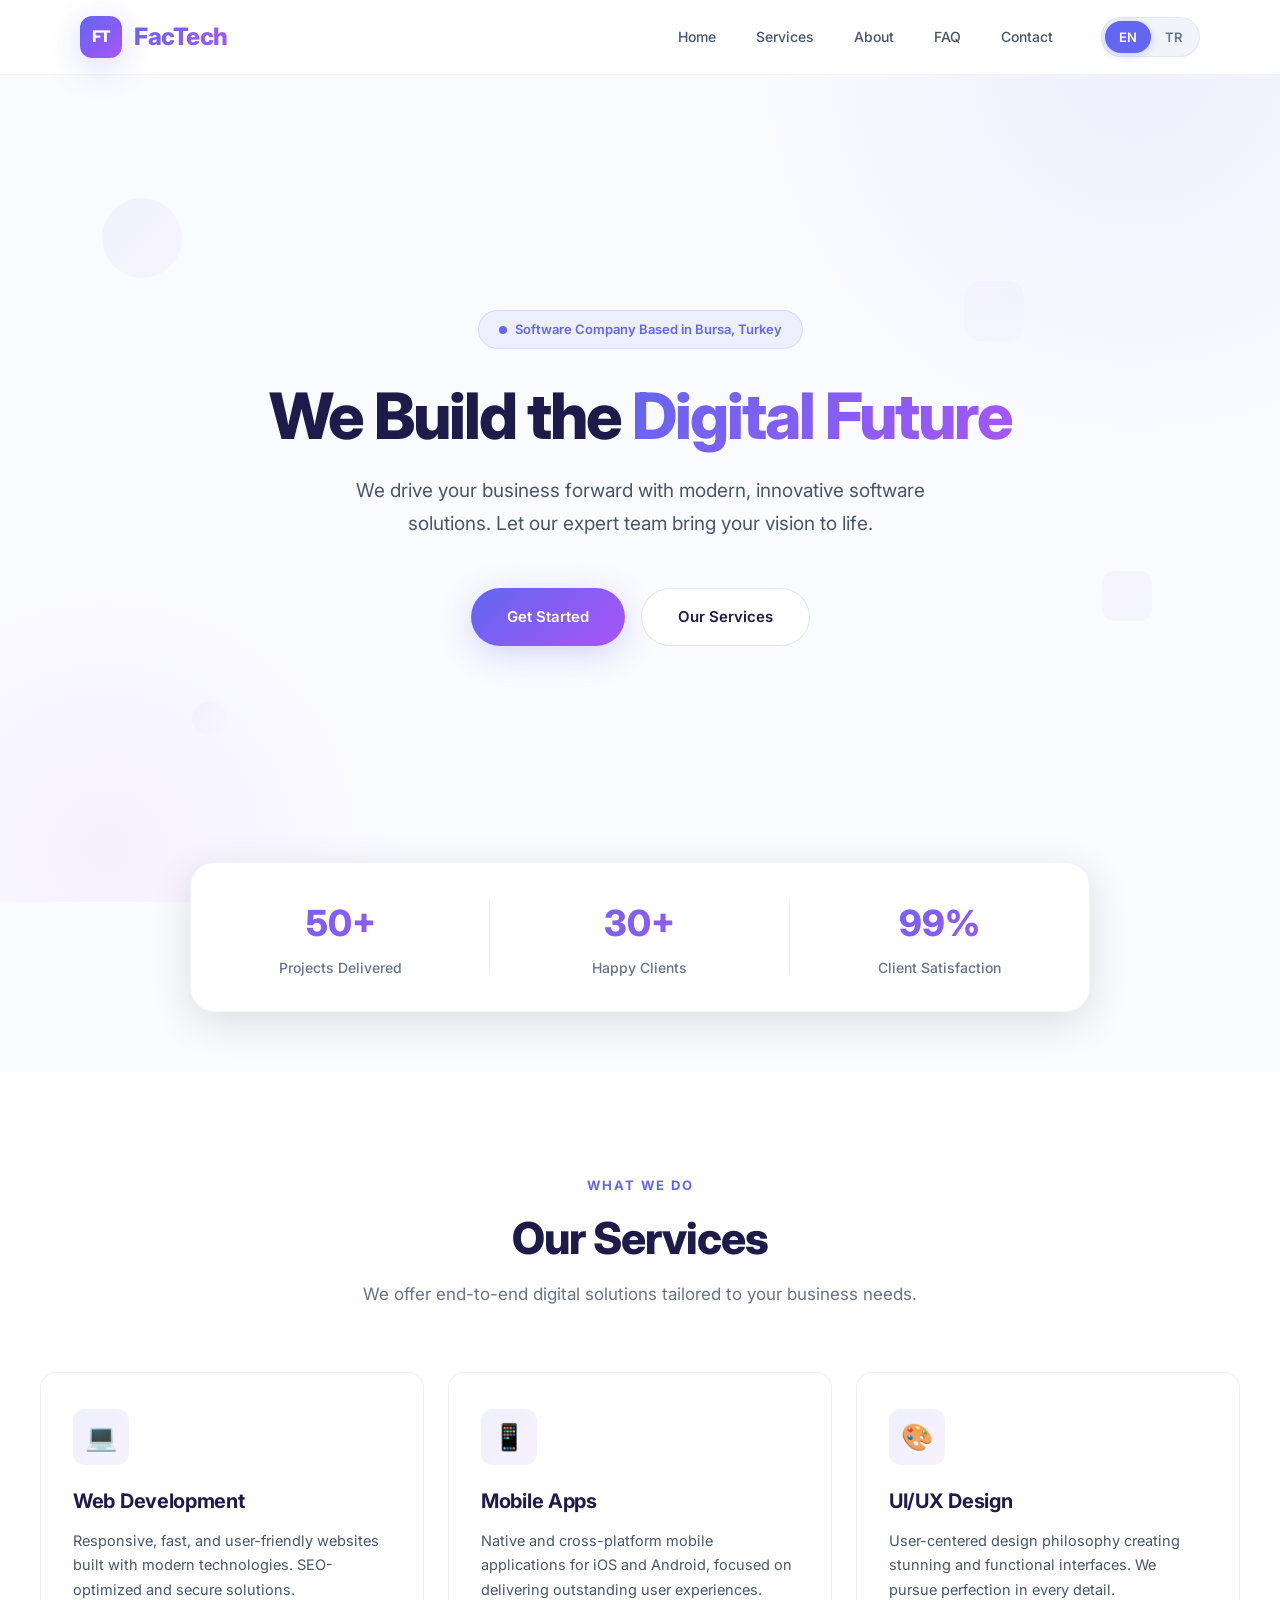
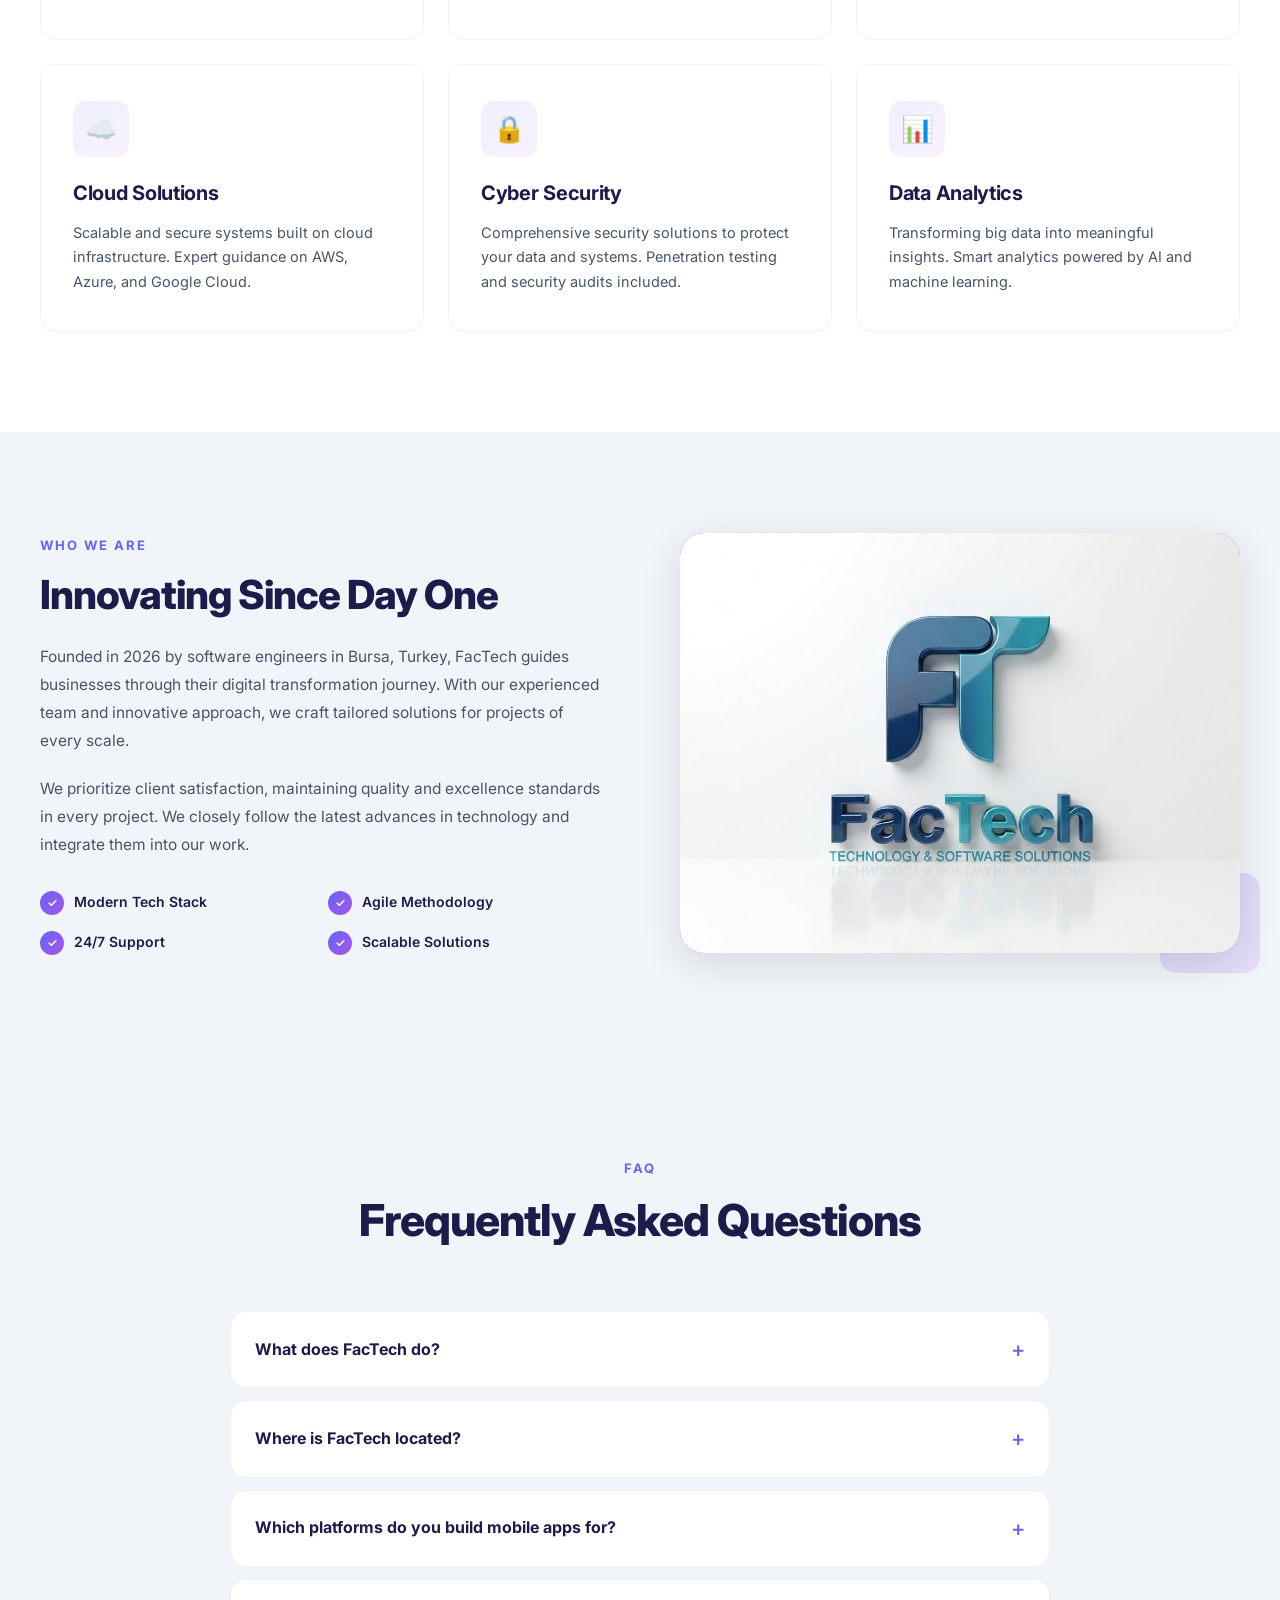
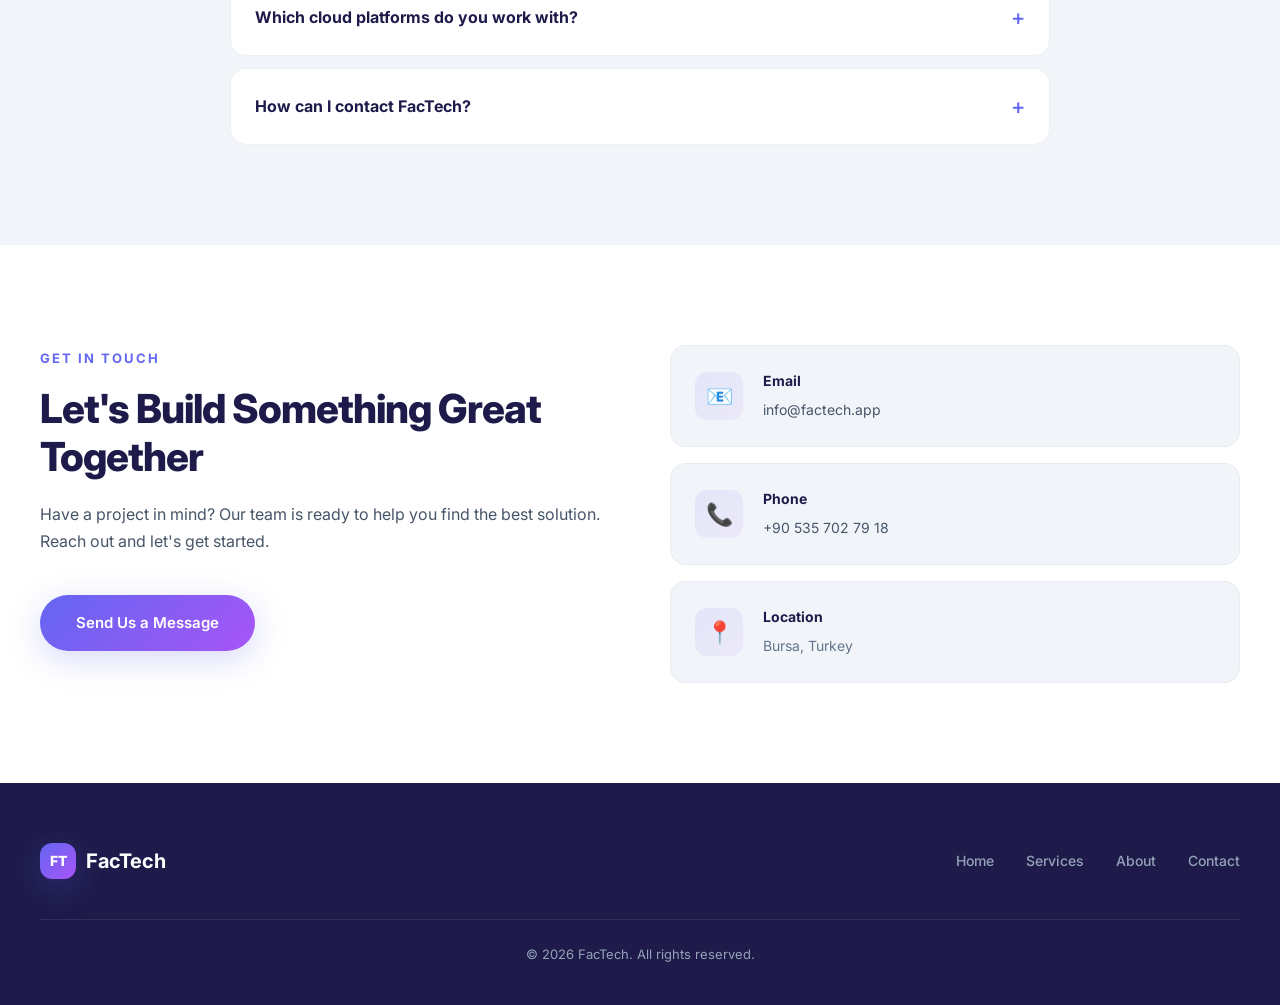
==== en/index.html @ 8c535154 "feat: SEO and AI visibility overhaul - Split into static TR (/) and EN (/en/) pages with hreflang in" ====
<!DOCTYPE html>
<html lang="en">
<head>
    <meta charset="UTF-8">
    <meta name="viewport" content="width=device-width, initial-scale=1.0">
    <title>FacTech | Software Company in Bursa, Turkey – Web, Mobile & Cloud</title>
    <meta name="description" content="FacTech is a software company based in Bursa, Turkey, offering web development, iOS and Android apps, UI/UX design, cloud solutions (AWS, Azure, Google Cloud), cyber security and data analytics.">
    <meta name="robots" content="index, follow, max-image-preview:large, max-snippet:-1">
    <meta name="author" content="FacTech">
    <meta name="theme-color" content="#6366f1">
    <meta name="format-detection" content="telephone=no">

    <link rel="canonical" href="https://factech.app/en/">
    <link rel="alternate" hreflang="tr" href="https://factech.app/">
    <link rel="alternate" hreflang="en" href="https://factech.app/en/">
    <link rel="alternate" hreflang="x-default" href="https://factech.app/">

    <!-- Open Graph / Social -->
    <meta property="og:type" content="website">
    <meta property="og:site_name" content="FacTech">
    <meta property="og:locale" content="en_US">
    <meta property="og:locale:alternate" content="tr_TR">
    <meta property="og:url" content="https://factech.app/en/">
    <meta property="og:title" content="FacTech | Software Company in Bursa, Turkey">
    <meta property="og:description" content="Web, mobile, UI/UX design, cloud, cyber security and data analytics solutions from a software team based in Bursa, Turkey.">
    <meta property="og:image" content="https://factech.app/og-image.png">
    <meta property="og:image:width" content="1200">
    <meta property="og:image:height" content="630">
    <meta property="og:image:alt" content="FacTech – software company in Bursa: web, mobile and cloud solutions">
    <meta name="twitter:card" content="summary_large_image">
    <meta name="twitter:title" content="FacTech | Software Company in Bursa, Turkey">
    <meta name="twitter:description" content="Web, mobile, UI/UX design, cloud, cyber security and data analytics solutions.">
    <meta name="twitter:image" content="https://factech.app/og-image.png">

    <!-- Icons -->
    <link rel="icon" href="/favicon.svg" type="image/svg+xml">
    <link rel="icon" href="/favicon.ico" sizes="48x48">
    <link rel="apple-touch-icon" href="/apple-touch-icon.png">
    <link rel="manifest" href="/site.webmanifest">

    <!-- Fonts & styles -->
    <link rel="preconnect" href="https://fonts.googleapis.com">
    <link rel="preconnect" href="https://fonts.gstatic.com" crossorigin>
    <link href="https://fonts.googleapis.com/css2?family=Inter:wght@400;500;600;700;800&display=swap" rel="stylesheet">
    <link rel="stylesheet" href="/assets/css/styles.css">
    <script>document.documentElement.classList.add('js');</script>

    <!-- Structured data (Google rich results + AI assistants) -->
    <script type="application/ld+json">
    {
      "@context": "https://schema.org",
      "@graph": [
        {
          "@type": ["Organization", "ProfessionalService"],
          "@id": "https://factech.app/#organization",
          "name": "FacTech",
          "url": "https://factech.app/",
          "logo": "https://factech.app/logo.jpeg",
          "image": "https://factech.app/logo.jpeg",
          "description": "FacTech is a software company based in Bursa, Turkey, offering web development, mobile apps, UI/UX design, cloud solutions, cyber security and data analytics.",
          "foundingDate": "2026",
          "email": "info@factech.app",
          "telephone": "+90-535-702-79-18",
          "address": {
            "@type": "PostalAddress",
            "addressLocality": "Bursa",
            "addressCountry": "TR"
          },
          "knowsLanguage": ["tr", "en"],
          "contactPoint": {
            "@type": "ContactPoint",
            "contactType": "customer service",
            "email": "info@factech.app",
            "telephone": "+90-535-702-79-18",
            "availableLanguage": ["Turkish", "English"]
          },
          "hasOfferCatalog": {
            "@type": "OfferCatalog",
            "name": "Software Services",
            "itemListElement": [
              { "@type": "Offer", "itemOffered": { "@type": "Service", "name": "Web Development", "description": "Responsive, fast, SEO-optimized and secure websites built with modern technologies." } },
              { "@type": "Offer", "itemOffered": { "@type": "Service", "name": "Mobile App Development", "description": "Native and cross-platform mobile applications for iOS and Android." } },
              { "@type": "Offer", "itemOffered": { "@type": "Service", "name": "UI/UX Design", "description": "User-centered, functional interface design." } },
              { "@type": "Offer", "itemOffered": { "@type": "Service", "name": "Cloud Solutions", "description": "Scalable and secure systems on AWS, Azure and Google Cloud." } },
              { "@type": "Offer", "itemOffered": { "@type": "Service", "name": "Cyber Security", "description": "Security solutions including penetration testing and security audits." } },
              { "@type": "Offer", "itemOffered": { "@type": "Service", "name": "Data Analytics", "description": "Analytics powered by AI and machine learning." } }
            ]
          }
        },
        {
          "@type": "WebPage",
          "@id": "https://factech.app/en/#webpage",
          "url": "https://factech.app/en/",
          "name": "FacTech | Software Company in Bursa, Turkey – Web, Mobile & Cloud",
          "inLanguage": "en",
          "isPartOf": { "@id": "https://factech.app/#website" },
          "about": { "@id": "https://factech.app/#organization" }
        },
        {
          "@type": "FAQPage",
          "@id": "https://factech.app/en/#faq",
          "inLanguage": "en",
          "mainEntity": [
            { "@type": "Question", "name": "What does FacTech do?", "acceptedAnswer": { "@type": "Answer", "text": "FacTech is a software company based in Bursa, Turkey. It offers web development, iOS and Android mobile app development, UI/UX design, cloud solutions, cyber security and data analytics." } },
            { "@type": "Question", "name": "Where is FacTech located?", "acceptedAnswer": { "@type": "Answer", "text": "FacTech was founded in 2026 by software engineers in Bursa, Turkey, and operates from Bursa." } },
            { "@type": "Question", "name": "Which platforms do you build mobile apps for?", "acceptedAnswer": { "@type": "Answer", "text": "We build both native and cross-platform mobile applications for iOS and Android." } },
            { "@type": "Question", "name": "Which cloud platforms do you work with?", "acceptedAnswer": { "@type": "Answer", "text": "We build scalable, secure systems and provide guidance on AWS, Microsoft Azure and Google Cloud." } },
            { "@type": "Question", "name": "How can I contact FacTech?", "acceptedAnswer": { "@type": "Answer", "text": "Email info@factech.app or call +90 535 702 79 18." } }
          ]
        }
      ]
    }
    </script>

    <script defer src="/_vercel/insights/script.js"></script>
</head>
<body>
    <a href="#main" class="skip-link">Skip to content</a>
    <div class="mobile-overlay" id="mobileOverlay"></div>

    <header id="mainHeader">
        <nav aria-label="Main menu">
            <a href="#home" class="logo" aria-label="FacTech home">
                <div class="logo-icon" aria-hidden="true">FT</div>
                <span class="logo-text">FacTech</span>
            </a>
            <button class="hamburger" id="hamburger" aria-label="Toggle menu" aria-expanded="false" aria-controls="navRight">
                <span></span>
                <span></span>
                <span></span>
            </button>
            <div class="nav-right" id="navRight">
                <ul>
                    <li><a href="#home">Home</a></li>
                    <li><a href="#services">Services</a></li>
                    <li><a href="#about">About</a></li>
                    <li><a href="#faq">FAQ</a></li>
                    <li><a href="#contact">Contact</a></li>
                </ul>
                <div class="lang-toggle" aria-label="Language">
                    <a class="lang-btn active" href="/en/" hreflang="en" data-lang="en" aria-current="page">EN</a>
                    <a class="lang-btn" href="/" hreflang="tr" lang="tr" data-lang="tr">TR</a>
                </div>
            </div>
        </nav>
    </header>

    <main id="main">
        <section class="hero" id="home">
            <div class="floating-shapes" aria-hidden="true">
                <div class="floating-shape"></div>
                <div class="floating-shape"></div>
                <div class="floating-shape"></div>
                <div class="floating-shape"></div>
            </div>
            <div class="hero-content">
                <div class="hero-badge">Software Company Based in Bursa, Turkey</div>
                <h1>We Build the <span class="gradient-text">Digital Future</span></h1>
                <p>We drive your business forward with modern, innovative software solutions. Let our expert team bring your vision to life.</p>
                <div class="hero-buttons">
                    <a href="#contact" class="btn-primary">Get Started</a>
                    <a href="#services" class="btn-secondary">Our Services</a>
                </div>
            </div>
        </section>

        <div class="stats-bar">
            <div class="stats-container">
                <div class="stat-item">
                    <div class="stat-number">50+</div>
                    <div class="stat-label">Projects Delivered</div>
                </div>
                <div class="stat-item">
                    <div class="stat-number">30+</div>
                    <div class="stat-label">Happy Clients</div>
                </div>
                <div class="stat-item">
                    <div class="stat-number">99%</div>
                    <div class="stat-label">Client Satisfaction</div>
                </div>
            </div>
        </div>

        <section class="services" id="services">
            <div class="container">
                <div class="section-header">
                    <div class="section-label">What We Do</div>
                    <h2 class="section-title">Our Services</h2>
                    <p class="section-subtitle">We offer end-to-end digital solutions tailored to your business needs.</p>
                </div>
                <div class="services-grid">
                    <article class="service-card">
                        <div class="service-icon" aria-hidden="true">&#x1F4BB;</div>
                        <h3>Web Development</h3>
                        <p>Responsive, fast, and user-friendly websites built with modern technologies. SEO-optimized and secure solutions.</p>
                    </article>
                    <article class="service-card">
                        <div class="service-icon" aria-hidden="true">&#x1F4F1;</div>
                        <h3>Mobile Apps</h3>
                        <p>Native and cross-platform mobile applications for iOS and Android, focused on delivering outstanding user experiences.</p>
                    </article>
                    <article class="service-card">
                        <div class="service-icon" aria-hidden="true">&#x1F3A8;</div>
                        <h3>UI/UX Design</h3>
                        <p>User-centered design philosophy creating stunning and functional interfaces. We pursue perfection in every detail.</p>
                    </article>
                    <article class="service-card">
                        <div class="service-icon" aria-hidden="true">&#x2601;&#xFE0F;</div>
                        <h3>Cloud Solutions</h3>
                        <p>Scalable and secure systems built on cloud infrastructure. Expert guidance on AWS, Azure, and Google Cloud.</p>
                    </article>
                    <article class="service-card">
                        <div class="service-icon" aria-hidden="true">&#x1F512;</div>
                        <h3>Cyber Security</h3>
                        <p>Comprehensive security solutions to protect your data and systems. Penetration testing and security audits included.</p>
                    </article>
                    <article class="service-card">
                        <div class="service-icon" aria-hidden="true">&#x1F4CA;</div>
                        <h3>Data Analytics</h3>
                        <p>Transforming big data into meaningful insights. Smart analytics powered by AI and machine learning.</p>
                    </article>
                </div>
            </div>
        </section>

        <section class="about" id="about">
            <div class="container">
                <div class="about-content">
                    <div class="about-text">
                        <div class="section-label">Who We Are</div>
                        <h2>Innovating Since Day One</h2>
                        <p>Founded in 2026 by software engineers in Bursa, Turkey, FacTech guides businesses through their digital transformation journey. With our experienced team and innovative approach, we craft tailored solutions for projects of every scale.</p>
                        <p>We prioritize client satisfaction, maintaining quality and excellence standards in every project. We closely follow the latest advances in technology and integrate them into our work.</p>
                        <ul class="about-features">
                            <li class="about-feature"><span class="check" aria-hidden="true">&#x2713;</span><span>Modern Tech Stack</span></li>
                            <li class="about-feature"><span class="check" aria-hidden="true">&#x2713;</span><span>Agile Methodology</span></li>
                            <li class="about-feature"><span class="check" aria-hidden="true">&#x2713;</span><span>24/7 Support</span></li>
                            <li class="about-feature"><span class="check" aria-hidden="true">&#x2713;</span><span>Scalable Solutions</span></li>
                        </ul>
                    </div>
                    <div class="about-image-wrapper">
                        <div class="about-image">
                            <img src="/logo.jpeg" alt="FacTech logo" width="1024" height="1024" loading="lazy" decoding="async">
                        </div>
                        <div class="about-image-decoration" aria-hidden="true"></div>
                    </div>
                </div>
            </div>
        </section>

        <section class="faq" id="faq">
            <div class="container">
                <div class="section-header">
                    <div class="section-label">FAQ</div>
                    <h2 class="section-title">Frequently Asked Questions</h2>
                </div>
                <div class="faq-list">
                    <details class="faq-item">
                        <summary>What does FacTech do?</summary>
                        <p>FacTech is a software company based in Bursa, Turkey. It offers web development, iOS and Android mobile app development, UI/UX design, cloud solutions, cyber security and data analytics.</p>
                    </details>
                    <details class="faq-item">
                        <summary>Where is FacTech located?</summary>
                        <p>FacTech was founded in 2026 by software engineers in Bursa, Turkey, and operates from Bursa.</p>
                    </details>
                    <details class="faq-item">
                        <summary>Which platforms do you build mobile apps for?</summary>
                        <p>We build both native and cross-platform mobile applications for iOS and Android.</p>
                    </details>
                    <details class="faq-item">
                        <summary>Which cloud platforms do you work with?</summary>
                        <p>We build scalable, secure systems and provide guidance on AWS, Microsoft Azure and Google Cloud.</p>
                    </details>
                    <details class="faq-item">
                        <summary>How can I contact FacTech?</summary>
                        <p>Email <a href="mailto:info@factech.app">info@factech.app</a> or call <a href="tel:+905357027918">+90 535 702 79 18</a>.</p>
                    </details>
                </div>
            </div>
        </section>

        <section class="contact" id="contact">
            <div class="container">
                <div class="contact-grid">
                    <div class="contact-left">
                        <div class="section-label">Get In Touch</div>
                        <h2>Let's Build Something Great Together</h2>
                        <p>Have a project in mind? Our team is ready to help you find the best solution. Reach out and let's get started.</p>
                        <a href="mailto:info@factech.app" class="btn-primary">Send Us a Message</a>
                    </div>
                    <address class="contact-cards">
                        <div class="contact-card">
                            <div class="contact-card-icon" aria-hidden="true">&#x1F4E7;</div>
                            <div class="contact-card-info">
                                <h3 class="contact-card-title">Email</h3>
                                <a href="mailto:info@factech.app">info@factech.app</a>
                            </div>
                        </div>
                        <div class="contact-card">
                            <div class="contact-card-icon" aria-hidden="true">&#x1F4DE;</div>
                            <div class="contact-card-info">
                                <h3 class="contact-card-title">Phone</h3>
                                <a href="tel:+905357027918">+90 535 702 79 18</a>
                            </div>
                        </div>
                        <div class="contact-card">
                            <div class="contact-card-icon" aria-hidden="true">&#x1F4CD;</div>
                            <div class="contact-card-info">
                                <h3 class="contact-card-title">Location</h3>
                                <span>Bursa, Turkey</span>
                            </div>
                        </div>
                    </address>
                </div>
            </div>
        </section>
    </main>

    <footer>
        <div class="footer-content">
            <div class="footer-logo">
                <div class="logo-icon" aria-hidden="true">FT</div>
                <span class="footer-logo-text">FacTech</span>
            </div>
            <ul class="footer-links">
                <li><a href="#home">Home</a></li>
                <li><a href="#services">Services</a></li>
                <li><a href="#about">About</a></li>
                <li><a href="#contact">Contact</a></li>
            </ul>
        </div>
        <div class="footer-bottom">
            <p>&copy; 2026 FacTech. All rights reserved.</p>
        </div>
    </footer>

    <script src="/assets/js/main.js" defer></script>
</body>
</html>
---- assets/css/styles.css ----
:root {
    --primary: #6366f1;
    --primary-dark: #4f46e5;
    --primary-light: #818cf8;
    --accent: #a855f7;
    --text-dark: #1e1b4b;
    --text-body: #475569;
    --text-muted: #64748b; /* WCAG AA: 4.7:1 on white */
    --bg-light: #fafbff;
    --bg-white: #ffffff;
    --bg-section: #f1f5f9;
    --card-bg: #ffffff;
    --shadow-sm: 0 1px 3px rgba(0,0,0,0.06);
    --shadow-md: 0 4px 20px rgba(0,0,0,0.08);
    --shadow-lg: 0 10px 40px rgba(0,0,0,0.12);
    --shadow-glow: 0 8px 32px rgba(99,102,241,0.25);
    --radius-sm: 12px;
    --radius-md: 16px;
    --radius-lg: 24px;
    --radius-full: 9999px;
}

* {
    margin: 0;
    padding: 0;
    box-sizing: border-box;
}

html {
    scroll-behavior: smooth;
}

body {
    font-family: 'Inter', -apple-system, BlinkMacSystemFont, sans-serif;
    overflow-x: hidden;
    background: var(--bg-light);
    color: var(--text-body);
    line-height: 1.6;
}

/* ===== HEADER ===== */
header {
    background: rgba(255, 255, 255, 0.85);
    backdrop-filter: blur(20px);
    -webkit-backdrop-filter: blur(20px);
    padding: 0;
    position: fixed;
    width: 100%;
    top: 0;
    z-index: 1000;
    border-bottom: 1px solid rgba(99,102,241,0.08);
    transition: box-shadow 0.3s ease;
}

header.scrolled {
    box-shadow: var(--shadow-md);
}

nav {
    max-width: 1200px;
    margin: 0 auto;
    display: flex;
    justify-content: space-between;
    align-items: center;
    padding: 16px 40px;
}

.logo {
    display: flex;
    align-items: center;
    gap: 12px;
    text-decoration: none;
}

.logo-icon {
    width: 42px;
    height: 42px;
    background: linear-gradient(135deg, var(--primary) 0%, var(--accent) 100%);
    border-radius: var(--radius-sm);
    display: flex;
    align-items: center;
    justify-content: center;
    font-weight: 800;
    color: white;
    font-size: 16px;
    letter-spacing: -0.5px;
    box-shadow: var(--shadow-glow);
    transition: transform 0.3s ease;
}

.logo:hover .logo-icon {
    transform: rotate(-5deg) scale(1.05);
}

.logo-text {
    font-size: 24px;
    font-weight: 800;
    background: linear-gradient(135deg, var(--primary) 0%, var(--accent) 100%);
    -webkit-background-clip: text;
    -webkit-text-fill-color: transparent;
    background-clip: text;
    letter-spacing: -0.5px;
}

.nav-right {
    display: flex;
    align-items: center;
    gap: 32px;
}

nav ul {
    display: flex;
    list-style: none;
    gap: 8px;
}

nav ul li a {
    text-decoration: none;
    color: var(--text-body);
    font-weight: 500;
    font-size: 14px;
    padding: 8px 16px;
    border-radius: var(--radius-full);
    transition: all 0.3s ease;
}

nav ul li a:hover {
    color: var(--primary);
    background: rgba(99,102,241,0.08);
}

/* Language Toggle */
.lang-toggle {
    display: flex;
    align-items: center;
    background: var(--bg-section);
    border-radius: var(--radius-full);
    padding: 3px;
    gap: 0;
    border: 1px solid rgba(99,102,241,0.1);
}

.lang-btn {
    text-decoration: none;
    display: inline-block;
    padding: 6px 14px;
    border: none;
    background: transparent;
    cursor: pointer;
    font-size: 13px;
    font-weight: 600;
    color: var(--text-muted);
    border-radius: var(--radius-full);
    transition: all 0.3s ease;
    font-family: 'Inter', sans-serif;
}

.lang-btn.active {
    background: var(--primary);
    color: white;
    box-shadow: 0 2px 8px rgba(99,102,241,0.3);
}

/* Hamburger */
.hamburger {
    display: none;
    flex-direction: column;
    gap: 5px;
    cursor: pointer;
    padding: 8px;
    border: none;
    background: none;
    z-index: 1001;
}

.hamburger span {
    width: 24px;
    height: 2.5px;
    background: var(--text-dark);
    border-radius: 2px;
    transition: all 0.3s ease;
}

.hamburger.open span:nth-child(1) {
    transform: rotate(45deg) translate(5px, 5px);
}

.hamburger.open span:nth-child(2) {
    opacity: 0;
}

.hamburger.open span:nth-child(3) {
    transform: rotate(-45deg) translate(5px, -5px);
}

/* ===== HERO ===== */
.hero {
    margin-top: 74px;
    padding: 80px 40px 100px;
    min-height: 92vh;
    display: flex;
    align-items: center;
    justify-content: center;
    position: relative;
    overflow: hidden;
}

.hero::before {
    content: '';
    position: absolute;
    top: -50%;
    right: -20%;
    width: 800px;
    height: 800px;
    background: radial-gradient(circle, rgba(99,102,241,0.08) 0%, transparent 70%);
    border-radius: 50%;
    pointer-events: none;
}

.hero::after {
    content: '';
    position: absolute;
    bottom: -30%;
    left: -15%;
    width: 600px;
    height: 600px;
    background: radial-gradient(circle, rgba(168,85,247,0.06) 0%, transparent 70%);
    border-radius: 50%;
    pointer-events: none;
}

.hero-content {
    max-width: 820px;
    text-align: center;
    position: relative;
    z-index: 1;
}

.hero-badge {
    display: inline-flex;
    align-items: center;
    gap: 8px;
    padding: 8px 20px;
    background: rgba(99,102,241,0.08);
    border: 1px solid rgba(99,102,241,0.15);
    border-radius: var(--radius-full);
    font-size: 13px;
    font-weight: 600;
    color: var(--primary);
    margin-bottom: 32px;
    opacity: 0;
    animation: fadeInUp 0.8s ease 0.2s forwards;
}

.hero-badge::before {
    content: '';
    width: 8px;
    height: 8px;
    background: var(--primary);
    border-radius: 50%;
    animation: pulse-dot 2s ease-in-out infinite;
}

@keyframes pulse-dot {
    0%, 100% { opacity: 1; transform: scale(1); }
    50% { opacity: 0.5; transform: scale(1.3); }
}

.hero h1 {
    font-size: 64px;
    font-weight: 800;
    color: var(--text-dark);
    margin-bottom: 24px;
    line-height: 1.1;
    letter-spacing: -2px;
    opacity: 0;
    animation: fadeInUp 0.8s ease 0.4s forwards;
}

.hero h1 .gradient-text {
    background: linear-gradient(135deg, var(--primary) 0%, var(--accent) 100%);
    -webkit-background-clip: text;
    -webkit-text-fill-color: transparent;
    background-clip: text;
}

.hero p {
    font-size: 19px;
    color: var(--text-body);
    margin-bottom: 48px;
    line-height: 1.7;
    max-width: 600px;
    margin-left: auto;
    margin-right: auto;
    opacity: 0;
    animation: fadeInUp 0.8s ease 0.6s forwards;
}

.hero-buttons {
    display: flex;
    gap: 16px;
    justify-content: center;
    flex-wrap: wrap;
    opacity: 0;
    animation: fadeInUp 0.8s ease 0.8s forwards;
}

@keyframes fadeInUp {
    from { opacity: 0; transform: translateY(24px); }
    to { opacity: 1; transform: translateY(0); }
}

.btn-primary {
    display: inline-flex;
    align-items: center;
    gap: 8px;
    padding: 16px 36px;
    background: linear-gradient(135deg, var(--primary) 0%, var(--accent) 100%);
    color: white;
    text-decoration: none;
    border-radius: var(--radius-full);
    font-weight: 600;
    font-size: 15px;
    transition: all 0.3s ease;
    box-shadow: var(--shadow-glow);
    border: none;
    cursor: pointer;
}

.btn-primary:hover {
    transform: translateY(-2px);
    box-shadow: 0 12px 40px rgba(99,102,241,0.35);
}

.btn-secondary {
    display: inline-flex;
    align-items: center;
    gap: 8px;
    padding: 16px 36px;
    background: var(--bg-white);
    color: var(--text-dark);
    text-decoration: none;
    border-radius: var(--radius-full);
    font-weight: 600;
    font-size: 15px;
    transition: all 0.3s ease;
    border: 1px solid rgba(0,0,0,0.1);
    cursor: pointer;
}

.btn-secondary:hover {
    transform: translateY(-2px);
    box-shadow: var(--shadow-md);
    border-color: var(--primary-light);
}

/* Floating shapes */
.floating-shapes {
    position: absolute;
    inset: 0;
    pointer-events: none;
    overflow: hidden;
}

.floating-shape {
    position: absolute;
    border-radius: 50%;
    opacity: 0.4;
    animation: float 20s ease-in-out infinite;
}

.floating-shape:nth-child(1) {
    width: 80px;
    height: 80px;
    background: linear-gradient(135deg, rgba(99,102,241,0.15), rgba(168,85,247,0.1));
    top: 15%;
    left: 8%;
    animation-delay: 0s;
}

.floating-shape:nth-child(2) {
    width: 50px;
    height: 50px;
    background: linear-gradient(135deg, rgba(168,85,247,0.12), rgba(99,102,241,0.08));
    top: 60%;
    right: 10%;
    animation-delay: -5s;
    border-radius: var(--radius-sm);
}

.floating-shape:nth-child(3) {
    width: 35px;
    height: 35px;
    background: linear-gradient(135deg, rgba(99,102,241,0.1), transparent);
    bottom: 20%;
    left: 15%;
    animation-delay: -10s;
}

.floating-shape:nth-child(4) {
    width: 60px;
    height: 60px;
    background: linear-gradient(135deg, rgba(168,85,247,0.08), rgba(99,102,241,0.05));
    top: 25%;
    right: 20%;
    animation-delay: -7s;
    border-radius: var(--radius-md);
}

@keyframes float {
    0%, 100% { transform: translate(0, 0) rotate(0deg); }
    25% { transform: translate(15px, -20px) rotate(5deg); }
    50% { transform: translate(-10px, 15px) rotate(-3deg); }
    75% { transform: translate(20px, 10px) rotate(4deg); }
}

/* Stats bar */
.stats-bar {
    padding: 0 40px;
    position: relative;
    z-index: 1;
    margin-top: -40px;
    margin-bottom: 60px;
}

.stats-container {
    max-width: 900px;
    margin: 0 auto;
    display: grid;
    grid-template-columns: repeat(3, 1fr);
    background: var(--bg-white);
    border-radius: var(--radius-lg);
    box-shadow: var(--shadow-lg);
    border: 1px solid rgba(99,102,241,0.08);
    overflow: hidden;
}

.stat-item {
    padding: 32px 24px;
    text-align: center;
    position: relative;
}

.stat-item:not(:last-child)::after {
    content: '';
    position: absolute;
    right: 0;
    top: 25%;
    height: 50%;
    width: 1px;
    background: rgba(0,0,0,0.06);
}

.stat-number {
    font-size: 36px;
    font-weight: 800;
    background: linear-gradient(135deg, var(--primary), var(--accent));
    -webkit-background-clip: text;
    -webkit-text-fill-color: transparent;
    background-clip: text;
    margin-bottom: 4px;
}

.stat-label {
    font-size: 14px;
    color: var(--text-muted);
    font-weight: 500;
}

/* ===== SERVICES ===== */
.services {
    padding: 100px 40px;
    background: var(--bg-white);
}

.container {
    max-width: 1200px;
    margin: 0 auto;
}

.section-header {
    text-align: center;
    margin-bottom: 64px;
}

.section-label {
    display: inline-block;
    font-size: 13px;
    font-weight: 700;
    color: var(--primary);
    text-transform: uppercase;
    letter-spacing: 2px;
    margin-bottom: 16px;
}

.section-title {
    font-size: 44px;
    font-weight: 800;
    color: var(--text-dark);
    letter-spacing: -1px;
    margin-bottom: 16px;
    line-height: 1.2;
}

.section-subtitle {
    font-size: 17px;
    color: var(--text-muted);
    max-width: 560px;
    margin: 0 auto;
}

.services-grid {
    display: grid;
    grid-template-columns: repeat(3, 1fr);
    gap: 24px;
}

.service-card {
    background: var(--card-bg);
    padding: 36px 32px;
    border-radius: var(--radius-md);
    transition: all 0.4s cubic-bezier(0.4, 0, 0.2, 1);
    border: 1px solid rgba(0,0,0,0.06);
    opacity: 0;
    transform: translateY(40px);
    position: relative;
    overflow: hidden;
}

.service-card::before {
    content: '';
    position: absolute;
    top: 0;
    left: 0;
    right: 0;
    height: 3px;
    background: linear-gradient(90deg, var(--primary), var(--accent));
    opacity: 0;
    transition: opacity 0.3s ease;
}

.service-card:hover::before {
    opacity: 1;
}

.service-card.visible {
    opacity: 1;
    transform: translateY(0);
}

.service-card:hover {
    transform: translateY(-6px);
    box-shadow: var(--shadow-lg);
    border-color: rgba(99,102,241,0.15);
}

.service-icon {
    width: 56px;
    height: 56px;
    background: linear-gradient(135deg, rgba(99,102,241,0.1), rgba(168,85,247,0.08));
    border-radius: var(--radius-sm);
    display: flex;
    align-items: center;
    justify-content: center;
    font-size: 26px;
    margin-bottom: 20px;
}

.service-card h3 {
    font-size: 20px;
    font-weight: 700;
    color: var(--text-dark);
    margin-bottom: 12px;
    letter-spacing: -0.3px;
}

.service-card p {
    color: var(--text-body);
    line-height: 1.7;
    font-size: 14.5px;
}

/* ===== ABOUT ===== */
.about {
    padding: 100px 40px;
    background: var(--bg-section);
}

.about-content {
    display: grid;
    grid-template-columns: 1fr 1fr;
    gap: 80px;
    align-items: center;
    opacity: 0;
    transform: translateY(40px);
    transition: all 0.8s cubic-bezier(0.4, 0, 0.2, 1);
}

.about-content.visible {
    opacity: 1;
    transform: translateY(0);
}

.about-text .section-label {
    text-align: left;
}

.about-text h2 {
    font-size: 40px;
    font-weight: 800;
    color: var(--text-dark);
    margin-bottom: 24px;
    letter-spacing: -1px;
    line-height: 1.2;
}

.about-text p {
    color: var(--text-body);
    line-height: 1.8;
    margin-bottom: 20px;
    font-size: 15.5px;
}

.about-features {
    list-style: none;
    display: grid;
    grid-template-columns: 1fr 1fr;
    gap: 16px;
    margin-top: 32px;
}

.about-feature {
    display: flex;
    align-items: center;
    gap: 10px;
    font-size: 14px;
    font-weight: 600;
    color: var(--text-dark);
}

.about-feature .check {
    width: 24px;
    height: 24px;
    background: linear-gradient(135deg, var(--primary), var(--accent));
    border-radius: 50%;
    display: flex;
    align-items: center;
    justify-content: center;
    color: white;
    font-size: 12px;
    flex-shrink: 0;
}

.about-image-wrapper {
    position: relative;
}

.about-image {
    background: linear-gradient(135deg, var(--primary) 0%, var(--accent) 100%);
    border-radius: var(--radius-lg);
    overflow: hidden;
    box-shadow: var(--shadow-lg);
    aspect-ratio: 4/3;
    position: relative;
}

.about-image img {
    width: 100%;
    height: 100%;
    object-fit: cover;
}

.about-image-decoration {
    position: absolute;
    width: 100px;
    height: 100px;
    background: linear-gradient(135deg, rgba(99,102,241,0.2), rgba(168,85,247,0.15));
    border-radius: var(--radius-md);
    bottom: -20px;
    right: -20px;
    z-index: -1;
}

/* ===== CONTACT ===== */
.contact {
    padding: 100px 40px;
    background: var(--bg-white);
}

.contact-grid {
    display: grid;
    grid-template-columns: 1fr 1fr;
    gap: 60px;
    align-items: start;
}

.contact-left {
    opacity: 0;
    transform: translateY(40px);
    transition: all 0.8s cubic-bezier(0.4, 0, 0.2, 1);
}

.contact-left.visible {
    opacity: 1;
    transform: translateY(0);
}

.contact-left .section-label {
    text-align: left;
}

.contact-left h2 {
    font-size: 40px;
    font-weight: 800;
    color: var(--text-dark);
    margin-bottom: 20px;
    letter-spacing: -1px;
    line-height: 1.2;
}

.contact-left > p {
    color: var(--text-body);
    font-size: 16px;
    line-height: 1.7;
    margin-bottom: 40px;
}

.contact-cards {
    font-style: normal;
    display: flex;
    flex-direction: column;
    gap: 16px;
    opacity: 0;
    transform: translateY(40px);
    transition: all 0.8s cubic-bezier(0.4, 0, 0.2, 1);
    transition-delay: 0.2s;
}

.contact-cards.visible {
    opacity: 1;
    transform: translateY(0);
}

.contact-card {
    display: flex;
    align-items: center;
    gap: 20px;
    padding: 24px;
    background: var(--bg-section);
    border-radius: var(--radius-md);
    border: 1px solid rgba(0,0,0,0.04);
    transition: all 0.3s ease;
}

.contact-card:hover {
    border-color: rgba(99,102,241,0.15);
    box-shadow: var(--shadow-sm);
}

.contact-card-icon {
    width: 48px;
    height: 48px;
    background: linear-gradient(135deg, rgba(99,102,241,0.1), rgba(168,85,247,0.08));
    border-radius: var(--radius-sm);
    display: flex;
    align-items: center;
    justify-content: center;
    font-size: 22px;
    flex-shrink: 0;
}

.contact-card-title {
    font-size: 14px;
    font-weight: 700;
    color: var(--text-dark);
    margin-bottom: 4px;
}

.contact-card-info span {
    font-size: 14px;
    color: var(--text-muted);
}

/* ===== FOOTER ===== */
footer {
    background: var(--text-dark);
    padding: 60px 40px 40px;
}

.footer-content {
    max-width: 1200px;
    margin: 0 auto;
    display: flex;
    justify-content: space-between;
    align-items: center;
    flex-wrap: wrap;
    gap: 24px;
}

.footer-logo {
    display: flex;
    align-items: center;
    gap: 10px;
}

.footer-logo .logo-icon {
    width: 36px;
    height: 36px;
    font-size: 14px;
}

.footer-logo-text {
    color: white;
    font-size: 20px;
    font-weight: 700;
}

.footer-links {
    display: flex;
    gap: 32px;
    list-style: none;
}

.footer-links a {
    color: #94a3b8;
    text-decoration: none;
    font-size: 14px;
    font-weight: 500;
    transition: color 0.3s ease;
}

.footer-links a:hover {
    color: white;
}

.footer-bottom {
    max-width: 1200px;
    margin: 40px auto 0;
    padding-top: 24px;
    border-top: 1px solid rgba(255,255,255,0.08);
    text-align: center;
}

.footer-bottom p {
    color: #94a3b8;
    font-size: 13px;
}

/* ===== RESPONSIVE ===== */
@media (max-width: 1024px) {
    .services-grid {
        grid-template-columns: repeat(2, 1fr);
    }
}

@media (max-width: 768px) {
    nav {
        padding: 14px 24px;
    }

    .hamburger {
        display: flex;
    }

    .nav-right {
        position: fixed;
        top: 0;
        right: -100%;
        width: 280px;
        height: 100vh;
        background: white;
        flex-direction: column;
        padding: 80px 32px 32px;
        gap: 24px;
        box-shadow: -10px 0 30px rgba(0,0,0,0.1);
        transition: right 0.3s ease;
        z-index: 999;
    }

    .nav-right.open {
        right: 0;
    }

    nav ul {
        flex-direction: column;
        gap: 4px;
    }

    nav ul li a {
        display: block;
        padding: 12px 16px;
        font-size: 16px;
    }

    .hero {
        padding: 60px 24px 80px;
        min-height: 80vh;
    }

    .hero h1 {
        font-size: 38px;
        letter-spacing: -1px;
    }

    .hero p {
        font-size: 16px;
    }

    .hero-buttons {
        flex-direction: column;
        align-items: center;
    }

    .stats-container {
        grid-template-columns: 1fr;
    }

    .stat-item:not(:last-child)::after {
        width: 50%;
        height: 1px;
        top: auto;
        bottom: 0;
        left: 25%;
        right: auto;
    }

    .services {
        padding: 60px 24px;
    }

    .services-grid {
        grid-template-columns: 1fr;
        gap: 16px;
    }

    .section-title {
        font-size: 32px;
    }

    .about {
        padding: 60px 24px;
    }

    .about-content {
        grid-template-columns: 1fr;
        gap: 40px;
    }

    .about-text h2 {
        font-size: 32px;
    }

    .contact {
        padding: 60px 24px;
    }

    .contact-grid {
        grid-template-columns: 1fr;
        gap: 40px;
    }

    .contact-left h2 {
        font-size: 32px;
    }

    footer {
        padding: 40px 24px 32px;
    }

    .footer-content {
        flex-direction: column;
        text-align: center;
    }

    .footer-links {
        flex-wrap: wrap;
        justify-content: center;
        gap: 20px;
    }
}

@media (max-width: 480px) {
    .hero h1 {
        font-size: 30px;
    }

    .about-features {
        grid-template-columns: 1fr;
    }

    .stat-number {
        font-size: 28px;
    }
}

/* Mobile menu overlay */
.mobile-overlay {
    position: fixed;
    inset: 0;
    background: rgba(0,0,0,0.3);
    z-index: 998;
    opacity: 0;
    pointer-events: none;
    transition: opacity 0.3s ease;
}

.mobile-overlay.active {
    opacity: 1;
    pointer-events: all;
}

/* ===== ANCHOR OFFSET (fixed header) ===== */
section[id] {
    scroll-margin-top: 80px;
}

/* ===== FOCUS STATES ===== */
a:focus-visible,
button:focus-visible,
summary:focus-visible {
    outline: 3px solid var(--primary);
    outline-offset: 3px;
}

/* ===== CONTACT LINKS ===== */
.contact-card-info a {
    font-size: 14px;
    color: var(--text-body);
    text-decoration: none;
}

.contact-card-info a:hover {
    color: var(--primary);
}

/* ===== FAQ ===== */
.faq {
    padding: 100px 40px;
    background: var(--bg-section);
}

.faq-list {
    max-width: 820px;
    margin: 0 auto;
    display: flex;
    flex-direction: column;
    gap: 12px;
}

.faq-item {
    background: var(--bg-white);
    border: 1px solid rgba(0,0,0,0.06);
    border-radius: var(--radius-md);
    padding: 0 24px;
    transition: border-color 0.3s ease, box-shadow 0.3s ease;
}

.faq-item[open] {
    border-color: rgba(99,102,241,0.2);
    box-shadow: var(--shadow-sm);
}

.faq-item summary {
    cursor: pointer;
    list-style: none;
    padding: 20px 0;
    font-size: 16px;
    font-weight: 700;
    color: var(--text-dark);
    display: flex;
    justify-content: space-between;
    align-items: center;
    gap: 16px;
}

.faq-item summary::-webkit-details-marker {
    display: none;
}

.faq-item summary::after {
    content: '+';
    font-size: 22px;
    font-weight: 500;
    color: var(--primary);
    flex-shrink: 0;
    transition: transform 0.3s ease;
}

.faq-item[open] summary::after {
    transform: rotate(45deg);
}

.faq-item p {
    padding: 0 0 20px;
    color: var(--text-body);
    font-size: 15px;
    line-height: 1.7;
}

@media (max-width: 768px) {
    .faq {
        padding: 60px 24px;
    }
}

/* ===== NO-JS FALLBACK =====
   Reveal animations start hidden; without JS the content would stay invisible. */
html:not(.js) .service-card,
html:not(.js) .about-content,
html:not(.js) .contact-left,
html:not(.js) .contact-cards {
    opacity: 1;
    transform: none;
}

/* ===== REDUCED MOTION ===== */
@media (prefers-reduced-motion: reduce) {
    html {
        scroll-behavior: auto;
    }

    *,
    *::before,
    *::after {
        animation-duration: 0.01ms !important;
        animation-iteration-count: 1 !important;
        transition-duration: 0.01ms !important;
        transition-delay: 0s !important;
    }

    .hero-badge,
    .hero h1,
    .hero p,
    .hero-buttons,
    .service-card,
    .about-content,
    .contact-left,
    .contact-cards {
        opacity: 1 !important;
        transform: none !important;
        animation: none !important;
    }
}

/* ===== SKIP LINK ===== */
.skip-link {
    position: absolute;
    left: 16px;
    top: -60px;
    z-index: 2000;
    padding: 10px 18px;
    background: var(--primary);
    color: #fff;
    border-radius: var(--radius-full);
    font-weight: 600;
    text-decoration: none;
    transition: top 0.2s ease;
}

.skip-link:focus {
    top: 16px;
}
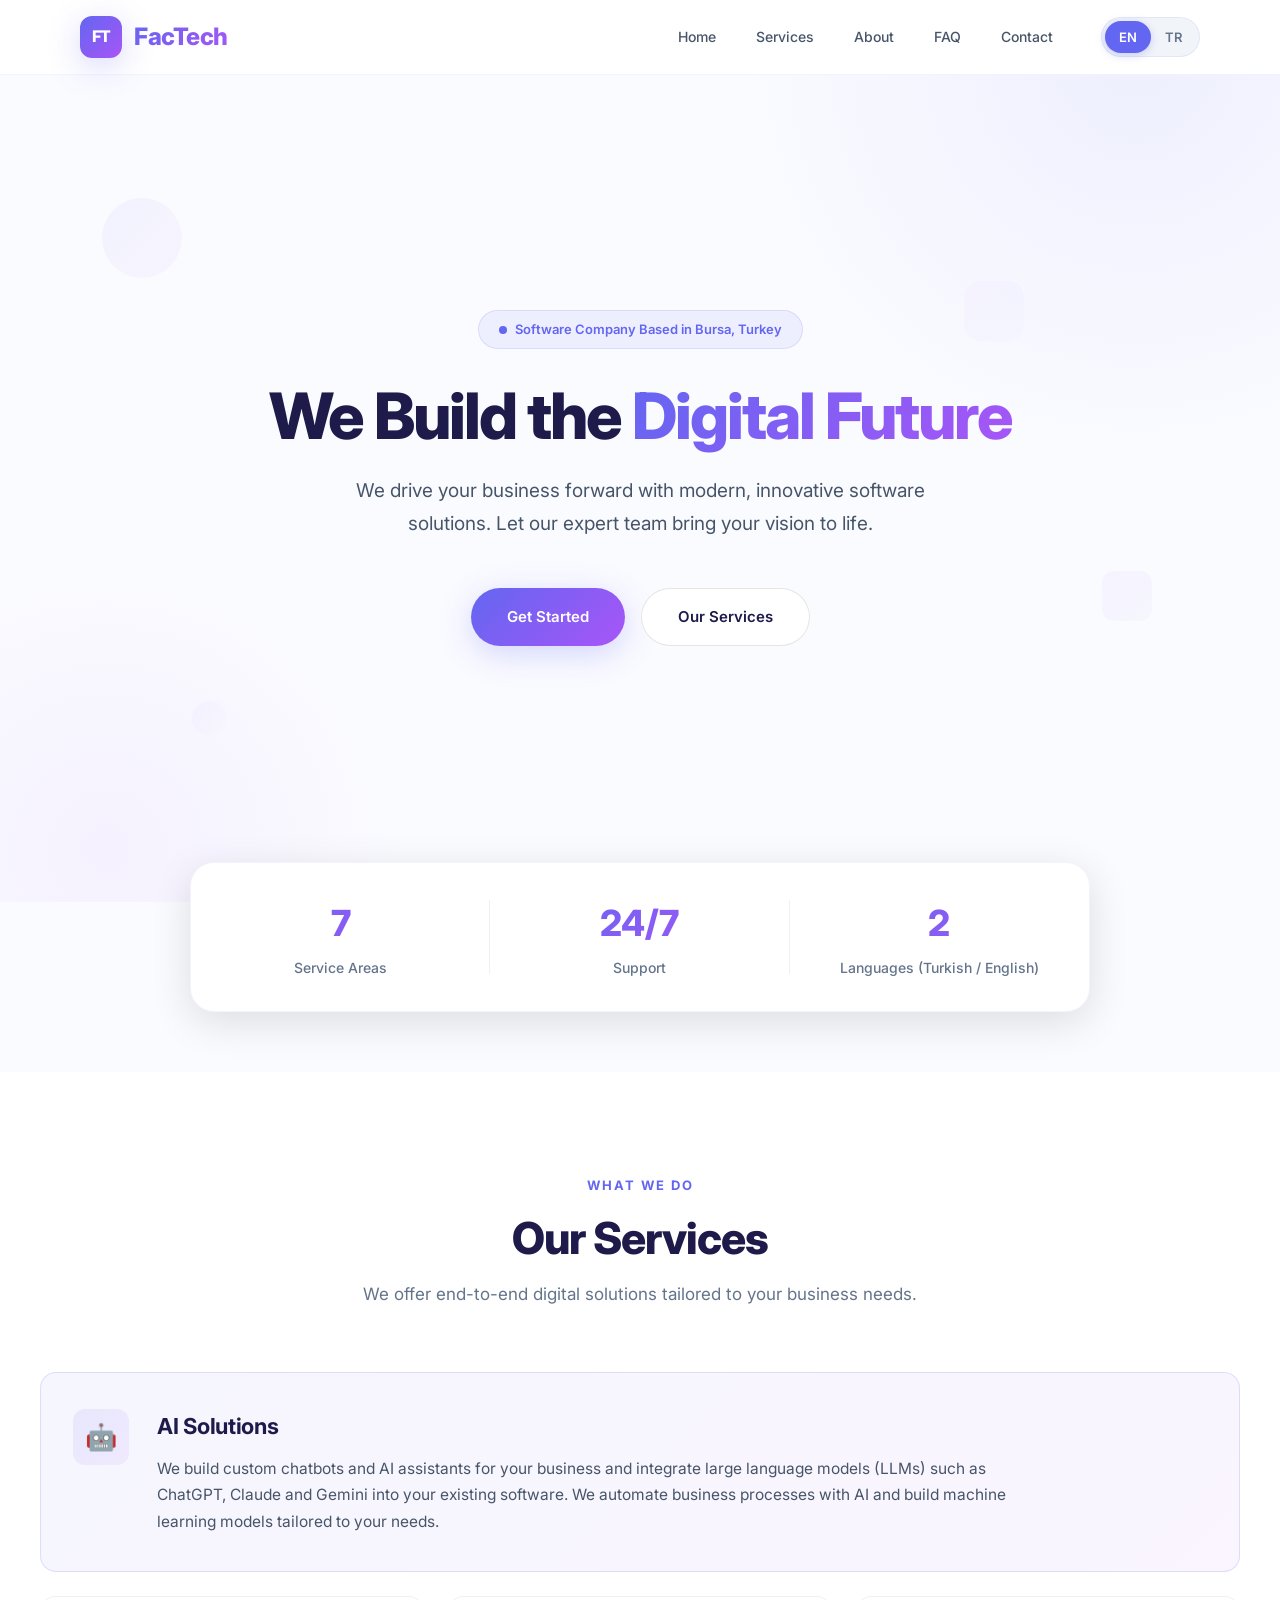
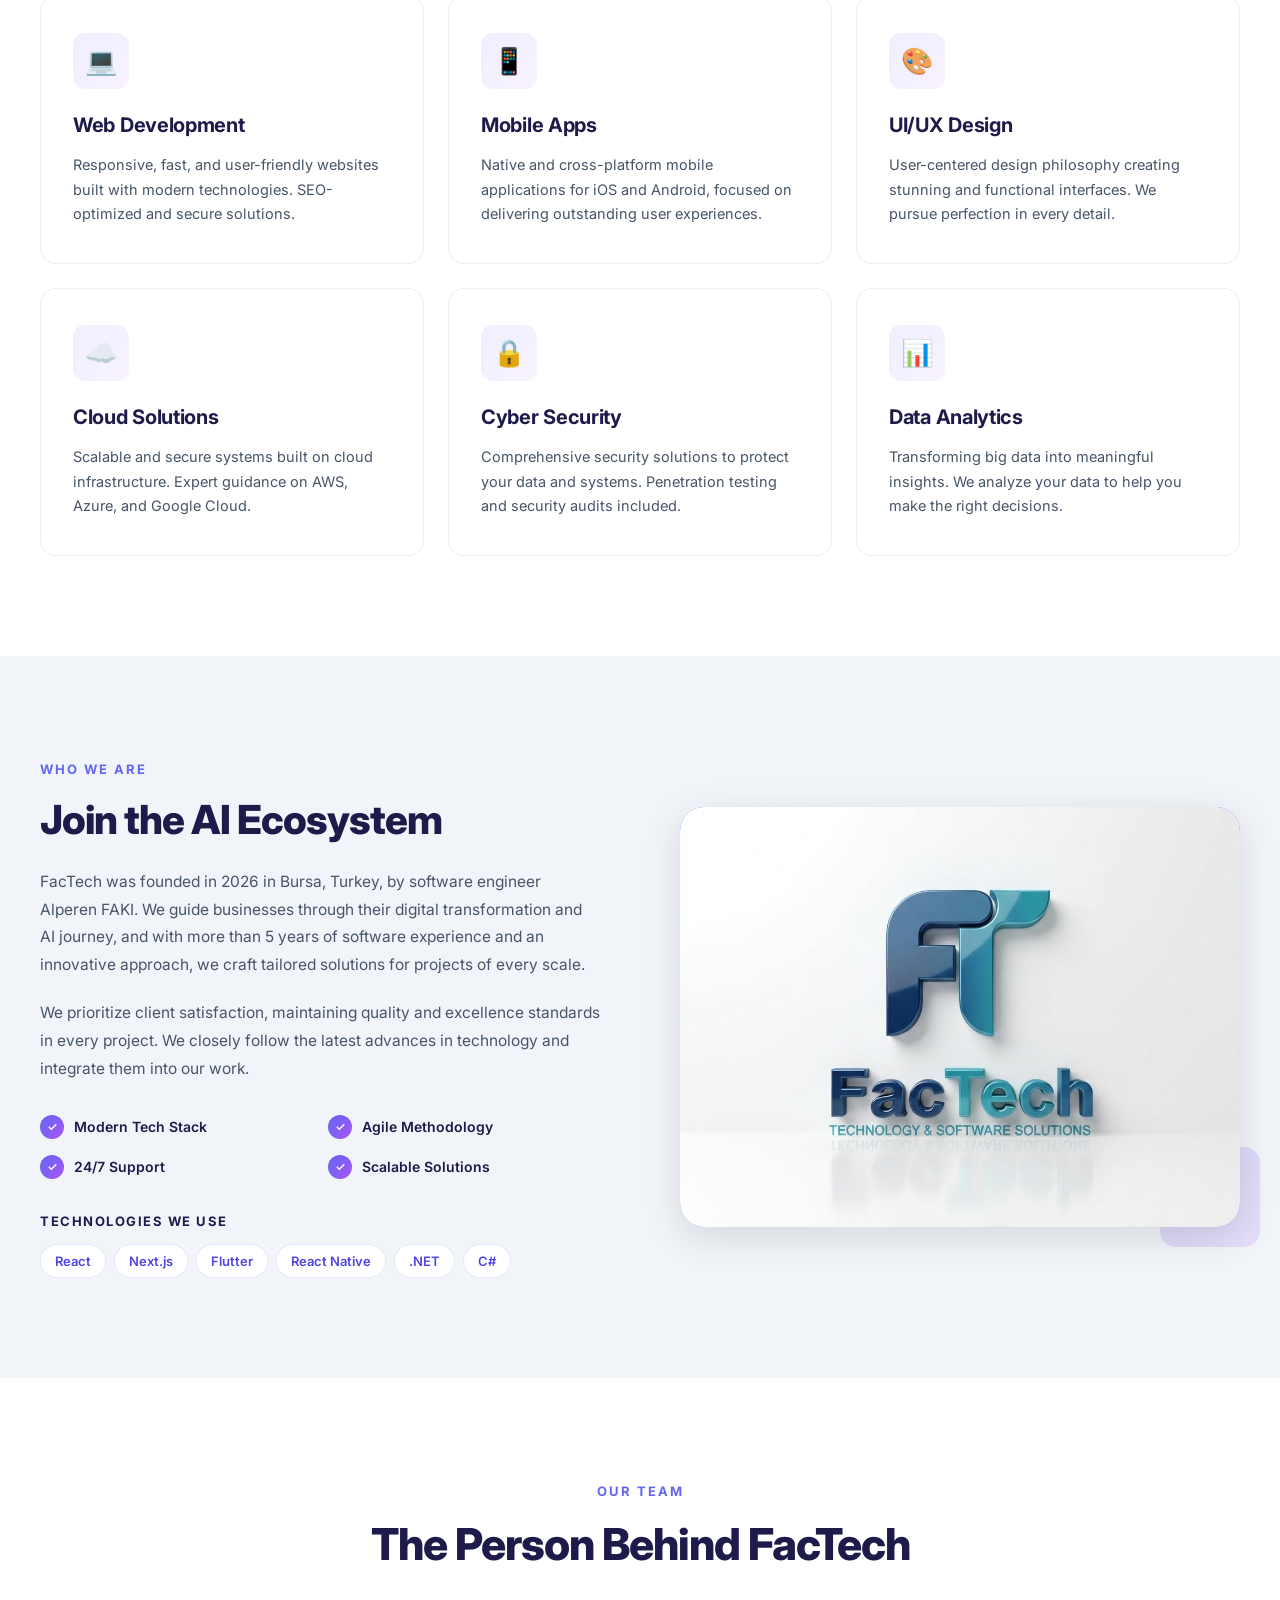
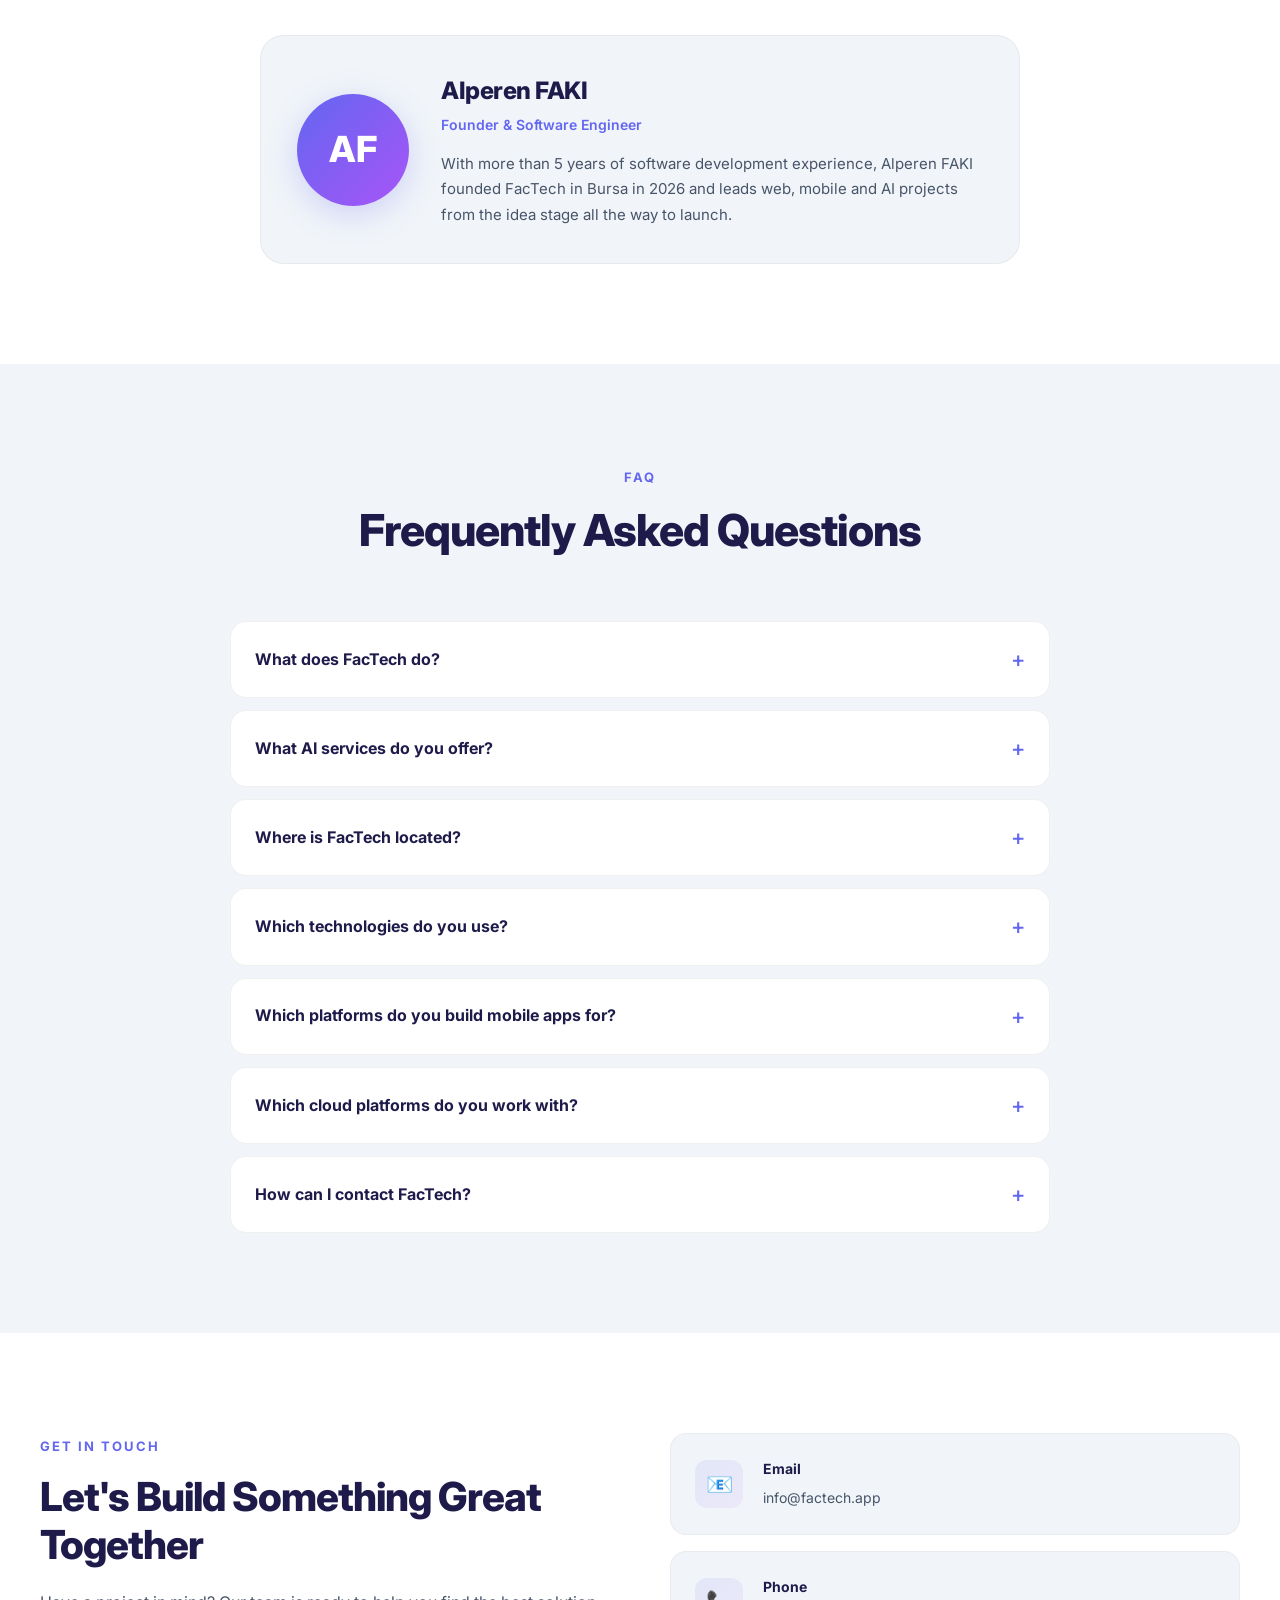
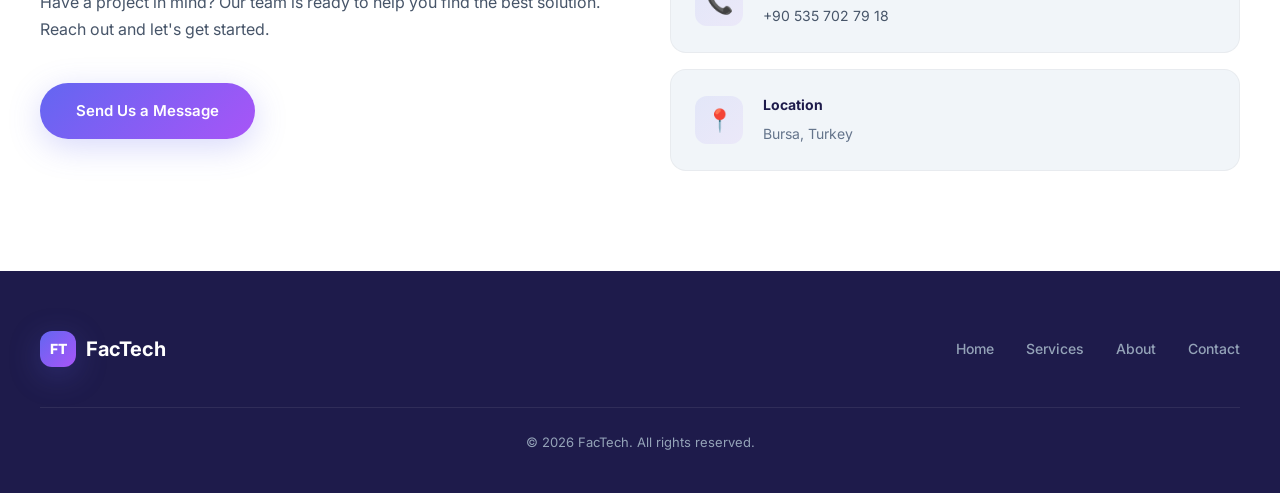
==== commit a658392d: "feat: add AI service, founder section and real stats - Replace unverified stats (50+ projects, 30+ c" ====
--- a/en/index.html
+++ b/en/index.html
@@ -3,8 +3,8 @@
 <head>
     <meta charset="UTF-8">
     <meta name="viewport" content="width=device-width, initial-scale=1.0">
-    <title>FacTech | Software Company in Bursa, Turkey – Web, Mobile & Cloud</title>
-    <meta name="description" content="FacTech is a software company based in Bursa, Turkey, offering web development, iOS and Android apps, UI/UX design, cloud solutions (AWS, Azure, Google Cloud), cyber security and data analytics.">
+    <title>FacTech | Software Company in Bursa, Turkey – AI, Web & Mobile</title>
+    <meta name="description" content="FacTech is a software company in Bursa, Turkey: AI solutions (chatbots, LLM integration, automation), web development, iOS and Android apps, UI/UX design and cloud services.">
     <meta name="robots" content="index, follow, max-image-preview:large, max-snippet:-1">
     <meta name="author" content="FacTech">
     <meta name="theme-color" content="#6366f1">
@@ -22,14 +22,14 @@
     <meta property="og:locale:alternate" content="tr_TR">
     <meta property="og:url" content="https://factech.app/en/">
     <meta property="og:title" content="FacTech | Software Company in Bursa, Turkey">
-    <meta property="og:description" content="Web, mobile, UI/UX design, cloud, cyber security and data analytics solutions from a software team based in Bursa, Turkey.">
+    <meta property="og:description" content="AI, web, mobile, UI/UX design, cloud, cyber security and data analytics solutions from a software company based in Bursa, Turkey.">
     <meta property="og:image" content="https://factech.app/og-image.png">
     <meta property="og:image:width" content="1200">
     <meta property="og:image:height" content="630">
-    <meta property="og:image:alt" content="FacTech – software company in Bursa: web, mobile and cloud solutions">
+    <meta property="og:image:alt" content="FacTech – software company in Bursa: AI, web and mobile solutions">
     <meta name="twitter:card" content="summary_large_image">
     <meta name="twitter:title" content="FacTech | Software Company in Bursa, Turkey">
-    <meta name="twitter:description" content="Web, mobile, UI/UX design, cloud, cyber security and data analytics solutions.">
+    <meta name="twitter:description" content="AI, web, mobile, UI/UX design, cloud, cyber security and data analytics solutions.">
     <meta name="twitter:image" content="https://factech.app/og-image.png">
 
     <!-- Icons -->
@@ -57,7 +57,9 @@
           "url": "https://factech.app/",
           "logo": "https://factech.app/logo.jpeg",
           "image": "https://factech.app/logo.jpeg",
-          "description": "FacTech is a software company based in Bursa, Turkey, offering web development, mobile apps, UI/UX design, cloud solutions, cyber security and data analytics.",
+          "description": "FacTech is a software company based in Bursa, Turkey, offering AI solutions, web development, mobile apps, UI/UX design, cloud solutions, cyber security and data analytics.",
+          "founder": { "@id": "https://factech.app/#founder" },
+          "knowsAbout": ["Artificial intelligence", "Large language models (LLM)", "Chatbot development", "Business process automation", "Machine learning", "Web development", "Mobile app development", "UI/UX design", "Cloud computing", "Cyber security", "Data analytics", "React", "Next.js", "Flutter", "React Native", ".NET", "C#"],
           "foundingDate": "2026",
           "email": "info@factech.app",
           "telephone": "+90-535-702-79-18",
@@ -78,20 +80,29 @@
             "@type": "OfferCatalog",
             "name": "Software Services",
             "itemListElement": [
+              { "@type": "Offer", "itemOffered": { "@type": "Service", "name": "AI Solutions", "description": "Chatbots and AI assistants, LLM integration (ChatGPT, Claude, Gemini), business process automation and machine learning models." } },
               { "@type": "Offer", "itemOffered": { "@type": "Service", "name": "Web Development", "description": "Responsive, fast, SEO-optimized and secure websites built with modern technologies." } },
               { "@type": "Offer", "itemOffered": { "@type": "Service", "name": "Mobile App Development", "description": "Native and cross-platform mobile applications for iOS and Android." } },
               { "@type": "Offer", "itemOffered": { "@type": "Service", "name": "UI/UX Design", "description": "User-centered, functional interface design." } },
               { "@type": "Offer", "itemOffered": { "@type": "Service", "name": "Cloud Solutions", "description": "Scalable and secure systems on AWS, Azure and Google Cloud." } },
               { "@type": "Offer", "itemOffered": { "@type": "Service", "name": "Cyber Security", "description": "Security solutions including penetration testing and security audits." } },
-              { "@type": "Offer", "itemOffered": { "@type": "Service", "name": "Data Analytics", "description": "Analytics powered by AI and machine learning." } }
+              { "@type": "Offer", "itemOffered": { "@type": "Service", "name": "Data Analytics", "description": "Turning big data into meaningful insights." } }
             ]
           }
+        },
+        {
+          "@type": "Person",
+          "@id": "https://factech.app/#founder",
+          "name": "Alperen FAKI",
+          "jobTitle": "Founder & Software Engineer",
+          "worksFor": { "@id": "https://factech.app/#organization" },
+          "knowsAbout": ["Software engineering", "Artificial intelligence", "Web development", "Mobile app development", "React", "Next.js", "Flutter", ".NET"]
         },
         {
           "@type": "WebPage",
           "@id": "https://factech.app/en/#webpage",
           "url": "https://factech.app/en/",
-          "name": "FacTech | Software Company in Bursa, Turkey – Web, Mobile & Cloud",
+          "name": "FacTech | Software Company in Bursa, Turkey – AI, Web & Mobile",
           "inLanguage": "en",
           "isPartOf": { "@id": "https://factech.app/#website" },
           "about": { "@id": "https://factech.app/#organization" }
@@ -101,8 +112,10 @@
           "@id": "https://factech.app/en/#faq",
           "inLanguage": "en",
           "mainEntity": [
-            { "@type": "Question", "name": "What does FacTech do?", "acceptedAnswer": { "@type": "Answer", "text": "FacTech is a software company based in Bursa, Turkey. It offers web development, iOS and Android mobile app development, UI/UX design, cloud solutions, cyber security and data analytics." } },
-            { "@type": "Question", "name": "Where is FacTech located?", "acceptedAnswer": { "@type": "Answer", "text": "FacTech was founded in 2026 by software engineers in Bursa, Turkey, and operates from Bursa." } },
+            { "@type": "Question", "name": "What does FacTech do?", "acceptedAnswer": { "@type": "Answer", "text": "FacTech is a software company based in Bursa, Turkey. It offers AI solutions, web development, iOS and Android mobile app development, UI/UX design, cloud solutions, cyber security and data analytics." } },
+            { "@type": "Question", "name": "What AI services do you offer?", "acceptedAnswer": { "@type": "Answer", "text": "We build custom chatbots and AI assistants, integrate large language models (LLMs) such as ChatGPT, Claude and Gemini into existing software, automate business processes with AI and build machine learning models." } },
+            { "@type": "Question", "name": "Where is FacTech located?", "acceptedAnswer": { "@type": "Answer", "text": "FacTech was founded in 2026 by software engineer Alperen FAKI in Bursa, Turkey, and operates from Bursa." } },
+            { "@type": "Question", "name": "Which technologies do you use?", "acceptedAnswer": { "@type": "Answer", "text": "We use React and Next.js for web, Flutter and React Native for mobile, and .NET and C# for the backend." } },
             { "@type": "Question", "name": "Which platforms do you build mobile apps for?", "acceptedAnswer": { "@type": "Answer", "text": "We build both native and cross-platform mobile applications for iOS and Android." } },
             { "@type": "Question", "name": "Which cloud platforms do you work with?", "acceptedAnswer": { "@type": "Answer", "text": "We build scalable, secure systems and provide guidance on AWS, Microsoft Azure and Google Cloud." } },
             { "@type": "Question", "name": "How can I contact FacTech?", "acceptedAnswer": { "@type": "Answer", "text": "Email info@factech.app or call +90 535 702 79 18." } }
@@ -167,16 +180,16 @@
         <div class="stats-bar">
             <div class="stats-container">
                 <div class="stat-item">
-                    <div class="stat-number">50+</div>
-                    <div class="stat-label">Projects Delivered</div>
+                    <div class="stat-number">7</div>
+                    <div class="stat-label">Service Areas</div>
                 </div>
                 <div class="stat-item">
-                    <div class="stat-number">30+</div>
-                    <div class="stat-label">Happy Clients</div>
+                    <div class="stat-number">24/7</div>
+                    <div class="stat-label">Support</div>
                 </div>
                 <div class="stat-item">
-                    <div class="stat-number">99%</div>
-                    <div class="stat-label">Client Satisfaction</div>
+                    <div class="stat-number">2</div>
+                    <div class="stat-label">Languages (Turkish / English)</div>
                 </div>
             </div>
         </div>
@@ -189,6 +202,13 @@
                     <p class="section-subtitle">We offer end-to-end digital solutions tailored to your business needs.</p>
                 </div>
                 <div class="services-grid">
+                    <article class="service-card service-card--featured">
+                        <div class="service-icon" aria-hidden="true">&#x1F916;</div>
+                        <div>
+                            <h3>AI Solutions</h3>
+                            <p>We build custom chatbots and AI assistants for your business and integrate large language models (LLMs) such as ChatGPT, Claude and Gemini into your existing software. We automate business processes with AI and build machine learning models tailored to your needs.</p>
+                        </div>
+                    </article>
                     <article class="service-card">
                         <div class="service-icon" aria-hidden="true">&#x1F4BB;</div>
                         <h3>Web Development</h3>
@@ -217,7 +237,7 @@
                     <article class="service-card">
                         <div class="service-icon" aria-hidden="true">&#x1F4CA;</div>
                         <h3>Data Analytics</h3>
-                        <p>Transforming big data into meaningful insights. Smart analytics powered by AI and machine learning.</p>
+                        <p>Transforming big data into meaningful insights. We analyze your data to help you make the right decisions.</p>
                     </article>
                 </div>
             </div>
@@ -228,8 +248,8 @@
                 <div class="about-content">
                     <div class="about-text">
                         <div class="section-label">Who We Are</div>
-                        <h2>Innovating Since Day One</h2>
-                        <p>Founded in 2026 by software engineers in Bursa, Turkey, FacTech guides businesses through their digital transformation journey. With our experienced team and innovative approach, we craft tailored solutions for projects of every scale.</p>
+                        <h2>Join the AI Ecosystem</h2>
+                        <p>FacTech was founded in 2026 in Bursa, Turkey, by software engineer Alperen FAKI. We guide businesses through their digital transformation and AI journey, and with more than 5 years of software experience and an innovative approach, we craft tailored solutions for projects of every scale.</p>
                         <p>We prioritize client satisfaction, maintaining quality and excellence standards in every project. We closely follow the latest advances in technology and integrate them into our work.</p>
                         <ul class="about-features">
                             <li class="about-feature"><span class="check" aria-hidden="true">&#x2713;</span><span>Modern Tech Stack</span></li>
@@ -237,6 +257,12 @@
                             <li class="about-feature"><span class="check" aria-hidden="true">&#x2713;</span><span>24/7 Support</span></li>
                             <li class="about-feature"><span class="check" aria-hidden="true">&#x2713;</span><span>Scalable Solutions</span></li>
                         </ul>
+                        <div class="tech-stack">
+                            <h3 class="tech-stack-title">Technologies We Use</h3>
+                            <ul class="tech-list">
+                                <li>React</li><li>Next.js</li><li>Flutter</li><li>React Native</li><li>.NET</li><li>C#</li>
+                            </ul>
+                        </div>
                     </div>
                     <div class="about-image-wrapper">
                         <div class="about-image">
@@ -248,6 +274,23 @@
             </div>
         </section>
 
+        <section class="team" id="team">
+            <div class="container">
+                <div class="section-header">
+                    <div class="section-label">Our Team</div>
+                    <h2 class="section-title">The Person Behind FacTech</h2>
+                </div>
+                <article class="founder-card">
+                    <div class="founder-avatar" aria-hidden="true">AF</div>
+                    <div class="founder-info">
+                        <h3>Alperen FAKI</h3>
+                        <div class="founder-role">Founder &amp; Software Engineer</div>
+                        <p>With more than 5 years of software development experience, Alperen FAKI founded FacTech in Bursa in 2026 and leads web, mobile and AI projects from the idea stage all the way to launch.</p>
+                    </div>
+                </article>
+            </div>
+        </section>
+
         <section class="faq" id="faq">
             <div class="container">
                 <div class="section-header">
@@ -257,11 +300,19 @@
                 <div class="faq-list">
                     <details class="faq-item">
                         <summary>What does FacTech do?</summary>
-                        <p>FacTech is a software company based in Bursa, Turkey. It offers web development, iOS and Android mobile app development, UI/UX design, cloud solutions, cyber security and data analytics.</p>
+                        <p>FacTech is a software company based in Bursa, Turkey. It offers AI solutions, web development, iOS and Android mobile app development, UI/UX design, cloud solutions, cyber security and data analytics.</p>
+                    </details>
+                    <details class="faq-item">
+                        <summary>What AI services do you offer?</summary>
+                        <p>We build custom chatbots and AI assistants, integrate large language models (LLMs) such as ChatGPT, Claude and Gemini into existing software, automate business processes with AI and build machine learning models.</p>
                     </details>
                     <details class="faq-item">
                         <summary>Where is FacTech located?</summary>
-                        <p>FacTech was founded in 2026 by software engineers in Bursa, Turkey, and operates from Bursa.</p>
+                        <p>FacTech was founded in 2026 by software engineer Alperen FAKI in Bursa, Turkey, and operates from Bursa.</p>
+                    </details>
+                    <details class="faq-item">
+                        <summary>Which technologies do you use?</summary>
+                        <p>We use React and Next.js for web, Flutter and React Native for mobile, and .NET and C# for the backend.</p>
                     </details>
                     <details class="faq-item">
                         <summary>Which platforms do you build mobile apps for?</summary>
--- a/assets/css/styles.css
+++ b/assets/css/styles.css
@@ -1160,3 +1160,131 @@
 .skip-link:focus {
     top: 16px;
 }
+
+/* ===== FEATURED SERVICE (AI) ===== */
+.service-card--featured {
+    grid-column: 1 / -1;
+    display: flex;
+    gap: 28px;
+    align-items: flex-start;
+    background: linear-gradient(135deg, rgba(99,102,241,0.06), rgba(168,85,247,0.06));
+    border-color: rgba(99,102,241,0.18);
+}
+
+.service-card--featured .service-icon {
+    flex-shrink: 0;
+    margin-bottom: 0;
+}
+
+.service-card--featured h3 {
+    font-size: 22px;
+}
+
+.service-card--featured p {
+    font-size: 15.5px;
+    max-width: 860px;
+}
+
+/* ===== TECH STACK ===== */
+.tech-stack {
+    margin-top: 32px;
+}
+
+.tech-stack-title {
+    font-size: 13px;
+    font-weight: 700;
+    color: var(--text-dark);
+    text-transform: uppercase;
+    letter-spacing: 1.5px;
+    margin-bottom: 12px;
+}
+
+.tech-list {
+    list-style: none;
+    display: flex;
+    flex-wrap: wrap;
+    gap: 8px;
+}
+
+.tech-list li {
+    padding: 6px 14px;
+    background: var(--bg-white);
+    border: 1px solid rgba(99,102,241,0.15);
+    border-radius: var(--radius-full);
+    font-size: 13px;
+    font-weight: 600;
+    color: var(--primary-dark);
+}
+
+/* ===== TEAM ===== */
+.team {
+    padding: 100px 40px;
+    background: var(--bg-white);
+}
+
+.founder-card {
+    max-width: 760px;
+    margin: 0 auto;
+    display: flex;
+    gap: 32px;
+    align-items: center;
+    padding: 36px;
+    background: var(--bg-section);
+    border: 1px solid rgba(0,0,0,0.05);
+    border-radius: var(--radius-lg);
+}
+
+.founder-avatar {
+    width: 112px;
+    height: 112px;
+    flex-shrink: 0;
+    border-radius: 50%;
+    background: linear-gradient(135deg, var(--primary), var(--accent));
+    color: #fff;
+    font-size: 36px;
+    font-weight: 800;
+    display: flex;
+    align-items: center;
+    justify-content: center;
+    box-shadow: var(--shadow-glow);
+}
+
+.founder-info h3 {
+    font-size: 24px;
+    font-weight: 800;
+    color: var(--text-dark);
+    letter-spacing: -0.5px;
+}
+
+.founder-role {
+    font-size: 14px;
+    font-weight: 600;
+    color: var(--primary);
+    margin: 4px 0 14px;
+}
+
+.founder-info p {
+    font-size: 15px;
+    line-height: 1.7;
+}
+
+@media (max-width: 768px) {
+    .team {
+        padding: 60px 24px;
+    }
+
+    .service-card--featured,
+    .founder-card {
+        flex-direction: column;
+    }
+
+    .founder-card {
+        text-align: center;
+        align-items: center;
+        padding: 28px 24px;
+    }
+
+    .service-card--featured .service-icon {
+        margin-bottom: 4px;
+    }
+}
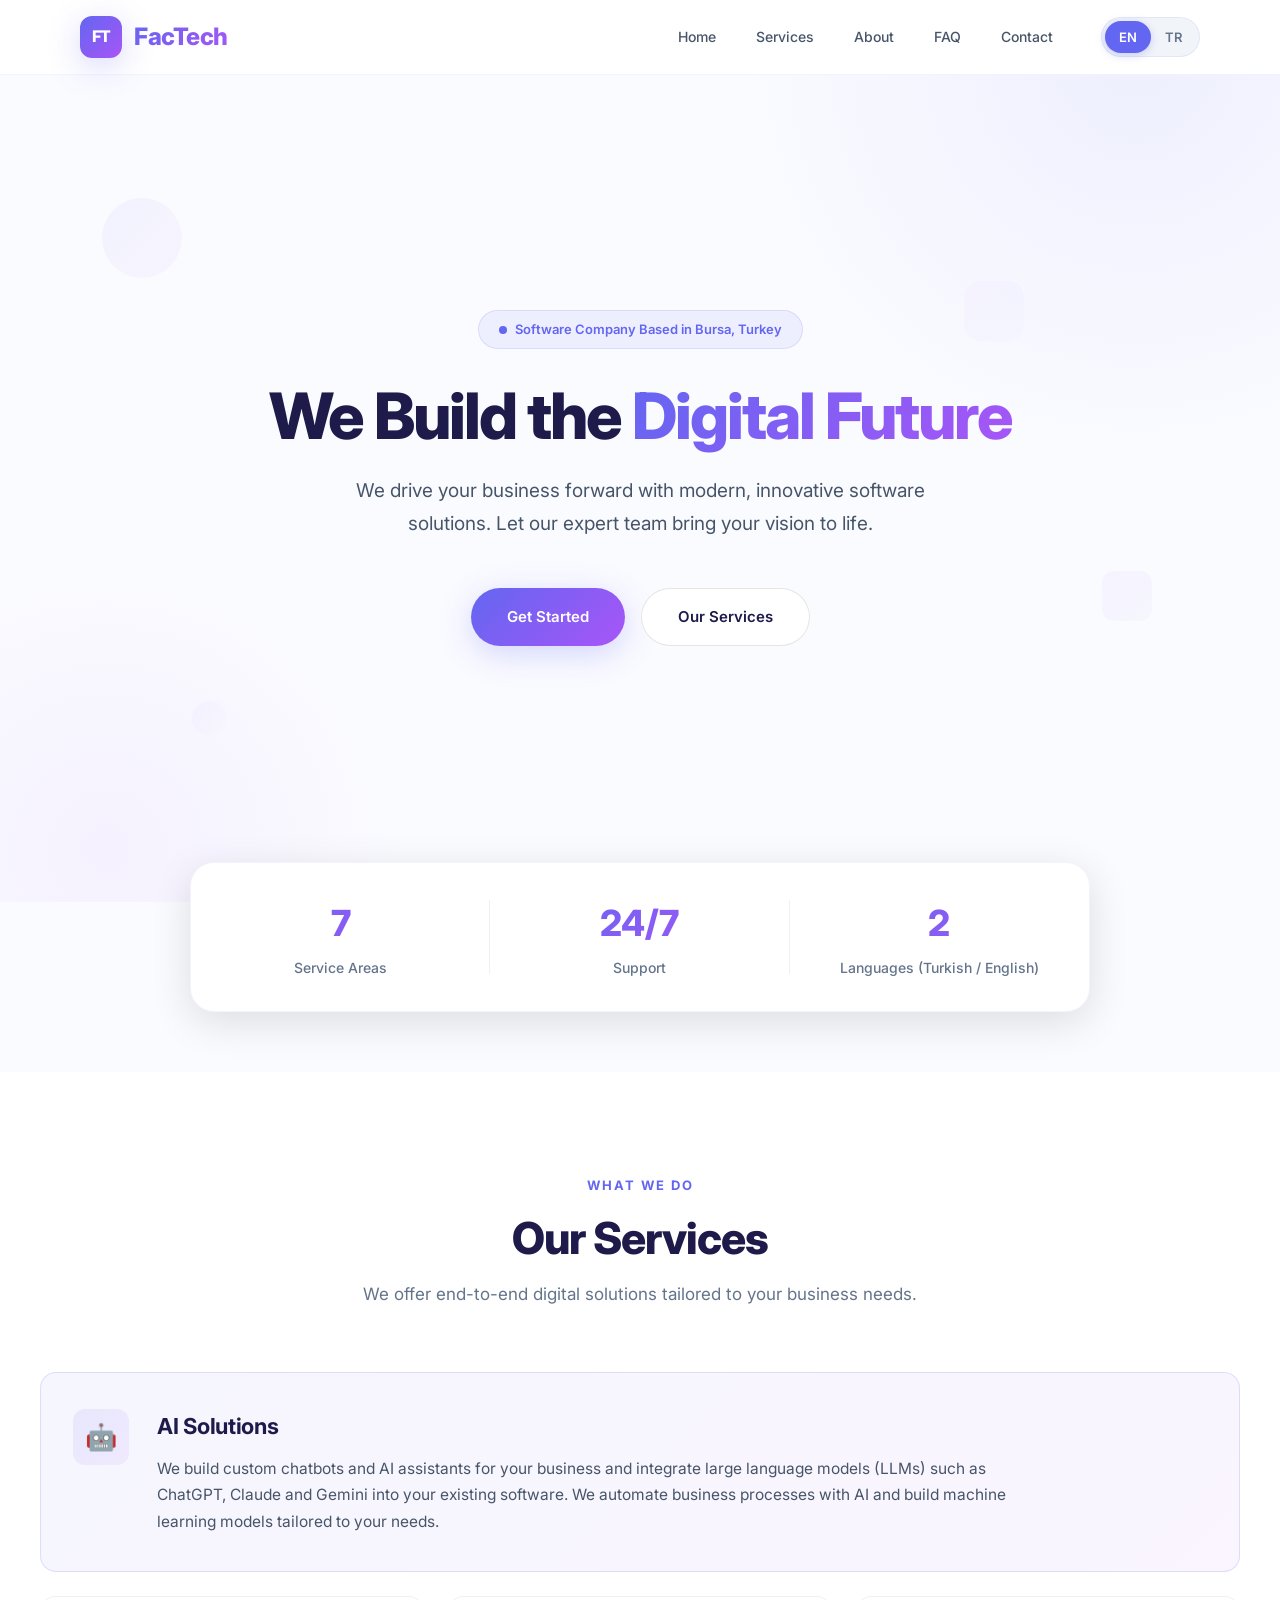
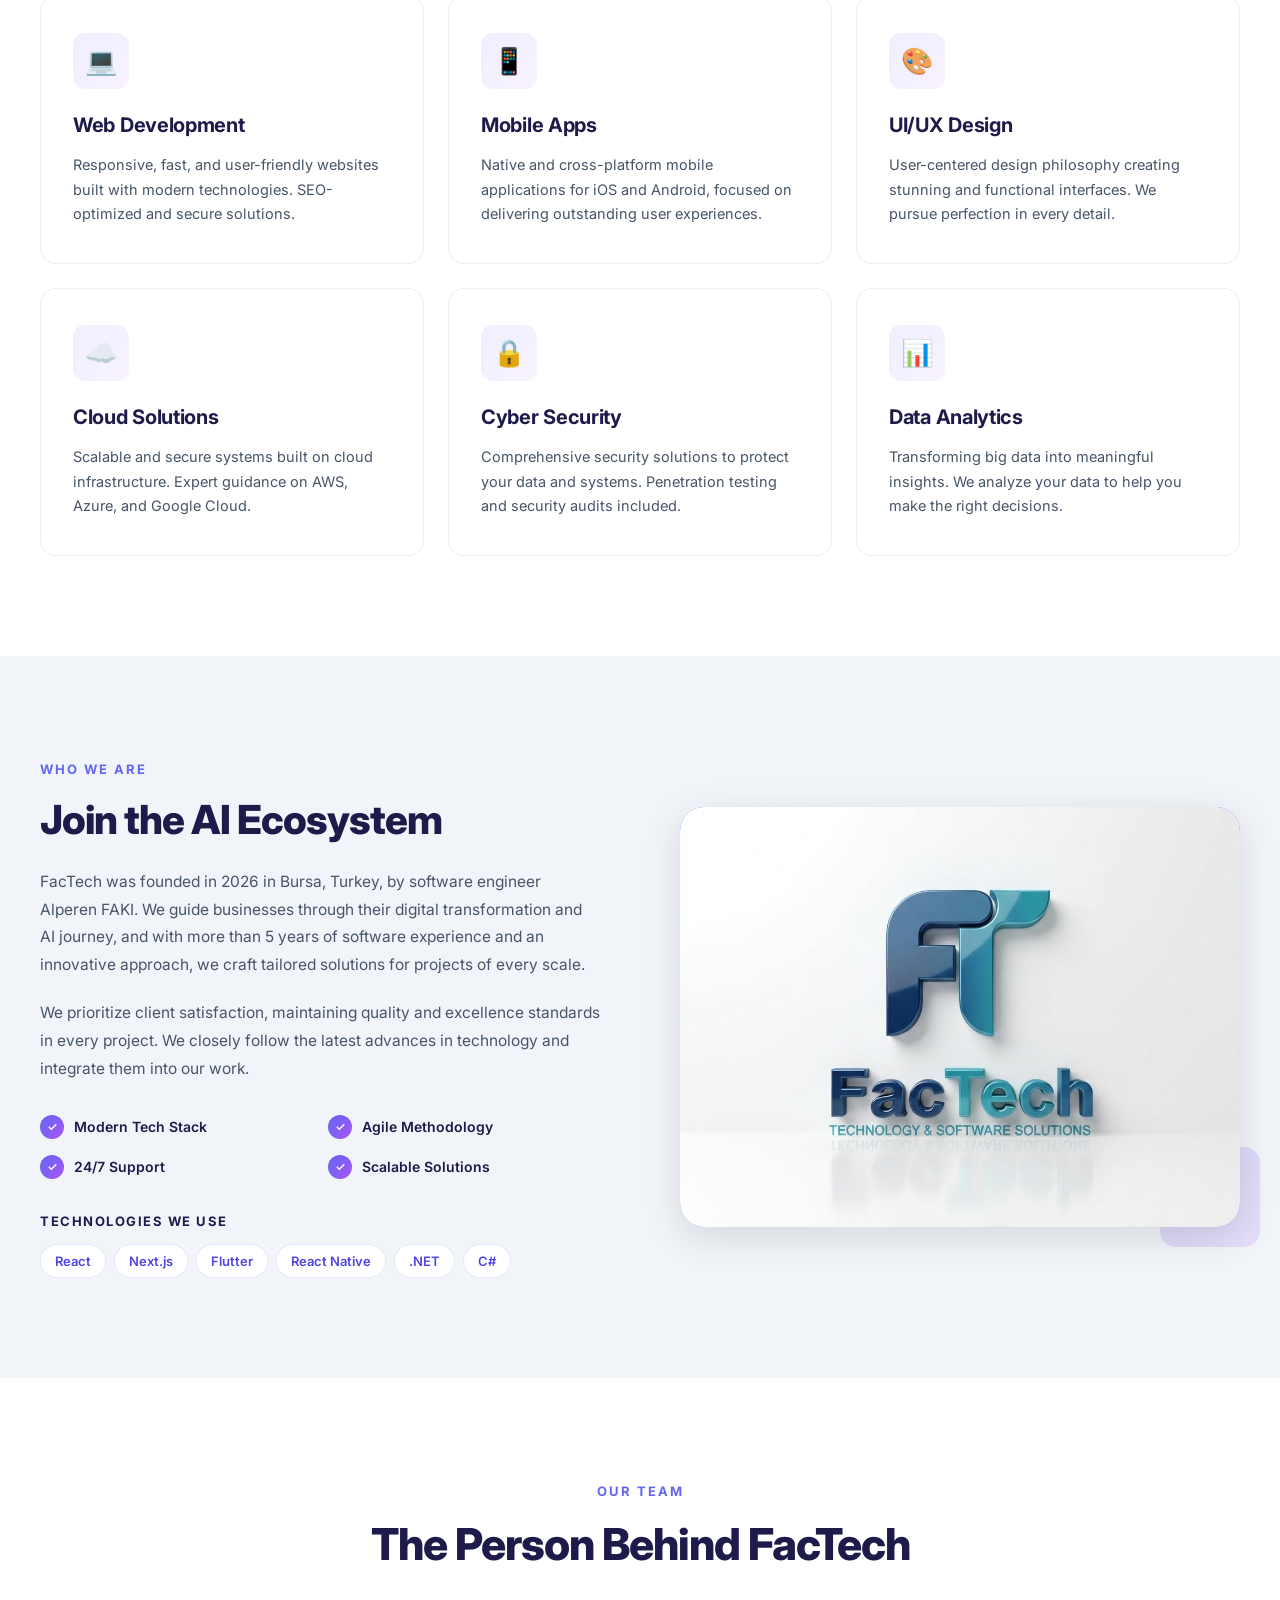
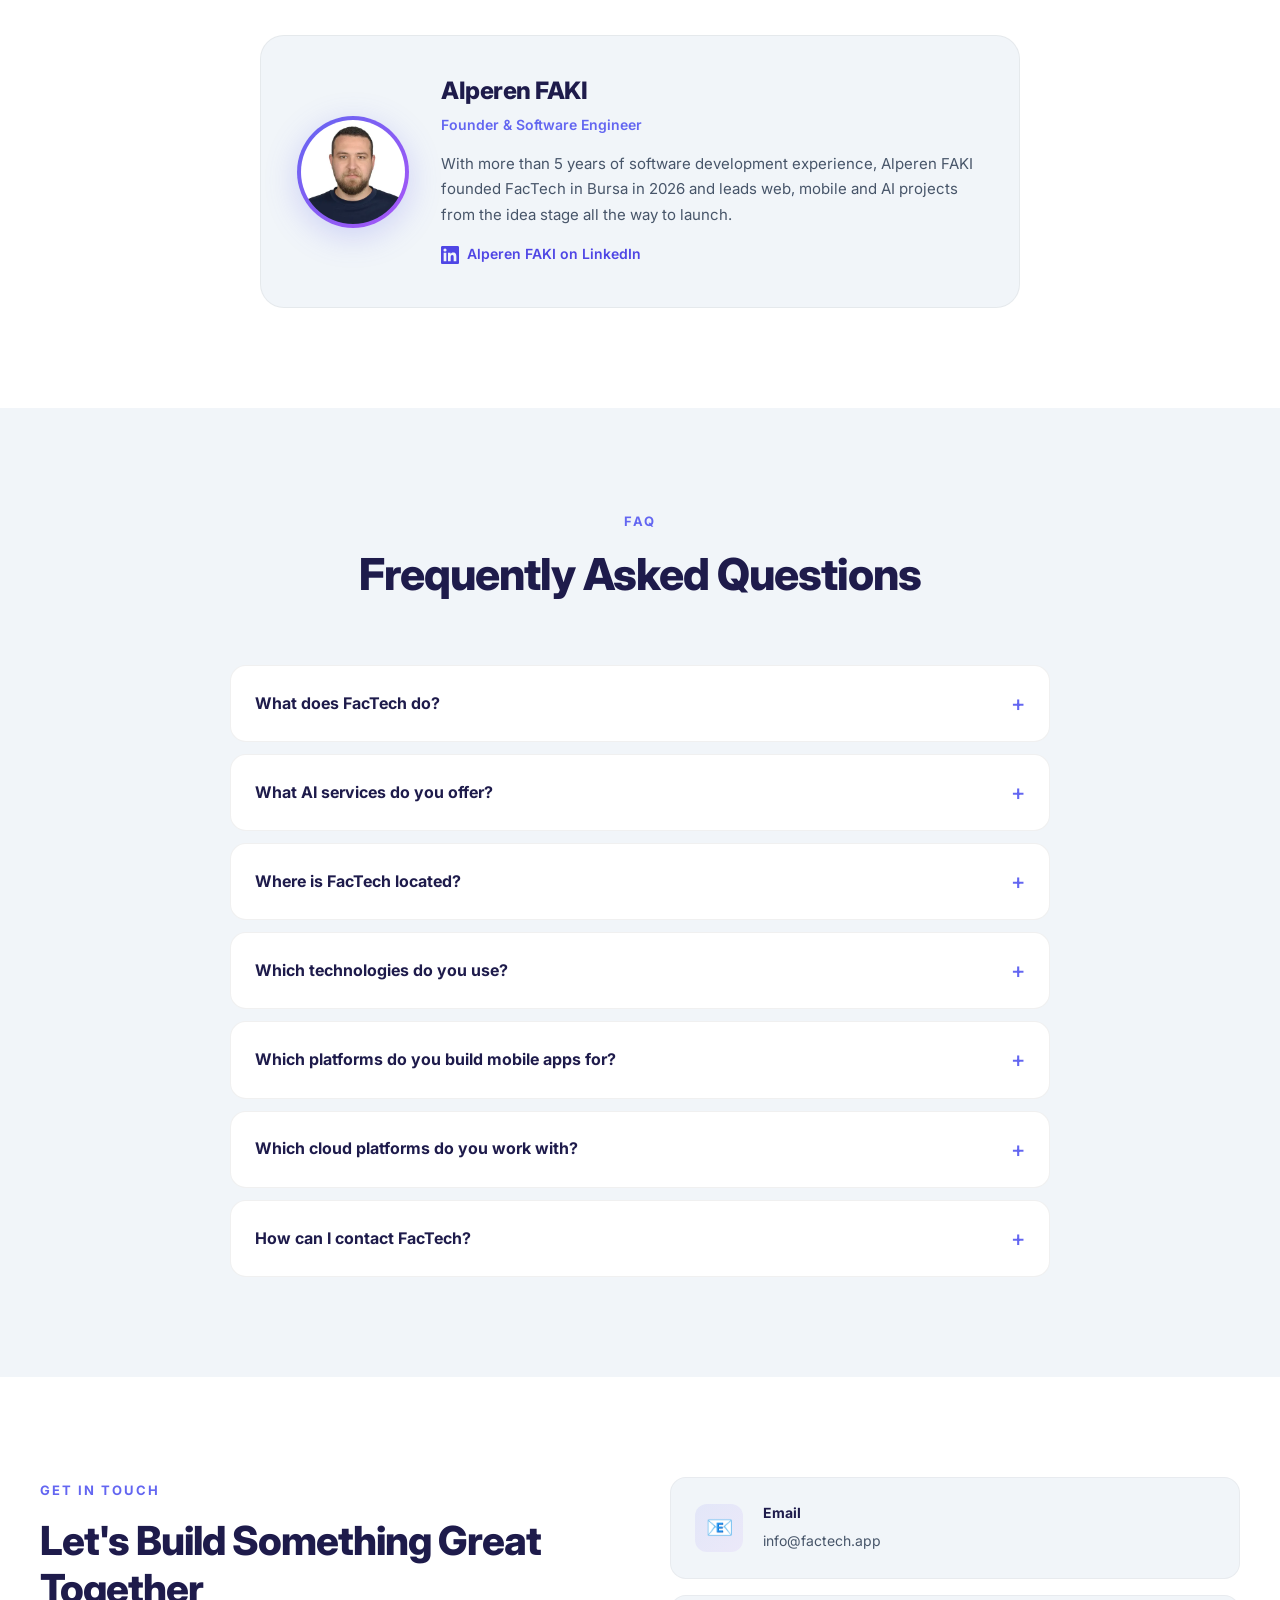
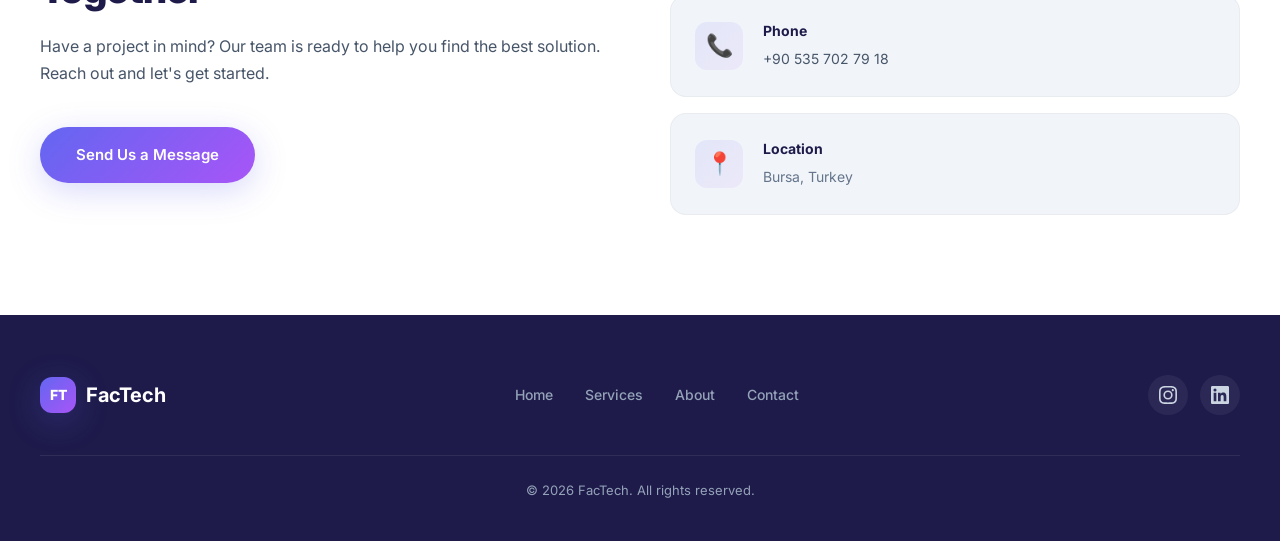
==== commit 5449cc11: "feat: add founder photo and social links - Founder photo (320px JPEG + WebP, ~12 KB / 7 KB) with Lin" ====
--- a/en/index.html
+++ b/en/index.html
@@ -59,6 +59,7 @@
           "image": "https://factech.app/logo.jpeg",
           "description": "FacTech is a software company based in Bursa, Turkey, offering AI solutions, web development, mobile apps, UI/UX design, cloud solutions, cyber security and data analytics.",
           "founder": { "@id": "https://factech.app/#founder" },
+          "sameAs": ["https://www.instagram.com/factech.app/"],
           "knowsAbout": ["Artificial intelligence", "Large language models (LLM)", "Chatbot development", "Business process automation", "Machine learning", "Web development", "Mobile app development", "UI/UX design", "Cloud computing", "Cyber security", "Data analytics", "React", "Next.js", "Flutter", "React Native", ".NET", "C#"],
           "foundingDate": "2026",
           "email": "info@factech.app",
@@ -96,6 +97,8 @@
           "name": "Alperen FAKI",
           "jobTitle": "Founder & Software Engineer",
           "worksFor": { "@id": "https://factech.app/#organization" },
+          "image": "https://factech.app/assets/img/alperen-faki.jpg",
+          "sameAs": ["https://www.linkedin.com/in/alperen-faki/"],
           "knowsAbout": ["Software engineering", "Artificial intelligence", "Web development", "Mobile app development", "React", "Next.js", "Flutter", ".NET"]
         },
         {
@@ -281,11 +284,15 @@
                     <h2 class="section-title">The Person Behind FacTech</h2>
                 </div>
                 <article class="founder-card">
-                    <div class="founder-avatar" aria-hidden="true">AF</div>
+                    <picture class="founder-avatar">
+                        <source srcset="/assets/img/alperen-faki.webp" type="image/webp">
+                        <img src="/assets/img/alperen-faki.jpg" alt="Alperen FAKI – founder of FacTech" width="320" height="320" loading="lazy" decoding="async">
+                    </picture>
                     <div class="founder-info">
                         <h3>Alperen FAKI</h3>
                         <div class="founder-role">Founder &amp; Software Engineer</div>
                         <p>With more than 5 years of software development experience, Alperen FAKI founded FacTech in Bursa in 2026 and leads web, mobile and AI projects from the idea stage all the way to launch.</p>
+                        <a class="founder-link" href="https://www.linkedin.com/in/alperen-faki/" target="_blank" rel="noopener me"><svg viewBox="0 0 24 24" width="18" height="18" aria-hidden="true" focusable="false"><path fill="currentColor" d="M20.45 20.45h-3.56v-5.57c0-1.33-.02-3.04-1.85-3.04-1.85 0-2.14 1.45-2.14 2.94v5.67H9.35V9h3.41v1.56h.05c.48-.9 1.64-1.85 3.37-1.85 3.6 0 4.27 2.37 4.27 5.46v6.28zM5.34 7.43a2.06 2.06 0 1 1 0-4.13 2.06 2.06 0 0 1 0 4.13zM7.12 20.45H3.56V9h3.56v11.45zM22.22 0H1.77C.79 0 0 .77 0 1.73v20.54C0 23.23.79 24 1.77 24h20.45c.98 0 1.78-.77 1.78-1.73V1.73C24 .77 23.2 0 22.22 0z"/></svg><span>Alperen FAKI on LinkedIn</span></a>
                     </div>
                 </article>
             </div>
@@ -379,6 +386,10 @@
                 <li><a href="#about">About</a></li>
                 <li><a href="#contact">Contact</a></li>
             </ul>
+            <ul class="footer-social" aria-label="Social media">
+                <li><a href="https://www.instagram.com/factech.app/" target="_blank" rel="noopener" aria-label="FacTech on Instagram"><svg viewBox="0 0 24 24" width="18" height="18" aria-hidden="true" focusable="false"><path fill="currentColor" d="M12 2.16c3.2 0 3.58.01 4.85.07 1.17.05 1.8.25 2.23.41.56.22.96.48 1.38.9.42.42.68.82.9 1.38.16.42.36 1.06.41 2.23.06 1.27.07 1.65.07 4.85s-.01 3.58-.07 4.85c-.05 1.17-.25 1.8-.41 2.23-.22.56-.48.96-.9 1.38-.42.42-.82.68-1.38.9-.42.16-1.06.36-2.23.41-1.27.06-1.65.07-4.85.07s-3.58-.01-4.85-.07c-1.17-.05-1.8-.25-2.23-.41a3.72 3.72 0 0 1-1.38-.9 3.72 3.72 0 0 1-.9-1.38c-.16-.42-.36-1.06-.41-2.23C2.17 15.58 2.16 15.2 2.16 12s.01-3.58.07-4.85c.05-1.17.25-1.8.41-2.23.22-.56.48-.96.9-1.38.42-.42.82-.68 1.38-.9.42-.16 1.06-.36 2.23-.41C8.42 2.17 8.8 2.16 12 2.16M12 0C8.74 0 8.33.01 7.05.07 5.78.13 4.9.33 4.14.63a5.88 5.88 0 0 0-2.13 1.38A5.88 5.88 0 0 0 .63 4.14C.33 4.9.13 5.78.07 7.05.01 8.33 0 8.74 0 12s.01 3.67.07 4.95c.06 1.27.26 2.15.56 2.91.31.79.72 1.46 1.38 2.13a5.88 5.88 0 0 0 2.13 1.38c.76.3 1.64.5 2.91.56C8.33 23.99 8.74 24 12 24s3.67-.01 4.95-.07c1.27-.06 2.15-.26 2.91-.56a5.88 5.88 0 0 0 2.13-1.38 5.88 5.88 0 0 0 1.38-2.13c.3-.76.5-1.64.56-2.91.06-1.28.07-1.69.07-4.95s-.01-3.67-.07-4.95c-.06-1.27-.26-2.15-.56-2.91a5.88 5.88 0 0 0-1.38-2.13A5.88 5.88 0 0 0 19.86.63C19.1.33 18.22.13 16.95.07 15.67.01 15.26 0 12 0zm0 5.84a6.16 6.16 0 1 0 0 12.32 6.16 6.16 0 0 0 0-12.32zM12 16a4 4 0 1 1 0-8 4 4 0 0 1 0 8zm6.4-11.85a1.44 1.44 0 1 0 0 2.88 1.44 1.44 0 0 0 0-2.88z"/></svg></a></li>
+                <li><a href="https://www.linkedin.com/in/alperen-faki/" target="_blank" rel="noopener" aria-label="Alperen FAKI on LinkedIn"><svg viewBox="0 0 24 24" width="18" height="18" aria-hidden="true" focusable="false"><path fill="currentColor" d="M20.45 20.45h-3.56v-5.57c0-1.33-.02-3.04-1.85-3.04-1.85 0-2.14 1.45-2.14 2.94v5.67H9.35V9h3.41v1.56h.05c.48-.9 1.64-1.85 3.37-1.85 3.6 0 4.27 2.37 4.27 5.46v6.28zM5.34 7.43a2.06 2.06 0 1 1 0-4.13 2.06 2.06 0 0 1 0 4.13zM7.12 20.45H3.56V9h3.56v11.45zM22.22 0H1.77C.79 0 0 .77 0 1.73v20.54C0 23.23.79 24 1.77 24h20.45c.98 0 1.78-.77 1.78-1.73V1.73C24 .77 23.2 0 22.22 0z"/></svg></a></li>
+            </ul>
         </div>
         <div class="footer-bottom">
             <p>&copy; 2026 FacTech. All rights reserved.</p>
--- a/assets/css/styles.css
+++ b/assets/css/styles.css
@@ -1288,3 +1288,57 @@
         margin-bottom: 4px;
     }
 }
+
+/* ===== FOUNDER PHOTO & LINKS ===== */
+picture.founder-avatar {
+    display: block;
+    padding: 4px;
+    overflow: hidden;
+}
+
+picture.founder-avatar img {
+    width: 100%;
+    height: 100%;
+    border-radius: 50%;
+    object-fit: cover;
+    display: block;
+    background: #fff;
+}
+
+.founder-link {
+    display: inline-flex;
+    align-items: center;
+    gap: 8px;
+    margin-top: 16px;
+    font-size: 14px;
+    font-weight: 600;
+    color: var(--primary-dark);
+    text-decoration: none;
+}
+
+.founder-link:hover {
+    color: var(--accent);
+}
+
+.footer-social {
+    display: flex;
+    gap: 12px;
+    list-style: none;
+}
+
+.footer-social a {
+    width: 40px;
+    height: 40px;
+    display: flex;
+    align-items: center;
+    justify-content: center;
+    border-radius: 50%;
+    color: #cbd5e1;
+    background: rgba(255,255,255,0.06);
+    transition: background 0.3s ease, color 0.3s ease;
+}
+
+.footer-social a:hover {
+    color: #fff;
+    background: var(--primary);
+}
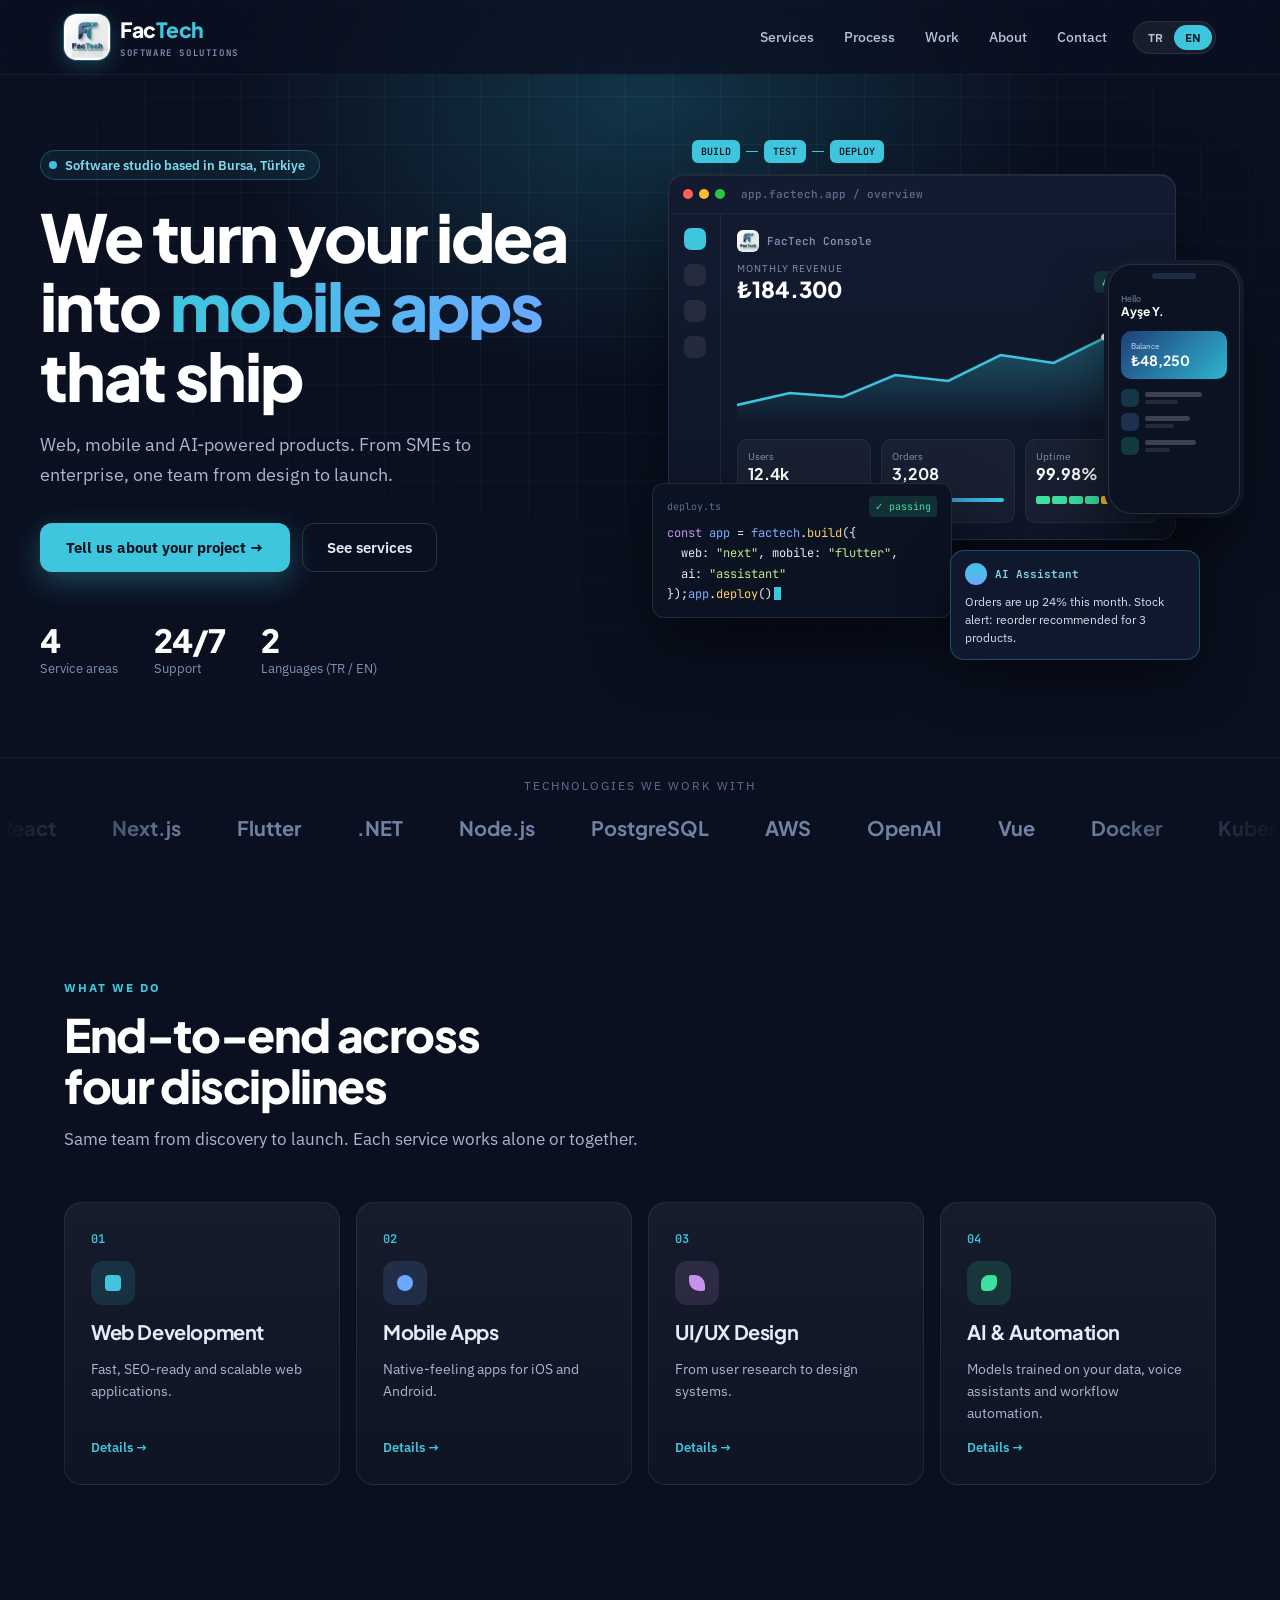
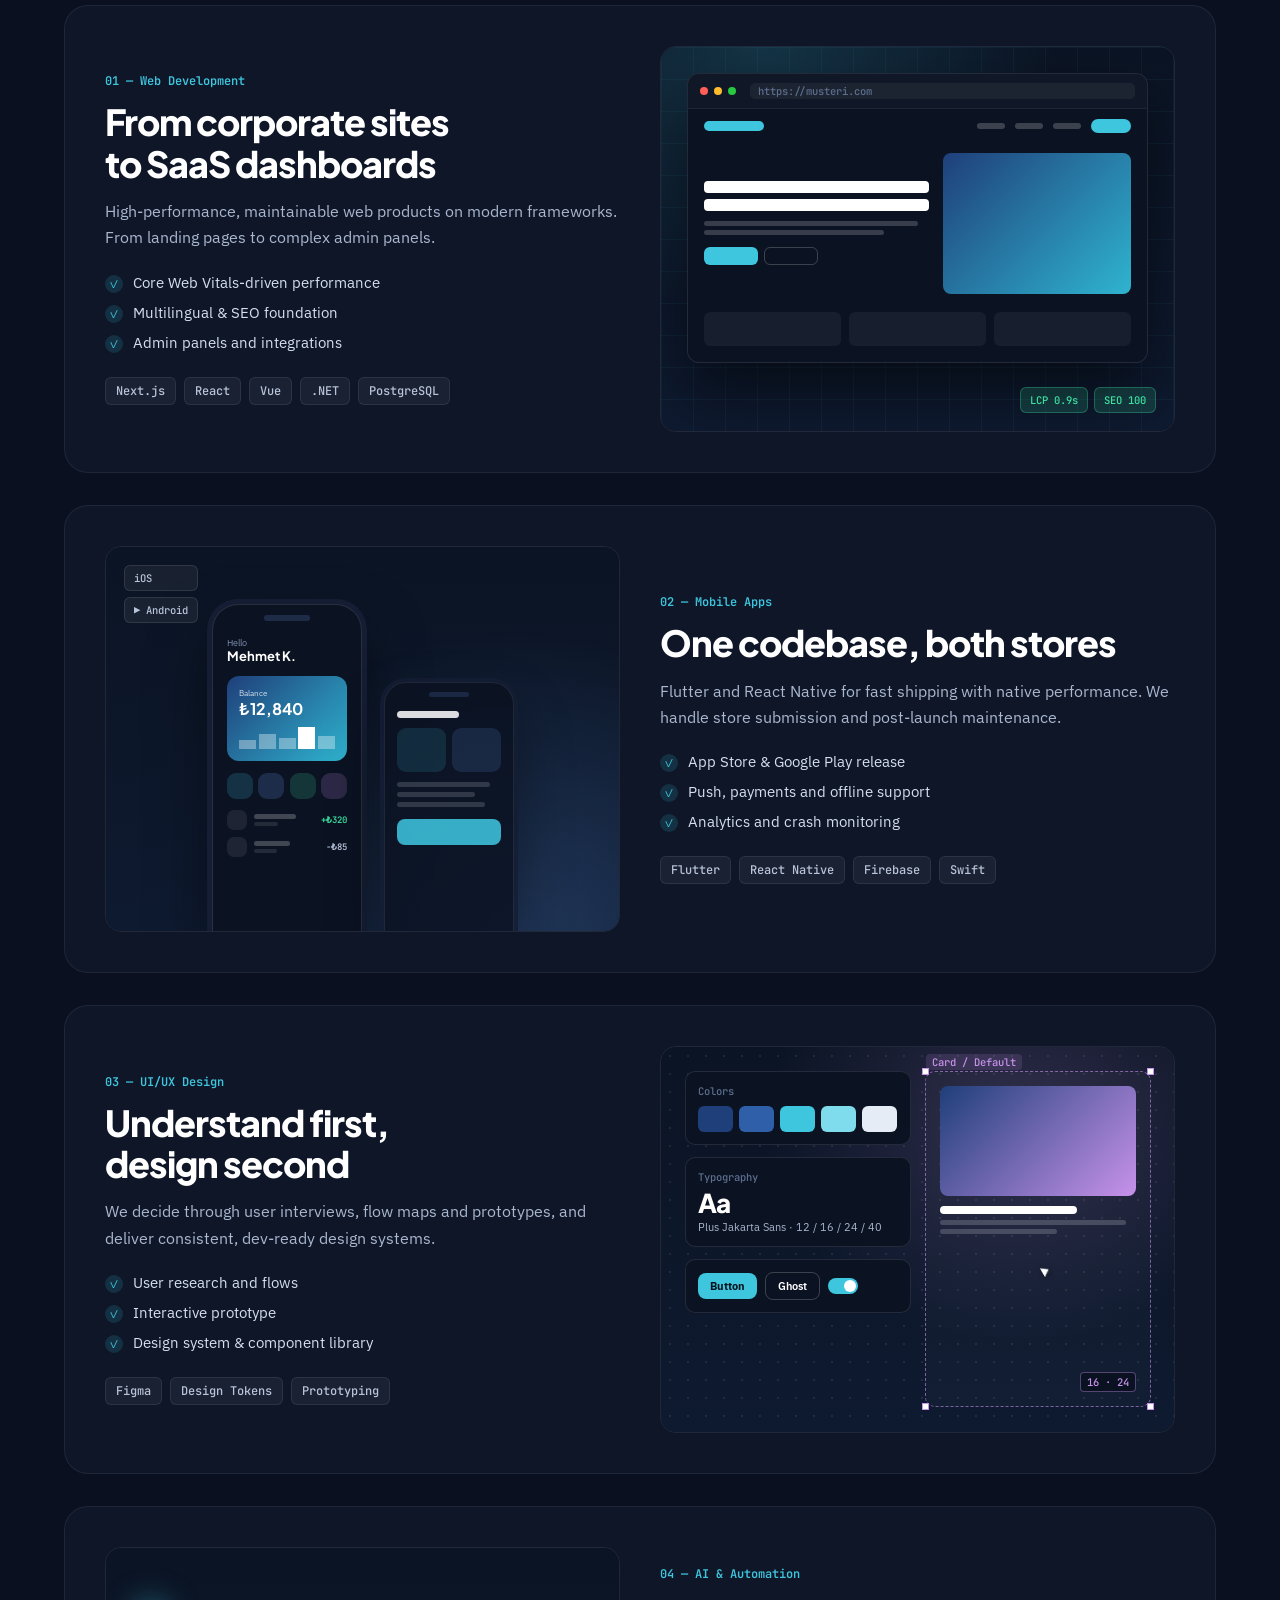
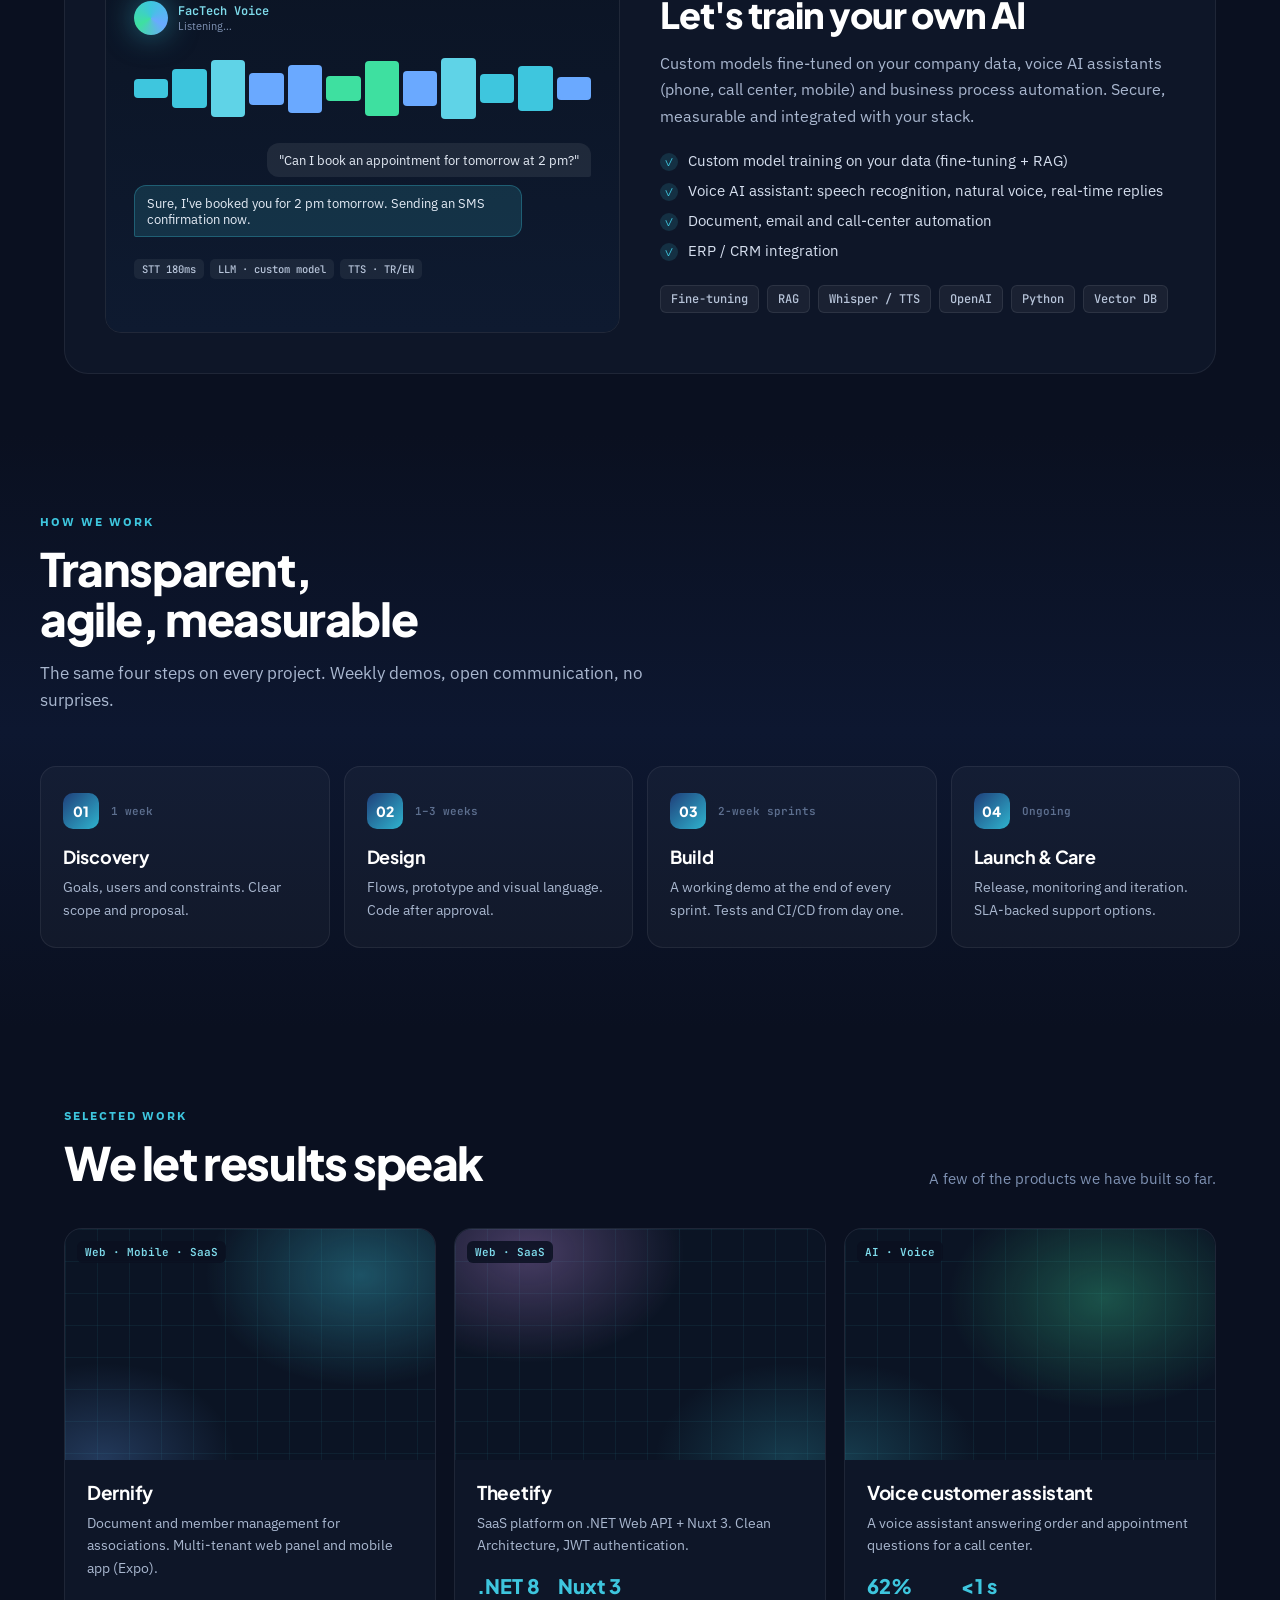
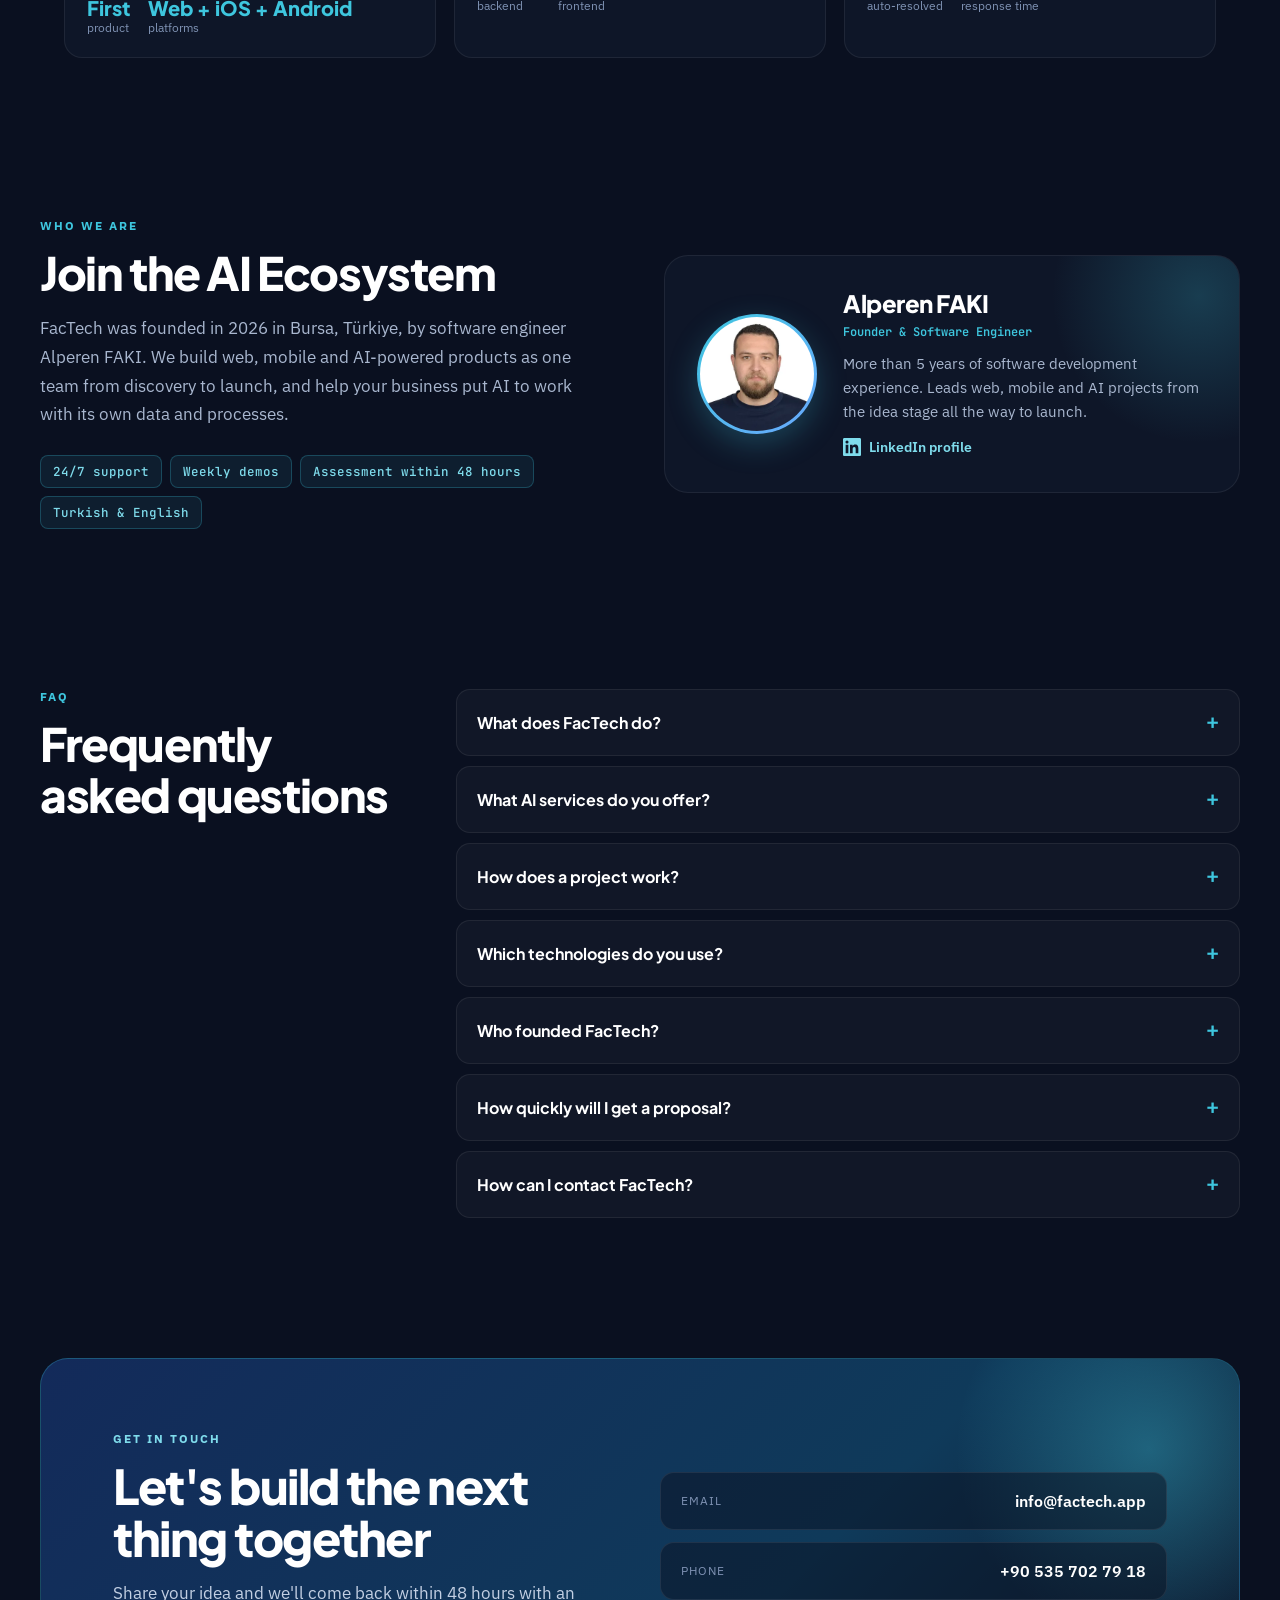
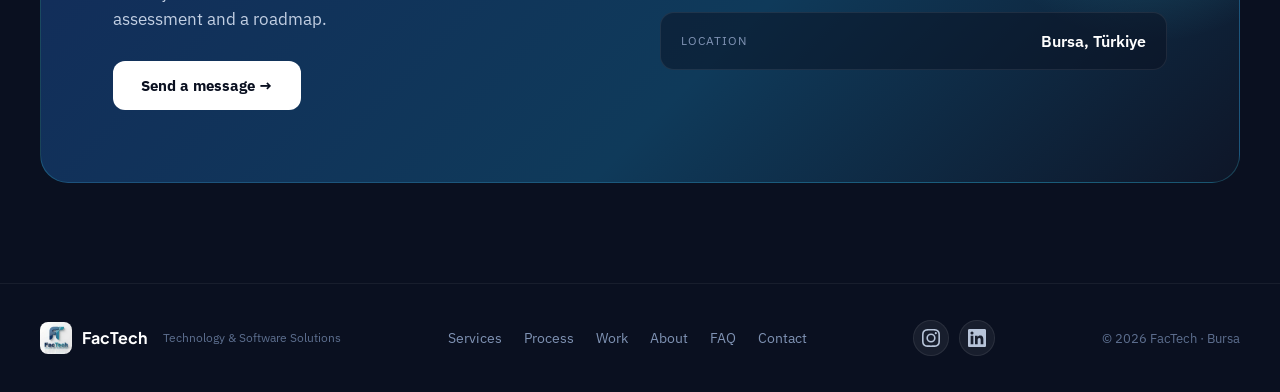
==== commit 09329a43: "feat: rebuild dark design as static, crawlable HTML The dark design uploaded on Sep 5 (6fdfbbb) rend" ====
--- a/en/index.html
+++ b/en/index.html
@@ -3,11 +3,12 @@
 <head>
     <meta charset="UTF-8">
     <meta name="viewport" content="width=device-width, initial-scale=1.0">
-    <title>FacTech | Software Company in Bursa, Turkey – AI, Web & Mobile</title>
-    <meta name="description" content="FacTech is a software company in Bursa, Turkey: AI solutions (chatbots, LLM integration, automation), web development, iOS and Android apps, UI/UX design and cloud services.">
+    <title>FacTech | Software Studio in Bursa – Web, Mobile &amp; AI Solutions</title>
+    <meta name="description" content="FacTech is a software studio in Bursa, Türkiye building web apps, iOS and Android apps, UI/UX design and AI solutions: custom model training, voice assistants and automation.">
     <meta name="robots" content="index, follow, max-image-preview:large, max-snippet:-1">
     <meta name="author" content="FacTech">
-    <meta name="theme-color" content="#6366f1">
+    <meta name="theme-color" content="#0a1020">
+    <meta name="color-scheme" content="dark">
     <meta name="format-detection" content="telephone=no">
 
     <link rel="canonical" href="https://factech.app/en/">
@@ -15,387 +16,799 @@
     <link rel="alternate" hreflang="en" href="https://factech.app/en/">
     <link rel="alternate" hreflang="x-default" href="https://factech.app/">
 
-    <!-- Open Graph / Social -->
     <meta property="og:type" content="website">
     <meta property="og:site_name" content="FacTech">
     <meta property="og:locale" content="en_US">
     <meta property="og:locale:alternate" content="tr_TR">
     <meta property="og:url" content="https://factech.app/en/">
-    <meta property="og:title" content="FacTech | Software Company in Bursa, Turkey">
-    <meta property="og:description" content="AI, web, mobile, UI/UX design, cloud, cyber security and data analytics solutions from a software company based in Bursa, Turkey.">
+    <meta property="og:title" content="FacTech | Software Studio in Bursa, Türkiye">
+    <meta property="og:description" content="Web, mobile and AI-powered products. From SMEs to enterprise, one team from design to launch.">
     <meta property="og:image" content="https://factech.app/og-image.png">
     <meta property="og:image:width" content="1200">
     <meta property="og:image:height" content="630">
-    <meta property="og:image:alt" content="FacTech – software company in Bursa: AI, web and mobile solutions">
+    <meta property="og:image:alt" content="FacTech – We turn your idea into software that ships">
     <meta name="twitter:card" content="summary_large_image">
-    <meta name="twitter:title" content="FacTech | Software Company in Bursa, Turkey">
-    <meta name="twitter:description" content="AI, web, mobile, UI/UX design, cloud, cyber security and data analytics solutions.">
+    <meta name="twitter:title" content="FacTech | Software Studio in Bursa, Türkiye">
+    <meta name="twitter:description" content="Web, mobile and AI-powered products. From SMEs to enterprise, one team from design to launch.">
     <meta name="twitter:image" content="https://factech.app/og-image.png">
 
-    <!-- Icons -->
-    <link rel="icon" href="/favicon.svg" type="image/svg+xml">
     <link rel="icon" href="/favicon.ico" sizes="48x48">
+    <link rel="icon" href="/icon-192.png" type="image/png" sizes="192x192">
     <link rel="apple-touch-icon" href="/apple-touch-icon.png">
     <link rel="manifest" href="/site.webmanifest">
 
-    <!-- Fonts & styles -->
     <link rel="preconnect" href="https://fonts.googleapis.com">
     <link rel="preconnect" href="https://fonts.gstatic.com" crossorigin>
-    <link href="https://fonts.googleapis.com/css2?family=Inter:wght@400;500;600;700;800&display=swap" rel="stylesheet">
-    <link rel="stylesheet" href="/assets/css/styles.css">
+    <link href="https://fonts.googleapis.com/css2?family=IBM+Plex+Sans:wght@400;500;600&family=JetBrains+Mono:wght@400;500;600&family=Plus+Jakarta+Sans:wght@500;600;700;800&display=swap" rel="stylesheet">
+    <link rel="stylesheet" href="/assets/css/site.css">
     <script>document.documentElement.classList.add('js');</script>
 
-    <!-- Structured data (Google rich results + AI assistants) -->
     <script type="application/ld+json">
+{
+  "@context": "https://schema.org",
+  "@graph": [
     {
-      "@context": "https://schema.org",
-      "@graph": [
+      "@type": [
+        "Organization",
+        "ProfessionalService"
+      ],
+      "@id": "https://factech.app/#organization",
+      "name": "FacTech",
+      "alternateName": "FacTech Technology & Software Solutions",
+      "url": "https://factech.app/",
+      "logo": "https://factech.app/logo.jpeg",
+      "image": "https://factech.app/og-image.png",
+      "description": "FacTech is a software studio based in Bursa, Türkiye. It builds web applications, mobile apps, UI/UX designs and AI & automation solutions.",
+      "foundingDate": "2026",
+      "founder": {
+        "@id": "https://factech.app/#founder"
+      },
+      "email": "info@factech.app",
+      "telephone": "+90-535-702-79-18",
+      "address": {
+        "@type": "PostalAddress",
+        "addressLocality": "Bursa",
+        "addressCountry": "TR"
+      },
+      "areaServed": "TR",
+      "knowsLanguage": [
+        "tr",
+        "en"
+      ],
+      "sameAs": [
+        "https://www.instagram.com/factech.app/"
+      ],
+      "knowsAbout": [
+        "Web development",
+        "Mobile app development",
+        "UI/UX design",
+        "Artificial intelligence",
+        "Voice AI assistants",
+        "Fine-tuning",
+        "RAG",
+        "Business process automation",
+        "Next.js",
+        "React",
+        "Vue",
+        ".NET",
+        "Node.js",
+        "PostgreSQL",
+        "Flutter",
+        "React Native",
+        "Swift",
+        "AWS",
+        "Docker",
+        "Kubernetes",
+        "OpenAI",
+        "Python"
+      ],
+      "contactPoint": {
+        "@type": "ContactPoint",
+        "contactType": "customer service",
+        "email": "info@factech.app",
+        "telephone": "+90-535-702-79-18",
+        "availableLanguage": [
+          "Turkish",
+          "English"
+        ]
+      },
+      "hasOfferCatalog": {
+        "@type": "OfferCatalog",
+        "name": "Software Services",
+        "itemListElement": [
+          {
+            "@type": "Offer",
+            "itemOffered": {
+              "@type": "Service",
+              "name": "Web Development",
+              "description": "High-performance, maintainable web products on modern frameworks, from landing pages to complex admin panels."
+            }
+          },
+          {
+            "@type": "Offer",
+            "itemOffered": {
+              "@type": "Service",
+              "name": "Mobile App Development",
+              "description": "iOS and Android apps with Flutter and React Native, including App Store and Google Play release and maintenance."
+            }
+          },
+          {
+            "@type": "Offer",
+            "itemOffered": {
+              "@type": "Service",
+              "name": "UI/UX Design",
+              "description": "User research, flows, interactive prototypes and design systems."
+            }
+          },
+          {
+            "@type": "Offer",
+            "itemOffered": {
+              "@type": "Service",
+              "name": "AI & Automation",
+              "description": "Custom models fine-tuned on company data (fine-tuning + RAG), voice AI assistants, document/email/call-center automation and ERP/CRM integration."
+            }
+          }
+        ]
+      }
+    },
+    {
+      "@type": "Person",
+      "@id": "https://factech.app/#founder",
+      "name": "Alperen FAKI",
+      "jobTitle": "Founder & Software Engineer",
+      "image": "https://factech.app/assets/img/alperen-faki.jpg",
+      "worksFor": {
+        "@id": "https://factech.app/#organization"
+      },
+      "sameAs": [
+        "https://www.linkedin.com/in/alperen-faki/"
+      ]
+    },
+    {
+      "@type": "WebPage",
+      "@id": "https://factech.app/en/#webpage",
+      "url": "https://factech.app/en/",
+      "name": "FacTech | Software Studio in Bursa – Web, Mobile & AI Solutions",
+      "description": "FacTech is a software studio in Bursa, Türkiye building web apps, iOS and Android apps, UI/UX design and AI solutions: custom model training, voice assistants and automation.",
+      "inLanguage": "en",
+      "isPartOf": {
+        "@id": "https://factech.app/#website"
+      },
+      "about": {
+        "@id": "https://factech.app/#organization"
+      },
+      "primaryImageOfPage": "https://factech.app/og-image.png"
+    },
+    {
+      "@type": "FAQPage",
+      "@id": "https://factech.app/en/#faq",
+      "inLanguage": "en",
+      "mainEntity": [
         {
-          "@type": ["Organization", "ProfessionalService"],
-          "@id": "https://factech.app/#organization",
-          "name": "FacTech",
-          "url": "https://factech.app/",
-          "logo": "https://factech.app/logo.jpeg",
-          "image": "https://factech.app/logo.jpeg",
-          "description": "FacTech is a software company based in Bursa, Turkey, offering AI solutions, web development, mobile apps, UI/UX design, cloud solutions, cyber security and data analytics.",
-          "founder": { "@id": "https://factech.app/#founder" },
-          "sameAs": ["https://www.instagram.com/factech.app/"],
-          "knowsAbout": ["Artificial intelligence", "Large language models (LLM)", "Chatbot development", "Business process automation", "Machine learning", "Web development", "Mobile app development", "UI/UX design", "Cloud computing", "Cyber security", "Data analytics", "React", "Next.js", "Flutter", "React Native", ".NET", "C#"],
-          "foundingDate": "2026",
-          "email": "info@factech.app",
-          "telephone": "+90-535-702-79-18",
-          "address": {
-            "@type": "PostalAddress",
-            "addressLocality": "Bursa",
-            "addressCountry": "TR"
-          },
-          "knowsLanguage": ["tr", "en"],
-          "contactPoint": {
-            "@type": "ContactPoint",
-            "contactType": "customer service",
-            "email": "info@factech.app",
-            "telephone": "+90-535-702-79-18",
-            "availableLanguage": ["Turkish", "English"]
-          },
-          "hasOfferCatalog": {
-            "@type": "OfferCatalog",
-            "name": "Software Services",
-            "itemListElement": [
-              { "@type": "Offer", "itemOffered": { "@type": "Service", "name": "AI Solutions", "description": "Chatbots and AI assistants, LLM integration (ChatGPT, Claude, Gemini), business process automation and machine learning models." } },
-              { "@type": "Offer", "itemOffered": { "@type": "Service", "name": "Web Development", "description": "Responsive, fast, SEO-optimized and secure websites built with modern technologies." } },
-              { "@type": "Offer", "itemOffered": { "@type": "Service", "name": "Mobile App Development", "description": "Native and cross-platform mobile applications for iOS and Android." } },
-              { "@type": "Offer", "itemOffered": { "@type": "Service", "name": "UI/UX Design", "description": "User-centered, functional interface design." } },
-              { "@type": "Offer", "itemOffered": { "@type": "Service", "name": "Cloud Solutions", "description": "Scalable and secure systems on AWS, Azure and Google Cloud." } },
-              { "@type": "Offer", "itemOffered": { "@type": "Service", "name": "Cyber Security", "description": "Security solutions including penetration testing and security audits." } },
-              { "@type": "Offer", "itemOffered": { "@type": "Service", "name": "Data Analytics", "description": "Turning big data into meaningful insights." } }
-            ]
+          "@type": "Question",
+          "name": "What does FacTech do?",
+          "acceptedAnswer": {
+            "@type": "Answer",
+            "text": "FacTech is a software studio based in Bursa, Türkiye. It builds web applications, iOS and Android mobile apps, UI/UX designs and AI & automation solutions, working as one team from design to launch for SMEs and enterprises alike."
           }
         },
         {
-          "@type": "Person",
-          "@id": "https://factech.app/#founder",
-          "name": "Alperen FAKI",
-          "jobTitle": "Founder & Software Engineer",
-          "worksFor": { "@id": "https://factech.app/#organization" },
-          "image": "https://factech.app/assets/img/alperen-faki.jpg",
-          "sameAs": ["https://www.linkedin.com/in/alperen-faki/"],
-          "knowsAbout": ["Software engineering", "Artificial intelligence", "Web development", "Mobile app development", "React", "Next.js", "Flutter", ".NET"]
+          "@type": "Question",
+          "name": "What AI services do you offer?",
+          "acceptedAnswer": {
+            "@type": "Answer",
+            "text": "We build custom models trained on your company data (fine-tuning and RAG), voice AI assistants for phone, call center and mobile, document, email and call-center automation, and ERP / CRM integrations."
+          }
         },
         {
-          "@type": "WebPage",
-          "@id": "https://factech.app/en/#webpage",
-          "url": "https://factech.app/en/",
-          "name": "FacTech | Software Company in Bursa, Turkey – AI, Web & Mobile",
-          "inLanguage": "en",
-          "isPartOf": { "@id": "https://factech.app/#website" },
-          "about": { "@id": "https://factech.app/#organization" }
+          "@type": "Question",
+          "name": "How does a project work?",
+          "acceptedAnswer": {
+            "@type": "Answer",
+            "text": "Every project follows four steps: Discovery (1 week), Design (1–3 weeks), Build in 2-week sprints, and ongoing Launch & Care. You see a working demo at the end of every sprint."
+          }
         },
         {
-          "@type": "FAQPage",
-          "@id": "https://factech.app/en/#faq",
-          "inLanguage": "en",
-          "mainEntity": [
-            { "@type": "Question", "name": "What does FacTech do?", "acceptedAnswer": { "@type": "Answer", "text": "FacTech is a software company based in Bursa, Turkey. It offers AI solutions, web development, iOS and Android mobile app development, UI/UX design, cloud solutions, cyber security and data analytics." } },
-            { "@type": "Question", "name": "What AI services do you offer?", "acceptedAnswer": { "@type": "Answer", "text": "We build custom chatbots and AI assistants, integrate large language models (LLMs) such as ChatGPT, Claude and Gemini into existing software, automate business processes with AI and build machine learning models." } },
-            { "@type": "Question", "name": "Where is FacTech located?", "acceptedAnswer": { "@type": "Answer", "text": "FacTech was founded in 2026 by software engineer Alperen FAKI in Bursa, Turkey, and operates from Bursa." } },
-            { "@type": "Question", "name": "Which technologies do you use?", "acceptedAnswer": { "@type": "Answer", "text": "We use React and Next.js for web, Flutter and React Native for mobile, and .NET and C# for the backend." } },
-            { "@type": "Question", "name": "Which platforms do you build mobile apps for?", "acceptedAnswer": { "@type": "Answer", "text": "We build both native and cross-platform mobile applications for iOS and Android." } },
-            { "@type": "Question", "name": "Which cloud platforms do you work with?", "acceptedAnswer": { "@type": "Answer", "text": "We build scalable, secure systems and provide guidance on AWS, Microsoft Azure and Google Cloud." } },
-            { "@type": "Question", "name": "How can I contact FacTech?", "acceptedAnswer": { "@type": "Answer", "text": "Email info@factech.app or call +90 535 702 79 18." } }
-          ]
+          "@type": "Question",
+          "name": "Which technologies do you use?",
+          "acceptedAnswer": {
+            "@type": "Answer",
+            "text": "Next.js, React, Vue, .NET, Node.js and PostgreSQL for web; Flutter, React Native, Firebase and Swift for mobile; OpenAI, Python, RAG and vector databases for AI; and AWS, Docker and Kubernetes for infrastructure."
+          }
+        },
+        {
+          "@type": "Question",
+          "name": "Who founded FacTech?",
+          "acceptedAnswer": {
+            "@type": "Answer",
+            "text": "FacTech was founded in 2026 in Bursa, Türkiye, by software engineer Alperen FAKI."
+          }
+        },
+        {
+          "@type": "Question",
+          "name": "How quickly will I get a proposal?",
+          "acceptedAnswer": {
+            "@type": "Answer",
+            "text": "Share your idea and we come back within 48 hours with an assessment and a roadmap."
+          }
+        },
+        {
+          "@type": "Question",
+          "name": "How can I contact FacTech?",
+          "acceptedAnswer": {
+            "@type": "Answer",
+            "text": "Email info@factech.app or call +90 535 702 79 18."
+          }
         }
       ]
     }
+  ]
+}
     </script>
 
     <script defer src="/_vercel/insights/script.js"></script>
 </head>
 <body>
-    <a href="#main" class="skip-link">Skip to content</a>
-    <div class="mobile-overlay" id="mobileOverlay"></div>
-
-    <header id="mainHeader">
-        <nav aria-label="Main menu">
-            <a href="#home" class="logo" aria-label="FacTech home">
-                <div class="logo-icon" aria-hidden="true">FT</div>
-                <span class="logo-text">FacTech</span>
-            </a>
-            <button class="hamburger" id="hamburger" aria-label="Toggle menu" aria-expanded="false" aria-controls="navRight">
-                <span></span>
-                <span></span>
-                <span></span>
-            </button>
-            <div class="nav-right" id="navRight">
-                <ul>
-                    <li><a href="#home">Home</a></li>
-                    <li><a href="#services">Services</a></li>
-                    <li><a href="#about">About</a></li>
-                    <li><a href="#faq">FAQ</a></li>
-                    <li><a href="#contact">Contact</a></li>
-                </ul>
-                <div class="lang-toggle" aria-label="Language">
-                    <a class="lang-btn active" href="/en/" hreflang="en" data-lang="en" aria-current="page">EN</a>
-                    <a class="lang-btn" href="/" hreflang="tr" lang="tr" data-lang="tr">TR</a>
-                </div>
+<a href="#main" class="skip-link">Skip to content</a>
+<div style="min-height: 100vh; overflow-x: clip; position: relative;">
+<header style="position: fixed; top: 0px; left: 0px; right: 0px; z-index: 50; backdrop-filter: blur(18px); background: rgba(10, 16, 32, 0.72); border-bottom: 1px solid rgba(255, 255, 255, 0.06);">
+  <nav aria-label="Main menu" style="max-width: 1200px; margin: 0px auto; padding: 14px 24px; display: flex; align-items: center; justify-content: space-between; gap: 16px;">
+    <a href="#home" aria-label="FacTech" style="display: flex; align-items: center; gap: 10px; color: rgb(255, 255, 255);">
+      <span style="position: relative; width: 46px; height: 46px; border-radius: 13px; background: rgb(255, 255, 255); padding: 2px; box-shadow: rgba(62, 198, 222, 0.35) 0px 0px 0px 1px, rgba(62, 198, 222, 0.25) 0px 6px 20px; overflow: hidden; display: block; flex: 0 0 auto;"><img src="/assets/img/logo-mark.jpg" alt="" width="128" height="128" style="width: 100%; height: 100%; display: block;"></span>
+      <span style="display: flex; flex-direction: column; line-height: 1;"><span style="font: 800 21px &quot;Plus Jakarta Sans&quot;, sans-serif; letter-spacing: -0.5px; color: rgb(255, 255, 255);">Fac<span style="color: rgb(62, 198, 222);">Tech</span></span><span style="font: 600 9px &quot;JetBrains Mono&quot;, monospace; letter-spacing: 1.6px; text-transform: uppercase; color: rgb(127, 146, 179); margin-top: 4px;">Software Solutions</span></span>
+    </a>
+    <div style="display: flex; align-items: center; gap: 6px; flex-wrap: wrap; justify-content: flex-end;">
+      <a href="#services" class="scp0" style="color: rgb(183, 196, 217); font-size: 14px; font-weight: 500; padding: 8px 12px; border-radius: 999px;">Services</a>
+      <a href="#process" class="scp0" style="color: rgb(183, 196, 217); font-size: 14px; font-weight: 500; padding: 8px 12px; border-radius: 999px;">Process</a>
+      <a href="#work" class="scp0" style="color: rgb(183, 196, 217); font-size: 14px; font-weight: 500; padding: 8px 12px; border-radius: 999px;">Work</a><a href="#about" class="scp0" style="color: rgb(183, 196, 217); font-size: 14px; font-weight: 500; padding: 8px 12px; border-radius: 999px;">About</a>
+      <a href="#contact" class="scp0" style="color: rgb(183, 196, 217); font-size: 14px; font-weight: 500; padding: 8px 12px; border-radius: 999px;">Contact</a>
+      <div style="display: flex; background: rgba(255, 255, 255, 0.06); border: 1px solid rgba(255, 255, 255, 0.08); border-radius: 999px; padding: 3px; margin-left: 8px;">
+        <a href="/" hreflang="tr" lang="tr" data-lang="tr" style="display: inline-block; border: 0px; cursor: pointer; font: 600 12px &quot;IBM Plex Sans&quot;, sans-serif; padding: 5px 11px; border-radius: 999px; background: transparent; color: rgb(183, 196, 217);">TR</a>
+        <a href="/en/" hreflang="en" lang="en" data-lang="en" aria-current="page" style="display: inline-block; border: 0px; cursor: pointer; font: 600 12px &quot;IBM Plex Sans&quot;, sans-serif; padding: 5px 11px; border-radius: 999px; background: rgb(62, 198, 222); color: rgb(6, 20, 31);">EN</a>
+      </div>
+    </div>
+  </nav></header><main id="main">
+<section id="home" style="position: relative; padding: 150px 24px 80px; overflow: hidden;">
+  <div style="position: absolute; inset: 0px; background-image: linear-gradient(rgba(62, 198, 222, 0.06) 1px, transparent 1px), linear-gradient(90deg, rgba(62, 198, 222, 0.06) 1px, transparent 1px); background-size: 48px 48px; mask-image: radial-gradient(70% 60% at 50% 30%, rgb(0, 0, 0) 30%, transparent 100%); animation: 6s linear 0s infinite normal none running ftGridMove; pointer-events: none;"></div>
+  <div style="position: absolute; top: -200px; left: 50%; transform: translateX(-50%); width: 900px; height: 600px; background: radial-gradient(rgba(47, 180, 207, 0.22), transparent 65%); pointer-events: none;"></div>
+  <div style="position: relative; max-width: 1200px; margin: 0px auto; display: grid; grid-template-columns: repeat(auto-fit, minmax(min(100%, 420px), 1fr)); gap: 56px; align-items: center;">
+    <div>
+      <div style="display: inline-flex; align-items: center; gap: 8px; padding: 6px 14px 6px 8px; border-radius: 999px; border: 1px solid rgba(62, 198, 222, 0.3); background: rgba(62, 198, 222, 0.08); font-size: 12.5px; font-weight: 600; color: rgb(127, 220, 236); animation: 0.8s ease 0.1s 1 normal both running ftFade;">
+        <span style="width: 8px; height: 8px; border-radius: 50%; background: rgb(62, 198, 222); animation: 2s ease 0s infinite normal none running ftPulse;"></span>Software studio based in Bursa, Türkiye
+      </div>
+      <h1 style="font: 800 clamp(38px, 5.4vw, 66px) / 1.05 &quot;Plus Jakarta Sans&quot;, sans-serif; letter-spacing: -2px; margin: 22px 0px 20px; color: rgb(255, 255, 255); text-wrap: balance; animation: 0.8s ease 0.25s 1 normal both running ftFade;">We turn your idea into <span style="display: inline-grid; vertical-align: bottom; perspective: 600px; text-align: left;"><span class="rot-sizer" aria-hidden="true" data-text="AI solutions" style="grid-area: 1 / 1; visibility: hidden; white-space: nowrap;"></span><span id="rotWord" data-words="[&quot;web apps&quot;,&quot;mobile apps&quot;,&quot;AI solutions&quot;,&quot;software&quot;]" style="grid-area: 1 / 1; white-space: nowrap; background: linear-gradient(90deg, rgb(62, 198, 222), rgb(106, 169, 255)) text; color: transparent; animation: 0.6s cubic-bezier(0.2, 0.7, 0.2, 1) 0s 1 normal both running ftWordIn; transform-origin: center bottom;">web apps</span></span><br>that ship</h1>
+      <p style="font-size: 18px; line-height: 1.65; color: rgb(169, 183, 207); max-width: 520px; margin: 0px 0px 34px; text-wrap: pretty; animation: 0.8s ease 0.4s 1 normal both running ftFade;">Web, mobile and AI-powered products. From SMEs to enterprise, one team from design to launch.</p>
+      <div style="display: flex; gap: 12px; flex-wrap: wrap; animation: 0.8s ease 0.55s 1 normal both running ftFade;">
+        <a href="#contact" class="scp1" style="display: inline-flex; align-items: center; gap: 8px; padding: 14px 26px; border-radius: 12px; background: rgb(62, 198, 222); color: rgb(6, 20, 31); font-weight: 700; font-size: 15px; box-shadow: rgba(62, 198, 222, 0.3) 0px 10px 30px; transition: transform 0.2s;">Tell us about your project →</a>
+        <a href="#services" class="scp2" style="display: inline-flex; align-items: center; padding: 14px 24px; border-radius: 12px; border: 1px solid rgba(255, 255, 255, 0.14); color: rgb(229, 236, 246); font-weight: 600; font-size: 15px; transition: background 0.2s;">See services</a>
+      </div>
+      <div style="display: flex; gap: 36px; flex-wrap: wrap; margin-top: 48px; animation: 0.8s ease 0.7s 1 normal both running ftFade;">
+        <div><div style="font: 800 32px &quot;Plus Jakarta Sans&quot;, sans-serif; color: rgb(255, 255, 255); letter-spacing: -1px;">4</div><div style="font-size: 13px; color: rgb(127, 146, 179);">Service areas</div></div>
+        <div><div style="font: 800 32px &quot;Plus Jakarta Sans&quot;, sans-serif; color: rgb(255, 255, 255); letter-spacing: -1px;">24/7</div><div style="font-size: 13px; color: rgb(127, 146, 179);">Support</div></div>
+        <div><div style="font: 800 32px &quot;Plus Jakarta Sans&quot;, sans-serif; color: rgb(255, 255, 255); letter-spacing: -1px;">2</div><div style="font-size: 13px; color: rgb(127, 146, 179);">Languages (TR / EN)</div></div>
+      </div>
+    </div>
+
+    
+    <div id="heroScene" aria-hidden="true" style="position: relative; min-height: 520px; animation: 1s ease 0.5s 1 normal both running ftFade; perspective: 1200px;"><div id="heroSceneInner" style="position: absolute; inset: 0px; transform-style: preserve-3d; transform: none; transition: transform 0.25s ease-out;">
+      
+      <div style="position: absolute; left: 0px; right: 64px; top: 20px; border-radius: 16px; background: linear-gradient(rgb(18, 27, 48), rgb(14, 22, 40)); border: 1px solid rgba(255, 255, 255, 0.09); box-shadow: rgba(0, 0, 0, 0.5) 0px 40px 80px, rgba(255, 255, 255, 0.06) 0px 1px 0px inset; overflow: hidden; animation: 7s ease-in-out 0s infinite normal none running ftFloat;">
+        <div style="display: flex; align-items: center; gap: 6px; padding: 12px 14px; border-bottom: 1px solid rgba(255, 255, 255, 0.06);">
+          <span style="width: 10px; height: 10px; border-radius: 50%; background: rgb(255, 95, 87);"></span><span style="width: 10px; height: 10px; border-radius: 50%; background: rgb(254, 188, 46);"></span><span style="width: 10px; height: 10px; border-radius: 50%; background: rgb(40, 200, 64);"></span>
+          <span style="margin-left: 10px; font: 500 11px &quot;JetBrains Mono&quot;, monospace; color: rgb(93, 111, 143);">app.factech.app / overview</span>
+        </div>
+        <div style="display: grid; grid-template-columns: 52px 1fr; min-height: 300px;">
+          <div style="border-right: 1px solid rgba(255, 255, 255, 0.06); padding: 14px 0px; display: flex; flex-direction: column; align-items: center; gap: 14px;">
+            <span style="width: 22px; height: 22px; border-radius: 7px; background: rgb(62, 198, 222);"></span>
+            <span style="width: 22px; height: 22px; border-radius: 7px; background: rgba(255, 255, 255, 0.08);"></span>
+            <span style="width: 22px; height: 22px; border-radius: 7px; background: rgba(255, 255, 255, 0.08);"></span>
+            <span style="width: 22px; height: 22px; border-radius: 7px; background: rgba(255, 255, 255, 0.08);"></span>
+          </div>
+          <div style="padding: 16px;">
+            <div style="display: flex; align-items: center; gap: 8px; margin-bottom: 10px;"><img src="/assets/img/logo-mark.jpg" alt="" width="22" height="22" style="width: 22px; height: 22px; border-radius: 6px; object-fit: cover; background: rgb(255, 255, 255);"><span style="font: 600 11px &quot;JetBrains Mono&quot;, monospace; color: rgb(127, 146, 179);">FacTech Console</span></div>
+            <div style="display: flex; justify-content: space-between; align-items: center; margin-bottom: 12px;">
+              <div><div style="font-size: 10px; color: rgb(127, 146, 179); text-transform: uppercase; letter-spacing: 1px;">Monthly revenue</div><div style="font: 800 22px &quot;Plus Jakarta Sans&quot;, sans-serif; color: rgb(255, 255, 255);">₺184.300</div></div>
+              <div style="font: 600 11px &quot;JetBrains Mono&quot;, monospace; color: rgb(62, 224, 160); background: rgba(62, 224, 160, 0.12); padding: 4px 8px; border-radius: 6px;">▲ 24.8%</div>
             </div>
-        </nav>
-    </header>
-
-    <main id="main">
-        <section class="hero" id="home">
-            <div class="floating-shapes" aria-hidden="true">
-                <div class="floating-shape"></div>
-                <div class="floating-shape"></div>
-                <div class="floating-shape"></div>
-                <div class="floating-shape"></div>
+            <svg viewBox="0 0 320 110" preserveAspectRatio="none" style="width: 100%; height: 110px; display: block;">
+              <defs><linearGradient id="ftg" x1="0" x2="0" y1="0" y2="1"><stop offset="0" stop-color="#3ec6de" stop-opacity=".35"></stop><stop offset="1" stop-color="#3ec6de" stop-opacity="0"></stop></linearGradient></defs>
+              <path d="M0 90 L40 78 L80 82 L120 60 L160 66 L200 40 L240 48 L280 22 L320 30 L320 110 L0 110Z" fill="url(#ftg)" style="animation: 1.4s ease 1.2s 1 normal both running ftPop;"></path>
+              <path d="M0 90 L40 78 L80 82 L120 60 L160 66 L200 40 L240 48 L280 22 L320 30" fill="none" stroke="#3ec6de" stroke-width="2.5" stroke-linecap="round" stroke-dasharray="520" stroke-dashoffset="520" style="animation: 2.2s cubic-bezier(0.4, 0, 0.2, 1) 0.8s 1 normal forwards running ftDash;"></path>
+              <circle cx="280" cy="22" r="4" fill="#fff" style="animation: 0.4s ease 2.6s 1 normal both running ftPop;"></circle>
+            </svg>
+            <div style="display: grid; grid-template-columns: repeat(3, 1fr); gap: 10px; margin-top: 14px;">
+              <div style="background: rgba(255, 255, 255, 0.04); border: 1px solid rgba(255, 255, 255, 0.06); border-radius: 10px; padding: 10px;"><div style="font-size: 10px; color: rgb(127, 146, 179);">Users</div><div style="font: 700 16px &quot;Plus Jakarta Sans&quot;, sans-serif; color: rgb(255, 255, 255);">12.4k</div><div style="display: flex; gap: 3px; align-items: flex-end; height: 22px; margin-top: 6px;"><span style="flex: 1 1 0%; background: rgb(43, 74, 122); height: 40%; transform-origin: center bottom; animation: 0.6s ease 1.5s 1 normal both running ftBar;"></span><span style="flex: 1 1 0%; background: rgb(43, 74, 122); height: 60%; transform-origin: center bottom; animation: 0.6s ease 1.6s 1 normal both running ftBar;"></span><span style="flex: 1 1 0%; background: rgb(43, 74, 122); height: 50%; transform-origin: center bottom; animation: 0.6s ease 1.7s 1 normal both running ftBar;"></span><span style="flex: 1 1 0%; background: rgb(62, 198, 222); height: 100%; transform-origin: center bottom; animation: 0.6s ease 1.8s 1 normal both running ftBar;"></span></div></div>
+              <div style="background: rgba(255, 255, 255, 0.04); border: 1px solid rgba(255, 255, 255, 0.06); border-radius: 10px; padding: 10px;"><div style="font-size: 10px; color: rgb(127, 146, 179);">Orders</div><div style="font: 700 16px &quot;Plus Jakarta Sans&quot;, sans-serif; color: rgb(255, 255, 255);">3,208</div><div style="height: 4px; background: rgba(255, 255, 255, 0.08); border-radius: 4px; margin-top: 14px; overflow: hidden;"><div style="height: 100%; width: 72%; background: linear-gradient(90deg, rgb(47, 95, 168), rgb(62, 198, 222)); transform-origin: left center; animation: 1.6s ease 1.6s 1 normal both running ftType;"></div></div></div>
+              <div style="background: rgba(255, 255, 255, 0.04); border: 1px solid rgba(255, 255, 255, 0.06); border-radius: 10px; padding: 10px;"><div style="font-size: 10px; color: rgb(127, 146, 179);">Uptime</div><div style="font: 700 16px &quot;Plus Jakarta Sans&quot;, sans-serif; color: rgb(255, 255, 255);">99.98%</div><div style="display: flex; gap: 2px; margin-top: 12px;"><span style="flex: 1 1 0%; height: 8px; border-radius: 2px; background: rgb(62, 224, 160);"></span><span style="flex: 1 1 0%; height: 8px; border-radius: 2px; background: rgb(62, 224, 160);"></span><span style="flex: 1 1 0%; height: 8px; border-radius: 2px; background: rgb(62, 224, 160);"></span><span style="flex: 1 1 0%; height: 8px; border-radius: 2px; background: rgb(62, 224, 160);"></span><span style="flex: 1 1 0%; height: 8px; border-radius: 2px; background: rgb(254, 188, 46);"></span><span style="flex: 1 1 0%; height: 8px; border-radius: 2px; background: rgb(62, 224, 160);"></span><span style="flex: 1 1 0%; height: 8px; border-radius: 2px; background: rgb(62, 224, 160);"></span></div></div>
             </div>
-            <div class="hero-content">
-                <div class="hero-badge">Software Company Based in Bursa, Turkey</div>
-                <h1>We Build the <span class="gradient-text">Digital Future</span></h1>
-                <p>We drive your business forward with modern, innovative software solutions. Let our expert team bring your vision to life.</p>
-                <div class="hero-buttons">
-                    <a href="#contact" class="btn-primary">Get Started</a>
-                    <a href="#services" class="btn-secondary">Our Services</a>
-                </div>
+          </div>
+        </div>
+      </div>
+
+      
+      <div style="position: absolute; left: -16px; bottom: 56px; width: min(300px, 70%); border-radius: 12px; background: rgb(11, 18, 34); border: 1px solid rgba(255, 255, 255, 0.1); box-shadow: rgba(0, 0, 0, 0.5) 0px 30px 60px; padding: 12px 14px; font: 12px / 1.7 &quot;JetBrains Mono&quot;, monospace; animation: 8s ease-in-out -3s infinite normal none running ftFloat;">
+        <div style="display: flex; gap: 8px; align-items: center; margin-bottom: 6px;"><span style="font-size: 10px; color: rgb(93, 111, 143);">deploy.ts</span><span style="margin-left: auto; font-size: 10px; padding: 2px 6px; border-radius: 4px; background: rgba(62, 224, 160, 0.14); color: rgb(62, 224, 160);">✓ passing</span></div>
+        <div style="white-space: nowrap; overflow: hidden; width: 0px; animation: 1s steps(30) 1.4s 1 normal forwards running ftType;"><span style="color: rgb(199, 146, 234);">const</span> <span style="color: rgb(130, 170, 255);">app</span> = <span style="color: rgb(130, 170, 255);">factech</span>.<span style="color: rgb(255, 203, 107);">build</span>({</div>
+        <div style="white-space: nowrap; overflow: hidden; width: 0px; animation: 0.9s steps(26) 2.4s 1 normal forwards running ftType;">&nbsp;&nbsp;web: <span style="color: rgb(195, 232, 141);">"next"</span>, mobile: <span style="color: rgb(195, 232, 141);">"flutter"</span>,</div>
+        <div style="white-space: nowrap; overflow: hidden; width: 0px; animation: 0.8s steps(22) 3.3s 1 normal forwards running ftType;">&nbsp;&nbsp;ai: <span style="color: rgb(195, 232, 141);">"assistant"</span></div>
+        <div style="white-space: nowrap; overflow: hidden; width: 0px; animation: 0.7s steps(18) 4.1s 1 normal forwards running ftType;">});<span style="color: rgb(130, 170, 255);">app</span>.<span style="color: rgb(255, 203, 107);">deploy</span>()<span style="display: inline-block; width: 7px; height: 13px; background: rgb(62, 198, 222); vertical-align: -2px; margin-left: 2px; animation: 1s step-end 0s infinite normal none running ftBlink;"></span></div>
+      </div>
+
+      
+      <div style="position: absolute; right: 0px; top: 110px; width: 132px; height: 250px; border-radius: 24px; background: rgb(11, 18, 34); border: 1px solid rgba(255, 255, 255, 0.12); box-shadow: rgba(0, 0, 0, 0.55) 0px 30px 60px, rgb(20, 29, 51) 0px 0px 0px 4px; overflow: hidden; animation: 6s ease-in-out -1.5s infinite normal none running ftFloat;">
+        <div style="width: 44px; height: 6px; border-radius: 4px; background: rgb(29, 43, 71); margin: 8px auto 0px;"></div>
+        <div style="padding: 14px 12px;">
+          <div style="font-size: 9px; color: rgb(127, 146, 179);">Hello</div>
+          <div style="font: 700 12px &quot;Plus Jakarta Sans&quot;, sans-serif; color: rgb(255, 255, 255); margin-bottom: 12px;">Ayşe Y.</div>
+          <div style="background: linear-gradient(135deg, rgb(31, 63, 122), rgb(47, 180, 207)); border-radius: 10px; padding: 10px; color: rgb(255, 255, 255); animation: 0.6s ease 1.8s 1 normal both running ftPop;"><div style="font-size: 8px; opacity: 0.8;">Balance</div><div style="font: 700 14px &quot;Plus Jakarta Sans&quot;, sans-serif;">₺48,250</div></div>
+          <div style="display: flex; flex-direction: column; gap: 6px; margin-top: 10px;">
+            <div style="display: flex; align-items: center; gap: 6px; animation: 0.5s ease 2.3s 1 normal both running ftPop;"><span style="width: 18px; height: 18px; border-radius: 6px; background: rgba(62, 198, 222, 0.2);"></span><div style="flex: 1 1 0%;"><div style="height: 5px; width: 70%; border-radius: 3px; background: rgba(255, 255, 255, 0.2);"></div><div style="height: 4px; width: 40%; border-radius: 3px; background: rgba(255, 255, 255, 0.1); margin-top: 3px;"></div></div></div>
+            <div style="display: flex; align-items: center; gap: 6px; animation: 0.5s ease 2.6s 1 normal both running ftPop;"><span style="width: 18px; height: 18px; border-radius: 6px; background: rgba(106, 169, 255, 0.2);"></span><div style="flex: 1 1 0%;"><div style="height: 5px; width: 55%; border-radius: 3px; background: rgba(255, 255, 255, 0.2);"></div><div style="height: 4px; width: 35%; border-radius: 3px; background: rgba(255, 255, 255, 0.1); margin-top: 3px;"></div></div></div>
+            <div style="display: flex; align-items: center; gap: 6px; animation: 0.5s ease 2.9s 1 normal both running ftPop;"><span style="width: 18px; height: 18px; border-radius: 6px; background: rgba(62, 224, 160, 0.2);"></span><div style="flex: 1 1 0%;"><div style="height: 5px; width: 62%; border-radius: 3px; background: rgba(255, 255, 255, 0.2);"></div><div style="height: 4px; width: 30%; border-radius: 3px; background: rgba(255, 255, 255, 0.1); margin-top: 3px;"></div></div></div>
+          </div>
+        </div>
+      </div>
+
+      
+      <div style="position: absolute; right: 40px; bottom: 14px; width: min(250px, 60%); border-radius: 14px; background: rgba(18, 27, 48, 0.92); backdrop-filter: blur(10px); border: 1px solid rgba(62, 198, 222, 0.3); box-shadow: rgba(0, 0, 0, 0.5) 0px 20px 50px; padding: 12px 14px; animation: 0.6s ease 3.4s 1 normal both running ftPop;">
+        <div style="display: flex; align-items: center; gap: 8px; margin-bottom: 8px;"><span style="width: 22px; height: 22px; border-radius: 50%; background: conic-gradient(rgb(62, 198, 222), rgb(106, 169, 255), rgb(62, 198, 222)); animation: 3s linear 0s infinite normal none running ftOrbit;"></span><span style="font: 600 11px &quot;JetBrains Mono&quot;, monospace; color: rgb(127, 220, 236);">AI Assistant</span></div>
+        <div style="font-size: 12px; line-height: 1.5; color: rgb(213, 222, 238);">Orders are up 24% this month. Stock alert: reorder recommended for 3 products.</div>
+      </div>
+
+      
+      <div style="position: absolute; left: 24px; top: -14px; display: flex; gap: 6px; align-items: center; font: 600 10px &quot;JetBrains Mono&quot;, monospace;">
+        <span style="padding: 5px 9px; border-radius: 6px; animation: 4s ease 0.5s 1 normal both running ftPipe;">BUILD</span><span style="width: 12px; height: 1px; background: rgb(62, 198, 222);"></span>
+        <span style="padding: 5px 9px; border-radius: 6px; animation: 4s ease 1.5s 1 normal both running ftPipe;">TEST</span><span style="width: 12px; height: 1px; background: rgb(62, 198, 222);"></span>
+        <span style="padding: 5px 9px; border-radius: 6px; animation: 4s ease 2.5s 1 normal both running ftPipe;">DEPLOY</span>
+      </div>
+    </div></div>
+  </div></section><section style="padding: 20px 0px 60px; border-top: 1px solid rgba(255, 255, 255, 0.05);">
+  <div style="text-align: center; font-size: 12px; letter-spacing: 2px; text-transform: uppercase; color: rgb(93, 111, 143); margin-bottom: 22px;">Technologies we work with</div>
+  <div style="overflow: hidden; mask-image: linear-gradient(90deg, transparent, rgb(0, 0, 0) 15%, rgb(0, 0, 0) 85%, transparent);">
+    <div style="display: flex; gap: 56px; width: max-content; animation: 30s linear 0s infinite normal none running ftMarquee; font: 700 20px &quot;Plus Jakarta Sans&quot;, sans-serif; color: rgb(111, 130, 163); white-space: nowrap;">
+      <span>React</span><span>Next.js</span><span>Flutter</span><span>.NET</span><span>Node.js</span><span>PostgreSQL</span><span>AWS</span><span>OpenAI</span><span>Vue</span><span>Docker</span><span>Kubernetes</span><span>Figma</span>
+      <span aria-hidden="true">React</span><span aria-hidden="true">Next.js</span><span aria-hidden="true">Flutter</span><span aria-hidden="true">.NET</span><span aria-hidden="true">Node.js</span><span aria-hidden="true">PostgreSQL</span><span aria-hidden="true">AWS</span><span aria-hidden="true">OpenAI</span><span aria-hidden="true">Vue</span><span aria-hidden="true">Docker</span><span aria-hidden="true">Kubernetes</span><span aria-hidden="true">Figma</span>
+    </div>
+  </div></section><section id="services" style="padding: 80px 24px; max-width: 1200px; margin: 0px auto;">
+  <div data-reveal="" style="max-width: 640px; margin-bottom: 48px;">
+    <div style="font-size: 12px; letter-spacing: 2px; text-transform: uppercase; color: rgb(62, 198, 222); font-weight: 700; margin-bottom: 14px;">What we do</div>
+    <h2 style="font: 800 clamp(30px, 4vw, 46px) / 1.1 &quot;Plus Jakarta Sans&quot;, sans-serif; letter-spacing: -1.4px; color: rgb(255, 255, 255); margin: 0px 0px 16px; text-wrap: balance;">End-to-end across four disciplines</h2>
+    <p style="font-size: 17px; line-height: 1.6; color: rgb(169, 183, 207); margin: 0px;">Same team from discovery to launch. Each service works alone or together.</p>
+  </div>
+  <div style="display: grid; grid-template-columns: repeat(auto-fit, minmax(min(100%, 250px), 1fr)); gap: 16px;">
+    
+      <a href="#web" data-reveal="" class="scp3" style="display: flex; flex-direction: column; gap: 14px; padding: 28px 26px; border-radius: 18px; background: linear-gradient(rgba(255, 255, 255, 0.05), rgba(255, 255, 255, 0.02)); border: 1px solid rgba(255, 255, 255, 0.08); color: rgb(229, 236, 246); min-height: 260px;">
+        <div style="font: 600 12px &quot;JetBrains Mono&quot;, monospace; color: rgb(62, 198, 222);">01</div>
+        <div style="width: 44px; height: 44px; border-radius: 12px; background: rgba(62, 198, 222, 0.14); display: grid; place-items: center;"><span style="width: 16px; height: 16px; border-radius: 4px; background: rgb(62, 198, 222);"></span></div>
+        <h3 style="font: 700 20px &quot;Plus Jakarta Sans&quot;, sans-serif; letter-spacing: -0.4px; margin: 0px;">Web Development</h3>
+        <p style="font-size: 14px; line-height: 1.6; color: rgb(169, 183, 207); margin: 0px; flex: 1 1 0%;">Fast, SEO-ready and scalable web applications.</p>
+        <div style="font-size: 13px; font-weight: 600; color: rgb(62, 198, 222);">Details →</div>
+      </a>
+    
+      <a href="#mobile" data-reveal="" class="scp3" style="display: flex; flex-direction: column; gap: 14px; padding: 28px 26px; border-radius: 18px; background: linear-gradient(rgba(255, 255, 255, 0.05), rgba(255, 255, 255, 0.02)); border: 1px solid rgba(255, 255, 255, 0.08); color: rgb(229, 236, 246); min-height: 260px;">
+        <div style="font: 600 12px &quot;JetBrains Mono&quot;, monospace; color: rgb(62, 198, 222);">02</div>
+        <div style="width: 44px; height: 44px; border-radius: 12px; background: rgba(106, 169, 255, 0.14); display: grid; place-items: center;"><span style="width: 16px; height: 16px; border-radius: 50%; background: rgb(106, 169, 255);"></span></div>
+        <h3 style="font: 700 20px &quot;Plus Jakarta Sans&quot;, sans-serif; letter-spacing: -0.4px; margin: 0px;">Mobile Apps</h3>
+        <p style="font-size: 14px; line-height: 1.6; color: rgb(169, 183, 207); margin: 0px; flex: 1 1 0%;">Native-feeling apps for iOS and Android.</p>
+        <div style="font-size: 13px; font-weight: 600; color: rgb(62, 198, 222);">Details →</div>
+      </a>
+    
+      <a href="#design" data-reveal="" class="scp3" style="display: flex; flex-direction: column; gap: 14px; padding: 28px 26px; border-radius: 18px; background: linear-gradient(rgba(255, 255, 255, 0.05), rgba(255, 255, 255, 0.02)); border: 1px solid rgba(255, 255, 255, 0.08); color: rgb(229, 236, 246); min-height: 260px;">
+        <div style="font: 600 12px &quot;JetBrains Mono&quot;, monospace; color: rgb(62, 198, 222);">03</div>
+        <div style="width: 44px; height: 44px; border-radius: 12px; background: rgba(199, 146, 234, 0.14); display: grid; place-items: center;"><span style="width: 16px; height: 16px; border-radius: 2px 10px; background: rgb(199, 146, 234);"></span></div>
+        <h3 style="font: 700 20px &quot;Plus Jakarta Sans&quot;, sans-serif; letter-spacing: -0.4px; margin: 0px;">UI/UX Design</h3>
+        <p style="font-size: 14px; line-height: 1.6; color: rgb(169, 183, 207); margin: 0px; flex: 1 1 0%;">From user research to design systems.</p>
+        <div style="font-size: 13px; font-weight: 600; color: rgb(62, 198, 222);">Details →</div>
+      </a>
+    
+      <a href="#ai" data-reveal="" class="scp3" style="display: flex; flex-direction: column; gap: 14px; padding: 28px 26px; border-radius: 18px; background: linear-gradient(rgba(255, 255, 255, 0.05), rgba(255, 255, 255, 0.02)); border: 1px solid rgba(255, 255, 255, 0.08); color: rgb(229, 236, 246); min-height: 260px;">
+        <div style="font: 600 12px &quot;JetBrains Mono&quot;, monospace; color: rgb(62, 198, 222);">04</div>
+        <div style="width: 44px; height: 44px; border-radius: 12px; background: rgba(62, 224, 160, 0.14); display: grid; place-items: center;"><span style="width: 16px; height: 16px; border-radius: 50% 4px; background: rgb(62, 224, 160);"></span></div>
+        <h3 style="font: 700 20px &quot;Plus Jakarta Sans&quot;, sans-serif; letter-spacing: -0.4px; margin: 0px;">AI &amp; Automation</h3>
+        <p style="font-size: 14px; line-height: 1.6; color: rgb(169, 183, 207); margin: 0px; flex: 1 1 0%;">Models trained on your data, voice assistants and workflow automation.</p>
+        <div style="font-size: 13px; font-weight: 600; color: rgb(62, 198, 222);">Details →</div>
+      </a>
+    
+  </div></section><section style="padding: 40px 24px 60px; max-width: 1200px; margin: 0px auto; display: flex; flex-direction: column; gap: 32px;">
+  
+    <div id="web" data-reveal="" style="scroll-margin-top: 90px; display: grid; grid-template-columns: repeat(auto-fit, minmax(min(100%, 380px), 1fr)); gap: 40px; align-items: center; padding: 40px; border-radius: 24px; background: rgb(14, 22, 40); border: 1px solid rgba(255, 255, 255, 0.07);">
+      <div style="order: 1;">
+        <div style="font: 600 12px &quot;JetBrains Mono&quot;, monospace; color: rgb(62, 198, 222); margin-bottom: 12px;">01 — Web Development</div>
+        <h3 style="font: 800 clamp(26px, 3vw, 36px) / 1.15 &quot;Plus Jakarta Sans&quot;, sans-serif; letter-spacing: -1px; color: rgb(255, 255, 255); margin: 0px 0px 14px; text-wrap: balance;">From corporate sites to SaaS dashboards</h3>
+        <p style="font-size: 15.5px; line-height: 1.7; color: rgb(169, 183, 207); margin: 0px 0px 22px;">High-performance, maintainable web products on modern frameworks. From landing pages to complex admin panels.</p>
+        <ul style="list-style: none; padding: 0px; margin: 0px 0px 24px; display: grid; gap: 10px;">
+          
+            <li style="display: flex; gap: 10px; align-items: flex-start; font-size: 14.5px; color: rgb(213, 222, 238);"><span style="flex: 0 0 auto; width: 18px; height: 18px; border-radius: 50%; background: rgba(62, 198, 222, 0.15); color: rgb(62, 198, 222); display: grid; place-items: center; font-size: 11px; margin-top: 2px;">✓</span>Core Web Vitals-driven performance</li>
+          
+            <li style="display: flex; gap: 10px; align-items: flex-start; font-size: 14.5px; color: rgb(213, 222, 238);"><span style="flex: 0 0 auto; width: 18px; height: 18px; border-radius: 50%; background: rgba(62, 198, 222, 0.15); color: rgb(62, 198, 222); display: grid; place-items: center; font-size: 11px; margin-top: 2px;">✓</span>Multilingual &amp; SEO foundation</li>
+          
+            <li style="display: flex; gap: 10px; align-items: flex-start; font-size: 14.5px; color: rgb(213, 222, 238);"><span style="flex: 0 0 auto; width: 18px; height: 18px; border-radius: 50%; background: rgba(62, 198, 222, 0.15); color: rgb(62, 198, 222); display: grid; place-items: center; font-size: 11px; margin-top: 2px;">✓</span>Admin panels and integrations</li>
+          
+        </ul>
+        <div style="display: flex; gap: 8px; flex-wrap: wrap;">
+          
+            <span style="font: 500 12px &quot;JetBrains Mono&quot;, monospace; padding: 5px 10px; border-radius: 6px; background: rgba(255, 255, 255, 0.05); border: 1px solid rgba(255, 255, 255, 0.08); color: rgb(183, 196, 217);">Next.js</span>
+          
+            <span style="font: 500 12px &quot;JetBrains Mono&quot;, monospace; padding: 5px 10px; border-radius: 6px; background: rgba(255, 255, 255, 0.05); border: 1px solid rgba(255, 255, 255, 0.08); color: rgb(183, 196, 217);">React</span>
+          
+            <span style="font: 500 12px &quot;JetBrains Mono&quot;, monospace; padding: 5px 10px; border-radius: 6px; background: rgba(255, 255, 255, 0.05); border: 1px solid rgba(255, 255, 255, 0.08); color: rgb(183, 196, 217);">Vue</span>
+          
+            <span style="font: 500 12px &quot;JetBrains Mono&quot;, monospace; padding: 5px 10px; border-radius: 6px; background: rgba(255, 255, 255, 0.05); border: 1px solid rgba(255, 255, 255, 0.08); color: rgb(183, 196, 217);">.NET</span>
+          
+            <span style="font: 500 12px &quot;JetBrains Mono&quot;, monospace; padding: 5px 10px; border-radius: 6px; background: rgba(255, 255, 255, 0.05); border: 1px solid rgba(255, 255, 255, 0.08); color: rgb(183, 196, 217);">PostgreSQL</span>
+          
+        </div>
+      </div>
+      <div aria-hidden="true" style="order: 2; position: relative; aspect-ratio: 4 / 3; border-radius: 16px; overflow: hidden; border: 1px solid rgba(255, 255, 255, 0.08);">
+        
+
+        
+          <div style="position: absolute; inset: 0px; background: radial-gradient(at 20% 0%, rgba(62, 198, 222, 0.18), transparent 50%), linear-gradient(rgb(11, 20, 36), rgb(14, 26, 48)); padding: 26px; pointer-events: none; overflow: hidden;">
+            <div style="position: absolute; inset: 0px; background-image: linear-gradient(rgba(62, 198, 222, 0.06) 1px, transparent 1px), linear-gradient(90deg, rgba(62, 198, 222, 0.06) 1px, transparent 1px); background-size: 32px 32px; animation: 5s linear 0s infinite normal none running ftGridMove;"></div>
+            <div style="position: relative; border-radius: 12px; background: rgb(11, 18, 34); border: 1px solid rgba(255, 255, 255, 0.1); box-shadow: rgba(0, 0, 0, 0.5) 0px 30px 60px; overflow: hidden; animation: 7s ease-in-out 0s infinite normal none running ftFloat;">
+              <div style="display: flex; align-items: center; gap: 6px; padding: 9px 12px; border-bottom: 1px solid rgba(255, 255, 255, 0.06); background: rgba(255, 255, 255, 0.02);"><span style="width: 8px; height: 8px; border-radius: 50%; background: rgb(255, 95, 87);"></span><span style="width: 8px; height: 8px; border-radius: 50%; background: rgb(254, 188, 46);"></span><span style="width: 8px; height: 8px; border-radius: 50%; background: rgb(40, 200, 64);"></span><span style="margin-left: 8px; flex: 1 1 0%; height: 16px; border-radius: 5px; background: rgba(255, 255, 255, 0.05); font: 500 10.5px / 14px &quot;JetBrains Mono&quot;, monospace; color: rgb(93, 111, 143); padding: 1px 8px;">https://musteri.com</span></div>
+              <div style="display: flex; justify-content: space-between; align-items: center; padding: 12px 16px;"><span style="width: 60px; height: 10px; border-radius: 5px; background: rgb(62, 198, 222);"></span><div style="display: flex; gap: 10px;"><span style="width: 28px; height: 6px; border-radius: 3px; background: rgba(255, 255, 255, 0.2);"></span><span style="width: 28px; height: 6px; border-radius: 3px; background: rgba(255, 255, 255, 0.2);"></span><span style="width: 28px; height: 6px; border-radius: 3px; background: rgba(255, 255, 255, 0.2);"></span><span style="width: 40px; height: 14px; border-radius: 7px; background: rgb(62, 198, 222); margin: -4px 0px;"></span></div></div>
+              <div style="padding: 10px 16px 18px; display: grid; grid-template-columns: 1.2fr 1fr; gap: 14px; align-items: center;">
+                <div><div style="height: 12px; width: 90%; border-radius: 4px; background: rgb(255, 255, 255); margin-bottom: 6px; animation: 1s ease 0.3s 1 normal both running ftType;"></div><div style="height: 12px; width: 65%; border-radius: 4px; background: rgb(255, 255, 255); margin-bottom: 10px; animation: 1s ease 0.6s 1 normal both running ftType;"></div><div style="height: 5px; width: 95%; border-radius: 3px; background: rgba(255, 255, 255, 0.18); margin-bottom: 4px;"></div><div style="height: 5px; width: 80%; border-radius: 3px; background: rgba(255, 255, 255, 0.18); margin-bottom: 12px;"></div><div style="display: flex; gap: 6px;"><span style="width: 54px; height: 18px; border-radius: 6px; background: rgb(62, 198, 222);"></span><span style="width: 54px; height: 18px; border-radius: 6px; border: 1px solid rgba(255, 255, 255, 0.2);"></span></div></div>
+                <div style="aspect-ratio: 4 / 3; border-radius: 8px; background: linear-gradient(135deg, rgb(31, 63, 122), rgb(47, 180, 207)); animation: 0.8s ease 0.9s 1 normal both running ftPop;"></div>
+              </div>
+              <div style="display: grid; grid-template-columns: repeat(3, 1fr); gap: 8px; padding: 0px 16px 16px;"><span style="height: 34px; border-radius: 6px; background: rgba(255, 255, 255, 0.05); animation: 0.5s ease 1.3s 1 normal both running ftPop;"></span><span style="height: 34px; border-radius: 6px; background: rgba(255, 255, 255, 0.05); animation: 0.5s ease 1.5s 1 normal both running ftPop;"></span><span style="height: 34px; border-radius: 6px; background: rgba(255, 255, 255, 0.05); animation: 0.5s ease 1.7s 1 normal both running ftPop;"></span></div>
             </div>
-        </section>
-
-        <div class="stats-bar">
-            <div class="stats-container">
-                <div class="stat-item">
-                    <div class="stat-number">7</div>
-                    <div class="stat-label">Service Areas</div>
-                </div>
-                <div class="stat-item">
-                    <div class="stat-number">24/7</div>
-                    <div class="stat-label">Support</div>
-                </div>
-                <div class="stat-item">
-                    <div class="stat-number">2</div>
-                    <div class="stat-label">Languages (Turkish / English)</div>
-                </div>
+            <div style="position: absolute; right: 18px; bottom: 18px; display: flex; gap: 6px; animation: 0.6s ease 2s 1 normal both running ftPop;"><span style="font: 500 10.5px &quot;JetBrains Mono&quot;, monospace; padding: 5px 9px; border-radius: 6px; background: rgba(62, 224, 160, 0.15); color: rgb(62, 224, 160); border: 1px solid rgba(62, 224, 160, 0.3);">LCP 0.9s</span><span style="font: 500 10.5px &quot;JetBrains Mono&quot;, monospace; padding: 5px 9px; border-radius: 6px; background: rgba(62, 224, 160, 0.15); color: rgb(62, 224, 160); border: 1px solid rgba(62, 224, 160, 0.3);">SEO 100</span></div>
+          </div>
+        
+        
+        
+        
+      </div>
+    </div>
+  
+    <div id="mobile" data-reveal="" style="scroll-margin-top: 90px; display: grid; grid-template-columns: repeat(auto-fit, minmax(min(100%, 380px), 1fr)); gap: 40px; align-items: center; padding: 40px; border-radius: 24px; background: rgb(14, 22, 40); border: 1px solid rgba(255, 255, 255, 0.07);">
+      <div style="order: 2;">
+        <div style="font: 600 12px &quot;JetBrains Mono&quot;, monospace; color: rgb(62, 198, 222); margin-bottom: 12px;">02 — Mobile Apps</div>
+        <h3 style="font: 800 clamp(26px, 3vw, 36px) / 1.15 &quot;Plus Jakarta Sans&quot;, sans-serif; letter-spacing: -1px; color: rgb(255, 255, 255); margin: 0px 0px 14px; text-wrap: balance;">One codebase, both stores</h3>
+        <p style="font-size: 15.5px; line-height: 1.7; color: rgb(169, 183, 207); margin: 0px 0px 22px;">Flutter and React Native for fast shipping with native performance. We handle store submission and post-launch maintenance.</p>
+        <ul style="list-style: none; padding: 0px; margin: 0px 0px 24px; display: grid; gap: 10px;">
+          
+            <li style="display: flex; gap: 10px; align-items: flex-start; font-size: 14.5px; color: rgb(213, 222, 238);"><span style="flex: 0 0 auto; width: 18px; height: 18px; border-radius: 50%; background: rgba(62, 198, 222, 0.15); color: rgb(62, 198, 222); display: grid; place-items: center; font-size: 11px; margin-top: 2px;">✓</span>App Store &amp; Google Play release</li>
+          
+            <li style="display: flex; gap: 10px; align-items: flex-start; font-size: 14.5px; color: rgb(213, 222, 238);"><span style="flex: 0 0 auto; width: 18px; height: 18px; border-radius: 50%; background: rgba(62, 198, 222, 0.15); color: rgb(62, 198, 222); display: grid; place-items: center; font-size: 11px; margin-top: 2px;">✓</span>Push, payments and offline support</li>
+          
+            <li style="display: flex; gap: 10px; align-items: flex-start; font-size: 14.5px; color: rgb(213, 222, 238);"><span style="flex: 0 0 auto; width: 18px; height: 18px; border-radius: 50%; background: rgba(62, 198, 222, 0.15); color: rgb(62, 198, 222); display: grid; place-items: center; font-size: 11px; margin-top: 2px;">✓</span>Analytics and crash monitoring</li>
+          
+        </ul>
+        <div style="display: flex; gap: 8px; flex-wrap: wrap;">
+          
+            <span style="font: 500 12px &quot;JetBrains Mono&quot;, monospace; padding: 5px 10px; border-radius: 6px; background: rgba(255, 255, 255, 0.05); border: 1px solid rgba(255, 255, 255, 0.08); color: rgb(183, 196, 217);">Flutter</span>
+          
+            <span style="font: 500 12px &quot;JetBrains Mono&quot;, monospace; padding: 5px 10px; border-radius: 6px; background: rgba(255, 255, 255, 0.05); border: 1px solid rgba(255, 255, 255, 0.08); color: rgb(183, 196, 217);">React Native</span>
+          
+            <span style="font: 500 12px &quot;JetBrains Mono&quot;, monospace; padding: 5px 10px; border-radius: 6px; background: rgba(255, 255, 255, 0.05); border: 1px solid rgba(255, 255, 255, 0.08); color: rgb(183, 196, 217);">Firebase</span>
+          
+            <span style="font: 500 12px &quot;JetBrains Mono&quot;, monospace; padding: 5px 10px; border-radius: 6px; background: rgba(255, 255, 255, 0.05); border: 1px solid rgba(255, 255, 255, 0.08); color: rgb(183, 196, 217);">Swift</span>
+          
+        </div>
+      </div>
+      <div aria-hidden="true" style="order: 1; position: relative; aspect-ratio: 4 / 3; border-radius: 16px; overflow: hidden; border: 1px solid rgba(255, 255, 255, 0.08);">
+        
+
+        
+        
+          <div style="position: absolute; inset: 0px; background: radial-gradient(at 80% 100%, rgba(106, 169, 255, 0.2), transparent 55%), linear-gradient(rgb(11, 20, 36), rgb(14, 26, 48)); display: flex; justify-content: center; align-items: flex-end; gap: 22px; padding: 28px 28px 0px; pointer-events: none; overflow: hidden;">
+            <div style="width: 150px; height: 92%; border-radius: 26px 26px 0px 0px; background: rgb(11, 18, 34); border-width: 1px 1px 0px; border-style: solid solid none; border-color: rgba(255, 255, 255, 0.12) rgba(255, 255, 255, 0.12) currentcolor; border-image: none; box-shadow: rgb(20, 29, 51) 0px 0px 0px 5px, rgba(0, 0, 0, 0.5) 0px 30px 60px; overflow: hidden; animation: 6s ease-in-out 0s infinite normal none running ftFloat; transform: translateY(0px);">
+              <div style="width: 46px; height: 6px; border-radius: 4px; background: rgb(29, 43, 71); margin: 10px auto 0px;"></div>
+              <div style="padding: 16px 14px;"><div style="font-size: 9px; color: rgb(127, 146, 179);">Hello</div><div style="font: 700 13px &quot;Plus Jakarta Sans&quot;, sans-serif; color: rgb(255, 255, 255); margin-bottom: 12px;">Mehmet K.</div>
+                <div style="background: linear-gradient(135deg, rgb(31, 63, 122), rgb(47, 180, 207)); border-radius: 12px; padding: 12px; color: rgb(255, 255, 255); animation: 0.6s ease 0.4s 1 normal both running ftPop;"><div style="font-size: 8px; opacity: 0.8;">Balance</div><div style="font: 700 16px &quot;Plus Jakarta Sans&quot;, sans-serif;">₺12,840</div><div style="display: flex; gap: 3px; align-items: flex-end; height: 22px; margin-top: 8px;"><span style="flex: 1 1 0%; background: rgba(255, 255, 255, 0.35); height: 40%; transform-origin: center bottom; animation: 0.6s ease 0.9s 1 normal both running ftBar;"></span><span style="flex: 1 1 0%; background: rgba(255, 255, 255, 0.35); height: 70%; transform-origin: center bottom; animation: 0.6s ease 1s 1 normal both running ftBar;"></span><span style="flex: 1 1 0%; background: rgba(255, 255, 255, 0.35); height: 50%; transform-origin: center bottom; animation: 0.6s ease 1.1s 1 normal both running ftBar;"></span><span style="flex: 1 1 0%; background: rgb(255, 255, 255); height: 100%; transform-origin: center bottom; animation: 0.6s ease 1.2s 1 normal both running ftBar;"></span><span style="flex: 1 1 0%; background: rgba(255, 255, 255, 0.35); height: 60%; transform-origin: center bottom; animation: 0.6s ease 1.3s 1 normal both running ftBar;"></span></div></div>
+                <div style="display: grid; grid-template-columns: repeat(4, 1fr); gap: 6px; margin: 12px 0px;"><span style="aspect-ratio: 1 / 1; border-radius: 9px; background: rgba(62, 198, 222, 0.18); animation: 0.4s ease 1.4s 1 normal both running ftPop;"></span><span style="aspect-ratio: 1 / 1; border-radius: 9px; background: rgba(106, 169, 255, 0.18); animation: 0.4s ease 1.5s 1 normal both running ftPop;"></span><span style="aspect-ratio: 1 / 1; border-radius: 9px; background: rgba(62, 224, 160, 0.18); animation: 0.4s ease 1.6s 1 normal both running ftPop;"></span><span style="aspect-ratio: 1 / 1; border-radius: 9px; background: rgba(199, 146, 234, 0.18); animation: 0.4s ease 1.7s 1 normal both running ftPop;"></span></div>
+                <div style="display: flex; flex-direction: column; gap: 7px;"><div style="display: flex; align-items: center; gap: 7px; animation: 0.5s ease 1.9s 1 normal both running ftPop;"><span style="width: 20px; height: 20px; border-radius: 7px; background: rgba(255, 255, 255, 0.08);"></span><div style="flex: 1 1 0%;"><div style="height: 5px; width: 70%; border-radius: 3px; background: rgba(255, 255, 255, 0.22);"></div><div style="height: 4px; width: 40%; border-radius: 3px; background: rgba(255, 255, 255, 0.1); margin-top: 3px;"></div></div><span style="font: 600 9px &quot;JetBrains Mono&quot;, monospace; color: rgb(62, 224, 160);">+₺320</span></div><div style="display: flex; align-items: center; gap: 7px; animation: 0.5s ease 2.1s 1 normal both running ftPop;"><span style="width: 20px; height: 20px; border-radius: 7px; background: rgba(255, 255, 255, 0.08);"></span><div style="flex: 1 1 0%;"><div style="height: 5px; width: 55%; border-radius: 3px; background: rgba(255, 255, 255, 0.22);"></div><div style="height: 4px; width: 35%; border-radius: 3px; background: rgba(255, 255, 255, 0.1); margin-top: 3px;"></div></div><span style="font: 600 9px &quot;JetBrains Mono&quot;, monospace; color: rgb(183, 196, 217);">-₺85</span></div></div>
+              </div>
             </div>
-        </div>
-
-        <section class="services" id="services">
-            <div class="container">
-                <div class="section-header">
-                    <div class="section-label">What We Do</div>
-                    <h2 class="section-title">Our Services</h2>
-                    <p class="section-subtitle">We offer end-to-end digital solutions tailored to your business needs.</p>
-                </div>
-                <div class="services-grid">
-                    <article class="service-card service-card--featured">
-                        <div class="service-icon" aria-hidden="true">&#x1F916;</div>
-                        <div>
-                            <h3>AI Solutions</h3>
-                            <p>We build custom chatbots and AI assistants for your business and integrate large language models (LLMs) such as ChatGPT, Claude and Gemini into your existing software. We automate business processes with AI and build machine learning models tailored to your needs.</p>
-                        </div>
-                    </article>
-                    <article class="service-card">
-                        <div class="service-icon" aria-hidden="true">&#x1F4BB;</div>
-                        <h3>Web Development</h3>
-                        <p>Responsive, fast, and user-friendly websites built with modern technologies. SEO-optimized and secure solutions.</p>
-                    </article>
-                    <article class="service-card">
-                        <div class="service-icon" aria-hidden="true">&#x1F4F1;</div>
-                        <h3>Mobile Apps</h3>
-                        <p>Native and cross-platform mobile applications for iOS and Android, focused on delivering outstanding user experiences.</p>
-                    </article>
-                    <article class="service-card">
-                        <div class="service-icon" aria-hidden="true">&#x1F3A8;</div>
-                        <h3>UI/UX Design</h3>
-                        <p>User-centered design philosophy creating stunning and functional interfaces. We pursue perfection in every detail.</p>
-                    </article>
-                    <article class="service-card">
-                        <div class="service-icon" aria-hidden="true">&#x2601;&#xFE0F;</div>
-                        <h3>Cloud Solutions</h3>
-                        <p>Scalable and secure systems built on cloud infrastructure. Expert guidance on AWS, Azure, and Google Cloud.</p>
-                    </article>
-                    <article class="service-card">
-                        <div class="service-icon" aria-hidden="true">&#x1F512;</div>
-                        <h3>Cyber Security</h3>
-                        <p>Comprehensive security solutions to protect your data and systems. Penetration testing and security audits included.</p>
-                    </article>
-                    <article class="service-card">
-                        <div class="service-icon" aria-hidden="true">&#x1F4CA;</div>
-                        <h3>Data Analytics</h3>
-                        <p>Transforming big data into meaningful insights. We analyze your data to help you make the right decisions.</p>
-                    </article>
-                </div>
+            <div style="width: 130px; height: 70%; border-radius: 22px 22px 0px 0px; background: rgb(11, 18, 34); border-width: 1px 1px 0px; border-style: solid solid none; border-color: rgba(255, 255, 255, 0.1) rgba(255, 255, 255, 0.1) currentcolor; border-image: none; box-shadow: rgb(20, 29, 51) 0px 0px 0px 4px, rgba(0, 0, 0, 0.5) 0px 30px 60px; overflow: hidden; opacity: 0.85; animation: 7s ease-in-out -2s infinite normal none running ftFloat;">
+              <div style="width: 40px; height: 5px; border-radius: 4px; background: rgb(29, 43, 71); margin: 9px auto 0px;"></div>
+              <div style="padding: 14px 12px;"><div style="height: 7px; width: 60%; border-radius: 4px; background: rgb(255, 255, 255); margin-bottom: 10px;"></div>
+                <div style="display: flex; gap: 6px; margin-bottom: 10px;"><span style="flex: 1 1 0%; height: 44px; border-radius: 9px; background: rgba(62, 198, 222, 0.16); animation: 0.5s ease 0.6s 1 normal both running ftPop;"></span><span style="flex: 1 1 0%; height: 44px; border-radius: 9px; background: rgba(106, 169, 255, 0.16); animation: 0.5s ease 0.8s 1 normal both running ftPop;"></span></div>
+                <div style="height: 5px; width: 90%; border-radius: 3px; background: rgba(255, 255, 255, 0.18); margin-bottom: 5px;"></div><div style="height: 5px; width: 75%; border-radius: 3px; background: rgba(255, 255, 255, 0.18); margin-bottom: 5px;"></div><div style="height: 5px; width: 85%; border-radius: 3px; background: rgba(255, 255, 255, 0.18); margin-bottom: 12px;"></div>
+                <div style="height: 26px; border-radius: 8px; background: rgb(62, 198, 222); animation: 2.4s ease 0s infinite normal none running ftPulse;"></div>
+              </div>
             </div>
-        </section>
-
-        <section class="about" id="about">
-            <div class="container">
-                <div class="about-content">
-                    <div class="about-text">
-                        <div class="section-label">Who We Are</div>
-                        <h2>Join the AI Ecosystem</h2>
-                        <p>FacTech was founded in 2026 in Bursa, Turkey, by software engineer Alperen FAKI. We guide businesses through their digital transformation and AI journey, and with more than 5 years of software experience and an innovative approach, we craft tailored solutions for projects of every scale.</p>
-                        <p>We prioritize client satisfaction, maintaining quality and excellence standards in every project. We closely follow the latest advances in technology and integrate them into our work.</p>
-                        <ul class="about-features">
-                            <li class="about-feature"><span class="check" aria-hidden="true">&#x2713;</span><span>Modern Tech Stack</span></li>
-                            <li class="about-feature"><span class="check" aria-hidden="true">&#x2713;</span><span>Agile Methodology</span></li>
-                            <li class="about-feature"><span class="check" aria-hidden="true">&#x2713;</span><span>24/7 Support</span></li>
-                            <li class="about-feature"><span class="check" aria-hidden="true">&#x2713;</span><span>Scalable Solutions</span></li>
-                        </ul>
-                        <div class="tech-stack">
-                            <h3 class="tech-stack-title">Technologies We Use</h3>
-                            <ul class="tech-list">
-                                <li>React</li><li>Next.js</li><li>Flutter</li><li>React Native</li><li>.NET</li><li>C#</li>
-                            </ul>
-                        </div>
-                    </div>
-                    <div class="about-image-wrapper">
-                        <div class="about-image">
-                            <img src="/logo.jpeg" alt="FacTech logo" width="1024" height="1024" loading="lazy" decoding="async">
-                        </div>
-                        <div class="about-image-decoration" aria-hidden="true"></div>
-                    </div>
-                </div>
+            <div style="position: absolute; left: 18px; top: 18px; display: flex; flex-direction: column; gap: 6px; animation: 0.6s ease 1.2s 1 normal both running ftPop;"><span style="font: 500 10.5px &quot;JetBrains Mono&quot;, monospace; padding: 5px 9px; border-radius: 6px; background: rgba(255, 255, 255, 0.06); color: rgb(183, 196, 217); border: 1px solid rgba(255, 255, 255, 0.1);"> iOS</span><span style="font: 500 10.5px &quot;JetBrains Mono&quot;, monospace; padding: 5px 9px; border-radius: 6px; background: rgba(255, 255, 255, 0.06); color: rgb(183, 196, 217); border: 1px solid rgba(255, 255, 255, 0.1);">▶ Android</span></div>
+          </div>
+        
+        
+        
+      </div>
+    </div>
+  
+    <div id="design" data-reveal="" style="scroll-margin-top: 90px; display: grid; grid-template-columns: repeat(auto-fit, minmax(min(100%, 380px), 1fr)); gap: 40px; align-items: center; padding: 40px; border-radius: 24px; background: rgb(14, 22, 40); border: 1px solid rgba(255, 255, 255, 0.07);">
+      <div style="order: 1;">
+        <div style="font: 600 12px &quot;JetBrains Mono&quot;, monospace; color: rgb(62, 198, 222); margin-bottom: 12px;">03 — UI/UX Design</div>
+        <h3 style="font: 800 clamp(26px, 3vw, 36px) / 1.15 &quot;Plus Jakarta Sans&quot;, sans-serif; letter-spacing: -1px; color: rgb(255, 255, 255); margin: 0px 0px 14px; text-wrap: balance;">Understand first, design second</h3>
+        <p style="font-size: 15.5px; line-height: 1.7; color: rgb(169, 183, 207); margin: 0px 0px 22px;">We decide through user interviews, flow maps and prototypes, and deliver consistent, dev-ready design systems.</p>
+        <ul style="list-style: none; padding: 0px; margin: 0px 0px 24px; display: grid; gap: 10px;">
+          
+            <li style="display: flex; gap: 10px; align-items: flex-start; font-size: 14.5px; color: rgb(213, 222, 238);"><span style="flex: 0 0 auto; width: 18px; height: 18px; border-radius: 50%; background: rgba(62, 198, 222, 0.15); color: rgb(62, 198, 222); display: grid; place-items: center; font-size: 11px; margin-top: 2px;">✓</span>User research and flows</li>
+          
+            <li style="display: flex; gap: 10px; align-items: flex-start; font-size: 14.5px; color: rgb(213, 222, 238);"><span style="flex: 0 0 auto; width: 18px; height: 18px; border-radius: 50%; background: rgba(62, 198, 222, 0.15); color: rgb(62, 198, 222); display: grid; place-items: center; font-size: 11px; margin-top: 2px;">✓</span>Interactive prototype</li>
+          
+            <li style="display: flex; gap: 10px; align-items: flex-start; font-size: 14.5px; color: rgb(213, 222, 238);"><span style="flex: 0 0 auto; width: 18px; height: 18px; border-radius: 50%; background: rgba(62, 198, 222, 0.15); color: rgb(62, 198, 222); display: grid; place-items: center; font-size: 11px; margin-top: 2px;">✓</span>Design system &amp; component library</li>
+          
+        </ul>
+        <div style="display: flex; gap: 8px; flex-wrap: wrap;">
+          
+            <span style="font: 500 12px &quot;JetBrains Mono&quot;, monospace; padding: 5px 10px; border-radius: 6px; background: rgba(255, 255, 255, 0.05); border: 1px solid rgba(255, 255, 255, 0.08); color: rgb(183, 196, 217);">Figma</span>
+          
+            <span style="font: 500 12px &quot;JetBrains Mono&quot;, monospace; padding: 5px 10px; border-radius: 6px; background: rgba(255, 255, 255, 0.05); border: 1px solid rgba(255, 255, 255, 0.08); color: rgb(183, 196, 217);">Design Tokens</span>
+          
+            <span style="font: 500 12px &quot;JetBrains Mono&quot;, monospace; padding: 5px 10px; border-radius: 6px; background: rgba(255, 255, 255, 0.05); border: 1px solid rgba(255, 255, 255, 0.08); color: rgb(183, 196, 217);">Prototyping</span>
+          
+        </div>
+      </div>
+      <div aria-hidden="true" style="order: 2; position: relative; aspect-ratio: 4 / 3; border-radius: 16px; overflow: hidden; border: 1px solid rgba(255, 255, 255, 0.08);">
+        
+
+        
+        
+        
+          <div style="position: absolute; inset: 0px; background: radial-gradient(at 70% 20%, rgba(199, 146, 234, 0.18), transparent 50%), linear-gradient(rgb(11, 20, 36), rgb(14, 26, 48)); padding: 24px; pointer-events: none; overflow: hidden;">
+            <div style="position: absolute; inset: 0px; background-image: radial-gradient(rgba(255, 255, 255, 0.08) 1px, transparent 1px); background-size: 18px 18px;"></div>
+            <div style="position: relative; display: grid; grid-template-columns: 1fr 1fr; gap: 14px; height: 100%;">
+              <div style="display: flex; flex-direction: column; gap: 12px;">
+                <div style="border-radius: 10px; background: rgb(11, 18, 34); border: 1px solid rgba(255, 255, 255, 0.1); padding: 12px; animation: 0.6s ease 0.2s 1 normal both running ftPop;"><div style="font: 500 10.5px &quot;JetBrains Mono&quot;, monospace; color: rgb(93, 111, 143); margin-bottom: 8px;">Colors</div><div style="display: flex; gap: 6px;"><span style="flex: 1 1 0%; height: 26px; border-radius: 6px; background: rgb(31, 63, 122);"></span><span style="flex: 1 1 0%; height: 26px; border-radius: 6px; background: rgb(47, 95, 168);"></span><span style="flex: 1 1 0%; height: 26px; border-radius: 6px; background: rgb(62, 198, 222);"></span><span style="flex: 1 1 0%; height: 26px; border-radius: 6px; background: rgb(127, 220, 236);"></span><span style="flex: 1 1 0%; height: 26px; border-radius: 6px; background: rgb(229, 236, 246);"></span></div></div>
+                <div style="border-radius: 10px; background: rgb(11, 18, 34); border: 1px solid rgba(255, 255, 255, 0.1); padding: 12px; animation: 0.6s ease 0.5s 1 normal both running ftPop;"><div style="font: 500 10.5px &quot;JetBrains Mono&quot;, monospace; color: rgb(93, 111, 143); margin-bottom: 6px;">Typography</div><div style="font: 800 26px / 1 &quot;Plus Jakarta Sans&quot;, sans-serif; color: rgb(255, 255, 255); letter-spacing: -1px;">Aa</div><div style="font-size: 11px; color: rgb(169, 183, 207); margin-top: 4px;">Plus Jakarta Sans · 12 / 16 / 24 / 40</div></div>
+                <div style="border-radius: 10px; background: rgb(11, 18, 34); border: 1px solid rgba(255, 255, 255, 0.1); padding: 12px; display: flex; gap: 8px; align-items: center; flex-wrap: wrap; animation: 0.6s ease 0.8s 1 normal both running ftPop;"><span style="padding: 6px 12px; border-radius: 8px; background: rgb(62, 198, 222); color: rgb(6, 20, 31); font-size: 11px; font-weight: 700;">Button</span><span style="padding: 6px 12px; border-radius: 8px; border: 1px solid rgba(255, 255, 255, 0.2); color: rgb(255, 255, 255); font-size: 11px; font-weight: 600;">Ghost</span><span style="width: 30px; height: 16px; border-radius: 8px; background: rgb(62, 198, 222); position: relative;"><span style="position: absolute; right: 2px; top: 2px; width: 12px; height: 12px; border-radius: 50%; background: rgb(255, 255, 255);"></span></span></div>
+              </div>
+              <div style="position: relative; border-radius: 10px; border: 1px dashed rgba(199, 146, 234, 0.6); background: rgba(255, 255, 255, 0.02); animation: 0.6s ease 1s 1 normal both running ftPop;">
+                <span style="position: absolute; left: -4px; top: -4px; width: 7px; height: 7px; background: rgb(255, 255, 255); border: 1px solid rgb(199, 146, 234);"></span><span style="position: absolute; right: -4px; top: -4px; width: 7px; height: 7px; background: rgb(255, 255, 255); border: 1px solid rgb(199, 146, 234);"></span><span style="position: absolute; left: -4px; bottom: -4px; width: 7px; height: 7px; background: rgb(255, 255, 255); border: 1px solid rgb(199, 146, 234);"></span><span style="position: absolute; right: -4px; bottom: -4px; width: 7px; height: 7px; background: rgb(255, 255, 255); border: 1px solid rgb(199, 146, 234);"></span>
+                <span style="position: absolute; top: -18px; left: 0px; font: 500 10.5px &quot;JetBrains Mono&quot;, monospace; color: rgb(199, 146, 234); background: rgba(199, 146, 234, 0.15); padding: 1px 6px; border-radius: 4px;">Card / Default</span>
+                <div style="padding: 14px;"><div style="aspect-ratio: 16 / 9; border-radius: 8px; background: linear-gradient(135deg, rgb(31, 63, 122), rgb(199, 146, 234)); margin-bottom: 10px;"></div><div style="height: 8px; width: 70%; border-radius: 4px; background: rgb(255, 255, 255); margin-bottom: 6px;"></div><div style="height: 5px; width: 95%; border-radius: 3px; background: rgba(255, 255, 255, 0.18); margin-bottom: 4px;"></div><div style="height: 5px; width: 60%; border-radius: 3px; background: rgba(255, 255, 255, 0.18);"></div></div>
+                <div style="position: absolute; right: 14px; bottom: 14px; font: 500 10.5px &quot;JetBrains Mono&quot;, monospace; color: rgb(199, 146, 234); background: rgba(11, 18, 34, 0.9); padding: 2px 6px; border-radius: 4px; border: 1px solid rgba(199, 146, 234, 0.4);">16 · 24</div>
+                <span style="position: absolute; left: 52%; top: 58%; width: 0px; height: 0px; border-left: 7px solid rgb(255, 255, 255); border-top: 5px solid transparent; border-bottom: 5px solid transparent; transform: rotate(-30deg); filter: drop-shadow(rgba(0, 0, 0, 0.6) 0px 2px 4px); animation: 3s ease-in-out 0s infinite normal none running ftFloat;"></span>
+              </div>
             </div>
-        </section>
-
-        <section class="team" id="team">
-            <div class="container">
-                <div class="section-header">
-                    <div class="section-label">Our Team</div>
-                    <h2 class="section-title">The Person Behind FacTech</h2>
-                </div>
-                <article class="founder-card">
-                    <picture class="founder-avatar">
-                        <source srcset="/assets/img/alperen-faki.webp" type="image/webp">
-                        <img src="/assets/img/alperen-faki.jpg" alt="Alperen FAKI – founder of FacTech" width="320" height="320" loading="lazy" decoding="async">
-                    </picture>
-                    <div class="founder-info">
-                        <h3>Alperen FAKI</h3>
-                        <div class="founder-role">Founder &amp; Software Engineer</div>
-                        <p>With more than 5 years of software development experience, Alperen FAKI founded FacTech in Bursa in 2026 and leads web, mobile and AI projects from the idea stage all the way to launch.</p>
-                        <a class="founder-link" href="https://www.linkedin.com/in/alperen-faki/" target="_blank" rel="noopener me"><svg viewBox="0 0 24 24" width="18" height="18" aria-hidden="true" focusable="false"><path fill="currentColor" d="M20.45 20.45h-3.56v-5.57c0-1.33-.02-3.04-1.85-3.04-1.85 0-2.14 1.45-2.14 2.94v5.67H9.35V9h3.41v1.56h.05c.48-.9 1.64-1.85 3.37-1.85 3.6 0 4.27 2.37 4.27 5.46v6.28zM5.34 7.43a2.06 2.06 0 1 1 0-4.13 2.06 2.06 0 0 1 0 4.13zM7.12 20.45H3.56V9h3.56v11.45zM22.22 0H1.77C.79 0 0 .77 0 1.73v20.54C0 23.23.79 24 1.77 24h20.45c.98 0 1.78-.77 1.78-1.73V1.73C24 .77 23.2 0 22.22 0z"/></svg><span>Alperen FAKI on LinkedIn</span></a>
-                    </div>
-                </article>
+          </div>
+        
+        
+      </div>
+    </div>
+  
+    <div id="ai" data-reveal="" style="scroll-margin-top: 90px; display: grid; grid-template-columns: repeat(auto-fit, minmax(min(100%, 380px), 1fr)); gap: 40px; align-items: center; padding: 40px; border-radius: 24px; background: rgb(14, 22, 40); border: 1px solid rgba(255, 255, 255, 0.07);">
+      <div style="order: 2;">
+        <div style="font: 600 12px &quot;JetBrains Mono&quot;, monospace; color: rgb(62, 198, 222); margin-bottom: 12px;">04 — AI &amp; Automation</div>
+        <h3 style="font: 800 clamp(26px, 3vw, 36px) / 1.15 &quot;Plus Jakarta Sans&quot;, sans-serif; letter-spacing: -1px; color: rgb(255, 255, 255); margin: 0px 0px 14px; text-wrap: balance;">Let's train your own AI</h3>
+        <p style="font-size: 15.5px; line-height: 1.7; color: rgb(169, 183, 207); margin: 0px 0px 22px;">Custom models fine-tuned on your company data, voice AI assistants (phone, call center, mobile) and business process automation. Secure, measurable and integrated with your stack.</p>
+        <ul style="list-style: none; padding: 0px; margin: 0px 0px 24px; display: grid; gap: 10px;">
+          
+            <li style="display: flex; gap: 10px; align-items: flex-start; font-size: 14.5px; color: rgb(213, 222, 238);"><span style="flex: 0 0 auto; width: 18px; height: 18px; border-radius: 50%; background: rgba(62, 198, 222, 0.15); color: rgb(62, 198, 222); display: grid; place-items: center; font-size: 11px; margin-top: 2px;">✓</span>Custom model training on your data (fine-tuning + RAG)</li>
+          
+            <li style="display: flex; gap: 10px; align-items: flex-start; font-size: 14.5px; color: rgb(213, 222, 238);"><span style="flex: 0 0 auto; width: 18px; height: 18px; border-radius: 50%; background: rgba(62, 198, 222, 0.15); color: rgb(62, 198, 222); display: grid; place-items: center; font-size: 11px; margin-top: 2px;">✓</span>Voice AI assistant: speech recognition, natural voice, real-time replies</li>
+          
+            <li style="display: flex; gap: 10px; align-items: flex-start; font-size: 14.5px; color: rgb(213, 222, 238);"><span style="flex: 0 0 auto; width: 18px; height: 18px; border-radius: 50%; background: rgba(62, 198, 222, 0.15); color: rgb(62, 198, 222); display: grid; place-items: center; font-size: 11px; margin-top: 2px;">✓</span>Document, email and call-center automation</li>
+          
+            <li style="display: flex; gap: 10px; align-items: flex-start; font-size: 14.5px; color: rgb(213, 222, 238);"><span style="flex: 0 0 auto; width: 18px; height: 18px; border-radius: 50%; background: rgba(62, 198, 222, 0.15); color: rgb(62, 198, 222); display: grid; place-items: center; font-size: 11px; margin-top: 2px;">✓</span>ERP / CRM integration</li>
+          
+        </ul>
+        <div style="display: flex; gap: 8px; flex-wrap: wrap;">
+          
+            <span style="font: 500 12px &quot;JetBrains Mono&quot;, monospace; padding: 5px 10px; border-radius: 6px; background: rgba(255, 255, 255, 0.05); border: 1px solid rgba(255, 255, 255, 0.08); color: rgb(183, 196, 217);">Fine-tuning</span>
+          
+            <span style="font: 500 12px &quot;JetBrains Mono&quot;, monospace; padding: 5px 10px; border-radius: 6px; background: rgba(255, 255, 255, 0.05); border: 1px solid rgba(255, 255, 255, 0.08); color: rgb(183, 196, 217);">RAG</span>
+          
+            <span style="font: 500 12px &quot;JetBrains Mono&quot;, monospace; padding: 5px 10px; border-radius: 6px; background: rgba(255, 255, 255, 0.05); border: 1px solid rgba(255, 255, 255, 0.08); color: rgb(183, 196, 217);">Whisper / TTS</span>
+          
+            <span style="font: 500 12px &quot;JetBrains Mono&quot;, monospace; padding: 5px 10px; border-radius: 6px; background: rgba(255, 255, 255, 0.05); border: 1px solid rgba(255, 255, 255, 0.08); color: rgb(183, 196, 217);">OpenAI</span>
+          
+            <span style="font: 500 12px &quot;JetBrains Mono&quot;, monospace; padding: 5px 10px; border-radius: 6px; background: rgba(255, 255, 255, 0.05); border: 1px solid rgba(255, 255, 255, 0.08); color: rgb(183, 196, 217);">Python</span>
+          
+            <span style="font: 500 12px &quot;JetBrains Mono&quot;, monospace; padding: 5px 10px; border-radius: 6px; background: rgba(255, 255, 255, 0.05); border: 1px solid rgba(255, 255, 255, 0.08); color: rgb(183, 196, 217);">Vector DB</span>
+          
+        </div>
+      </div>
+      <div aria-hidden="true" style="order: 1; position: relative; aspect-ratio: 4 / 3; border-radius: 16px; overflow: hidden; border: 1px solid rgba(255, 255, 255, 0.08);">
+        
+
+        
+        
+        
+        
+          <div style="position: absolute; inset: 0px; background: linear-gradient(rgb(11, 20, 36), rgb(14, 26, 48)); display: flex; flex-direction: column; justify-content: center; gap: 22px; padding: 28px; pointer-events: none;">
+            <div style="display: flex; align-items: center; gap: 10px;"><span style="width: 34px; height: 34px; border-radius: 50%; background: conic-gradient(rgb(62, 198, 222), rgb(106, 169, 255), rgb(62, 224, 160), rgb(62, 198, 222)); animation: 3s linear 0s infinite normal none running ftOrbit; box-shadow: rgba(62, 198, 222, 0.5) 0px 0px 30px;"></span><div><div style="font: 600 12px &quot;JetBrains Mono&quot;, monospace; color: rgb(127, 220, 236);">FacTech Voice</div><div style="font-size: 11px; color: rgb(127, 146, 179);">Listening…</div></div></div>
+            <div style="display: flex; align-items: center; gap: 4px; height: 64px;">
+              <span style="flex: 1 1 0%; border-radius: 4px; background: rgb(62, 198, 222); height: 30%; animation: 1.1s ease-in-out 0s infinite normal none running ftWave;"></span><span style="flex: 1 1 0%; border-radius: 4px; background: rgb(62, 198, 222); height: 60%; animation: 1.1s ease-in-out -0.1s infinite normal none running ftWave;"></span><span style="flex: 1 1 0%; border-radius: 4px; background: rgb(95, 211, 231); height: 90%; animation: 1.1s ease-in-out -0.2s infinite normal none running ftWave;"></span><span style="flex: 1 1 0%; border-radius: 4px; background: rgb(106, 169, 255); height: 50%; animation: 1.1s ease-in-out -0.3s infinite normal none running ftWave;"></span><span style="flex: 1 1 0%; border-radius: 4px; background: rgb(106, 169, 255); height: 75%; animation: 1.1s ease-in-out -0.4s infinite normal none running ftWave;"></span><span style="flex: 1 1 0%; border-radius: 4px; background: rgb(62, 224, 160); height: 40%; animation: 1.1s ease-in-out -0.5s infinite normal none running ftWave;"></span><span style="flex: 1 1 0%; border-radius: 4px; background: rgb(62, 224, 160); height: 85%; animation: 1.1s ease-in-out -0.6s infinite normal none running ftWave;"></span><span style="flex: 1 1 0%; border-radius: 4px; background: rgb(106, 169, 255); height: 55%; animation: 1.1s ease-in-out -0.7s infinite normal none running ftWave;"></span><span style="flex: 1 1 0%; border-radius: 4px; background: rgb(95, 211, 231); height: 95%; animation: 1.1s ease-in-out -0.8s infinite normal none running ftWave;"></span><span style="flex: 1 1 0%; border-radius: 4px; background: rgb(62, 198, 222); height: 45%; animation: 1.1s ease-in-out -0.9s infinite normal none running ftWave;"></span><span style="flex: 1 1 0%; border-radius: 4px; background: rgb(62, 198, 222); height: 70%; animation: 1.1s ease-in-out -1s infinite normal none running ftWave;"></span><span style="flex: 1 1 0%; border-radius: 4px; background: rgb(106, 169, 255); height: 35%; animation: 1.1s ease-in-out -1.1s infinite normal none running ftWave;"></span>
             </div>
-        </section>
-
-        <section class="faq" id="faq">
-            <div class="container">
-                <div class="section-header">
-                    <div class="section-label">FAQ</div>
-                    <h2 class="section-title">Frequently Asked Questions</h2>
-                </div>
-                <div class="faq-list">
-                    <details class="faq-item">
-                        <summary>What does FacTech do?</summary>
-                        <p>FacTech is a software company based in Bursa, Turkey. It offers AI solutions, web development, iOS and Android mobile app development, UI/UX design, cloud solutions, cyber security and data analytics.</p>
-                    </details>
-                    <details class="faq-item">
-                        <summary>What AI services do you offer?</summary>
-                        <p>We build custom chatbots and AI assistants, integrate large language models (LLMs) such as ChatGPT, Claude and Gemini into existing software, automate business processes with AI and build machine learning models.</p>
-                    </details>
-                    <details class="faq-item">
-                        <summary>Where is FacTech located?</summary>
-                        <p>FacTech was founded in 2026 by software engineer Alperen FAKI in Bursa, Turkey, and operates from Bursa.</p>
-                    </details>
-                    <details class="faq-item">
-                        <summary>Which technologies do you use?</summary>
-                        <p>We use React and Next.js for web, Flutter and React Native for mobile, and .NET and C# for the backend.</p>
-                    </details>
-                    <details class="faq-item">
-                        <summary>Which platforms do you build mobile apps for?</summary>
-                        <p>We build both native and cross-platform mobile applications for iOS and Android.</p>
-                    </details>
-                    <details class="faq-item">
-                        <summary>Which cloud platforms do you work with?</summary>
-                        <p>We build scalable, secure systems and provide guidance on AWS, Microsoft Azure and Google Cloud.</p>
-                    </details>
-                    <details class="faq-item">
-                        <summary>How can I contact FacTech?</summary>
-                        <p>Email <a href="mailto:info@factech.app">info@factech.app</a> or call <a href="tel:+905357027918">+90 535 702 79 18</a>.</p>
-                    </details>
-                </div>
+            <div style="display: grid; gap: 8px;">
+              <div style="justify-self: end; max-width: 80%; padding: 9px 12px; border-radius: 12px 12px 2px; background: rgba(255, 255, 255, 0.08); font-size: 12.5px; color: rgb(229, 236, 246); animation: 0.5s ease 0.3s 1 normal both running ftPop;">"Can I book an appointment for tomorrow at 2 pm?"</div>
+              <div style="justify-self: start; max-width: 85%; padding: 9px 12px; border-radius: 12px 12px 12px 2px; background: rgba(62, 198, 222, 0.15); border: 1px solid rgba(62, 198, 222, 0.3); font-size: 12.5px; color: rgb(229, 236, 246); animation: 0.5s ease 1.2s 1 normal both running ftPop;">Sure, I've booked you for 2 pm tomorrow. Sending an SMS confirmation now.</div>
             </div>
-        </section>
-
-        <section class="contact" id="contact">
-            <div class="container">
-                <div class="contact-grid">
-                    <div class="contact-left">
-                        <div class="section-label">Get In Touch</div>
-                        <h2>Let's Build Something Great Together</h2>
-                        <p>Have a project in mind? Our team is ready to help you find the best solution. Reach out and let's get started.</p>
-                        <a href="mailto:info@factech.app" class="btn-primary">Send Us a Message</a>
-                    </div>
-                    <address class="contact-cards">
-                        <div class="contact-card">
-                            <div class="contact-card-icon" aria-hidden="true">&#x1F4E7;</div>
-                            <div class="contact-card-info">
-                                <h3 class="contact-card-title">Email</h3>
-                                <a href="mailto:info@factech.app">info@factech.app</a>
-                            </div>
-                        </div>
-                        <div class="contact-card">
-                            <div class="contact-card-icon" aria-hidden="true">&#x1F4DE;</div>
-                            <div class="contact-card-info">
-                                <h3 class="contact-card-title">Phone</h3>
-                                <a href="tel:+905357027918">+90 535 702 79 18</a>
-                            </div>
-                        </div>
-                        <div class="contact-card">
-                            <div class="contact-card-icon" aria-hidden="true">&#x1F4CD;</div>
-                            <div class="contact-card-info">
-                                <h3 class="contact-card-title">Location</h3>
-                                <span>Bursa, Turkey</span>
-                            </div>
-                        </div>
-                    </address>
-                </div>
-            </div>
-        </section>
-    </main>
-
-    <footer>
-        <div class="footer-content">
-            <div class="footer-logo">
-                <div class="logo-icon" aria-hidden="true">FT</div>
-                <span class="footer-logo-text">FacTech</span>
-            </div>
-            <ul class="footer-links">
-                <li><a href="#home">Home</a></li>
-                <li><a href="#services">Services</a></li>
-                <li><a href="#about">About</a></li>
-                <li><a href="#contact">Contact</a></li>
-            </ul>
-            <ul class="footer-social" aria-label="Social media">
-                <li><a href="https://www.instagram.com/factech.app/" target="_blank" rel="noopener" aria-label="FacTech on Instagram"><svg viewBox="0 0 24 24" width="18" height="18" aria-hidden="true" focusable="false"><path fill="currentColor" d="M12 2.16c3.2 0 3.58.01 4.85.07 1.17.05 1.8.25 2.23.41.56.22.96.48 1.38.9.42.42.68.82.9 1.38.16.42.36 1.06.41 2.23.06 1.27.07 1.65.07 4.85s-.01 3.58-.07 4.85c-.05 1.17-.25 1.8-.41 2.23-.22.56-.48.96-.9 1.38-.42.42-.82.68-1.38.9-.42.16-1.06.36-2.23.41-1.27.06-1.65.07-4.85.07s-3.58-.01-4.85-.07c-1.17-.05-1.8-.25-2.23-.41a3.72 3.72 0 0 1-1.38-.9 3.72 3.72 0 0 1-.9-1.38c-.16-.42-.36-1.06-.41-2.23C2.17 15.58 2.16 15.2 2.16 12s.01-3.58.07-4.85c.05-1.17.25-1.8.41-2.23.22-.56.48-.96.9-1.38.42-.42.82-.68 1.38-.9.42-.16 1.06-.36 2.23-.41C8.42 2.17 8.8 2.16 12 2.16M12 0C8.74 0 8.33.01 7.05.07 5.78.13 4.9.33 4.14.63a5.88 5.88 0 0 0-2.13 1.38A5.88 5.88 0 0 0 .63 4.14C.33 4.9.13 5.78.07 7.05.01 8.33 0 8.74 0 12s.01 3.67.07 4.95c.06 1.27.26 2.15.56 2.91.31.79.72 1.46 1.38 2.13a5.88 5.88 0 0 0 2.13 1.38c.76.3 1.64.5 2.91.56C8.33 23.99 8.74 24 12 24s3.67-.01 4.95-.07c1.27-.06 2.15-.26 2.91-.56a5.88 5.88 0 0 0 2.13-1.38 5.88 5.88 0 0 0 1.38-2.13c.3-.76.5-1.64.56-2.91.06-1.28.07-1.69.07-4.95s-.01-3.67-.07-4.95c-.06-1.27-.26-2.15-.56-2.91a5.88 5.88 0 0 0-1.38-2.13A5.88 5.88 0 0 0 19.86.63C19.1.33 18.22.13 16.95.07 15.67.01 15.26 0 12 0zm0 5.84a6.16 6.16 0 1 0 0 12.32 6.16 6.16 0 0 0 0-12.32zM12 16a4 4 0 1 1 0-8 4 4 0 0 1 0 8zm6.4-11.85a1.44 1.44 0 1 0 0 2.88 1.44 1.44 0 0 0 0-2.88z"/></svg></a></li>
-                <li><a href="https://www.linkedin.com/in/alperen-faki/" target="_blank" rel="noopener" aria-label="Alperen FAKI on LinkedIn"><svg viewBox="0 0 24 24" width="18" height="18" aria-hidden="true" focusable="false"><path fill="currentColor" d="M20.45 20.45h-3.56v-5.57c0-1.33-.02-3.04-1.85-3.04-1.85 0-2.14 1.45-2.14 2.94v5.67H9.35V9h3.41v1.56h.05c.48-.9 1.64-1.85 3.37-1.85 3.6 0 4.27 2.37 4.27 5.46v6.28zM5.34 7.43a2.06 2.06 0 1 1 0-4.13 2.06 2.06 0 0 1 0 4.13zM7.12 20.45H3.56V9h3.56v11.45zM22.22 0H1.77C.79 0 0 .77 0 1.73v20.54C0 23.23.79 24 1.77 24h20.45c.98 0 1.78-.77 1.78-1.73V1.73C24 .77 23.2 0 22.22 0z"/></svg></a></li>
-            </ul>
-        </div>
-        <div class="footer-bottom">
-            <p>&copy; 2026 FacTech. All rights reserved.</p>
-        </div>
-    </footer>
-
-    <script src="/assets/js/main.js" defer></script>
+            <div style="display: flex; gap: 6px; flex-wrap: wrap;"><span style="font: 500 10.5px &quot;JetBrains Mono&quot;, monospace; padding: 3px 8px; border-radius: 5px; background: rgba(255, 255, 255, 0.06); color: rgb(183, 196, 217);">STT 180ms</span><span style="font: 500 10.5px &quot;JetBrains Mono&quot;, monospace; padding: 3px 8px; border-radius: 5px; background: rgba(255, 255, 255, 0.06); color: rgb(183, 196, 217);">LLM · custom model</span><span style="font: 500 10.5px &quot;JetBrains Mono&quot;, monospace; padding: 3px 8px; border-radius: 5px; background: rgba(255, 255, 255, 0.06); color: rgb(183, 196, 217);">TTS · TR/EN</span></div>
+          </div>
+        
+      </div>
+    </div>
+  </section><section id="process" style="padding: 80px 24px; background: linear-gradient(rgb(10, 16, 32), rgb(13, 23, 48) 50%, rgb(10, 16, 32));">
+  <div style="max-width: 1200px; margin: 0px auto;">
+    <div data-reveal="" style="max-width: 640px; margin-bottom: 52px;">
+      <div style="font-size: 12px; letter-spacing: 2px; text-transform: uppercase; color: rgb(62, 198, 222); font-weight: 700; margin-bottom: 14px;">How we work</div>
+      <h2 style="font: 800 clamp(30px, 4vw, 46px) / 1.1 &quot;Plus Jakarta Sans&quot;, sans-serif; letter-spacing: -1.4px; color: rgb(255, 255, 255); margin: 0px 0px 16px; text-wrap: balance;">Transparent, agile, measurable</h2>
+      <p style="font-size: 17px; line-height: 1.6; color: rgb(169, 183, 207); margin: 0px;">The same four steps on every project. Weekly demos, open communication, no surprises.</p>
+    </div>
+    <div style="display: grid; grid-template-columns: repeat(auto-fit, minmax(min(100%, 220px), 1fr)); gap: 14px; position: relative;">
+      
+        <div data-reveal="" style="position: relative; padding: 26px 22px; border-radius: 16px; background: rgba(255, 255, 255, 0.03); border: 1px solid rgba(255, 255, 255, 0.07);">
+          <div style="display: flex; align-items: center; gap: 12px; margin-bottom: 16px;">
+            <span style="width: 36px; height: 36px; border-radius: 10px; background: linear-gradient(135deg, rgb(31, 63, 122), rgb(47, 180, 207)); display: grid; place-items: center; font: 800 14px &quot;Plus Jakarta Sans&quot;, sans-serif; color: rgb(255, 255, 255);">01</span>
+            <span style="font: 600 11px &quot;JetBrains Mono&quot;, monospace; color: rgb(93, 111, 143);">1 week</span>
+          </div>
+          <h3 style="font: 700 18px &quot;Plus Jakarta Sans&quot;, sans-serif; color: rgb(255, 255, 255); margin: 0px 0px 8px; letter-spacing: -0.3px;">Discovery</h3>
+          <p style="font-size: 14px; line-height: 1.6; color: rgb(169, 183, 207); margin: 0px;">Goals, users and constraints. Clear scope and proposal.</p>
+        </div>
+      
+        <div data-reveal="" style="position: relative; padding: 26px 22px; border-radius: 16px; background: rgba(255, 255, 255, 0.03); border: 1px solid rgba(255, 255, 255, 0.07);">
+          <div style="display: flex; align-items: center; gap: 12px; margin-bottom: 16px;">
+            <span style="width: 36px; height: 36px; border-radius: 10px; background: linear-gradient(135deg, rgb(31, 63, 122), rgb(47, 180, 207)); display: grid; place-items: center; font: 800 14px &quot;Plus Jakarta Sans&quot;, sans-serif; color: rgb(255, 255, 255);">02</span>
+            <span style="font: 600 11px &quot;JetBrains Mono&quot;, monospace; color: rgb(93, 111, 143);">1–3 weeks</span>
+          </div>
+          <h3 style="font: 700 18px &quot;Plus Jakarta Sans&quot;, sans-serif; color: rgb(255, 255, 255); margin: 0px 0px 8px; letter-spacing: -0.3px;">Design</h3>
+          <p style="font-size: 14px; line-height: 1.6; color: rgb(169, 183, 207); margin: 0px;">Flows, prototype and visual language. Code after approval.</p>
+        </div>
+      
+        <div data-reveal="" style="position: relative; padding: 26px 22px; border-radius: 16px; background: rgba(255, 255, 255, 0.03); border: 1px solid rgba(255, 255, 255, 0.07);">
+          <div style="display: flex; align-items: center; gap: 12px; margin-bottom: 16px;">
+            <span style="width: 36px; height: 36px; border-radius: 10px; background: linear-gradient(135deg, rgb(31, 63, 122), rgb(47, 180, 207)); display: grid; place-items: center; font: 800 14px &quot;Plus Jakarta Sans&quot;, sans-serif; color: rgb(255, 255, 255);">03</span>
+            <span style="font: 600 11px &quot;JetBrains Mono&quot;, monospace; color: rgb(93, 111, 143);">2-week sprints</span>
+          </div>
+          <h3 style="font: 700 18px &quot;Plus Jakarta Sans&quot;, sans-serif; color: rgb(255, 255, 255); margin: 0px 0px 8px; letter-spacing: -0.3px;">Build</h3>
+          <p style="font-size: 14px; line-height: 1.6; color: rgb(169, 183, 207); margin: 0px;">A working demo at the end of every sprint. Tests and CI/CD from day one.</p>
+        </div>
+      
+        <div data-reveal="" style="position: relative; padding: 26px 22px; border-radius: 16px; background: rgba(255, 255, 255, 0.03); border: 1px solid rgba(255, 255, 255, 0.07);">
+          <div style="display: flex; align-items: center; gap: 12px; margin-bottom: 16px;">
+            <span style="width: 36px; height: 36px; border-radius: 10px; background: linear-gradient(135deg, rgb(31, 63, 122), rgb(47, 180, 207)); display: grid; place-items: center; font: 800 14px &quot;Plus Jakarta Sans&quot;, sans-serif; color: rgb(255, 255, 255);">04</span>
+            <span style="font: 600 11px &quot;JetBrains Mono&quot;, monospace; color: rgb(93, 111, 143);">Ongoing</span>
+          </div>
+          <h3 style="font: 700 18px &quot;Plus Jakarta Sans&quot;, sans-serif; color: rgb(255, 255, 255); margin: 0px 0px 8px; letter-spacing: -0.3px;">Launch &amp; Care</h3>
+          <p style="font-size: 14px; line-height: 1.6; color: rgb(169, 183, 207); margin: 0px;">Release, monitoring and iteration. SLA-backed support options.</p>
+        </div>
+      
+    </div>
+  </div></section><section id="work" style="padding: 80px 24px; max-width: 1200px; margin: 0px auto;">
+  <div data-reveal="" style="display: flex; justify-content: space-between; align-items: flex-end; gap: 24px; flex-wrap: wrap; margin-bottom: 40px;">
+    <div style="max-width: 560px;">
+      <div style="font-size: 12px; letter-spacing: 2px; text-transform: uppercase; color: rgb(62, 198, 222); font-weight: 700; margin-bottom: 14px;">Selected work</div>
+      <h2 style="font: 800 clamp(30px, 4vw, 46px) / 1.1 &quot;Plus Jakarta Sans&quot;, sans-serif; letter-spacing: -1.4px; color: rgb(255, 255, 255); margin: 0px; text-wrap: balance;">We let results speak</h2>
+    </div>
+    <p style="font-size: 15px; color: rgb(127, 146, 179); margin: 0px; max-width: 340px;">A few of the products we have built so far.</p>
+  </div>
+  <div style="display: grid; grid-template-columns: repeat(auto-fit, minmax(min(100%, 300px), 1fr)); gap: 18px;">
+    
+      <div data-reveal="" class="scp4" style="border-radius: 18px; overflow: hidden; background: rgb(14, 22, 40); border: 1px solid rgba(255, 255, 255, 0.07);">
+        <div style="aspect-ratio: 16 / 10; position: relative;">
+          <div class="case-visual case-visual--1" aria-hidden="true"></div>
+          <span style="position: absolute; top: 12px; left: 12px; font: 600 11px &quot;JetBrains Mono&quot;, monospace; padding: 4px 8px; border-radius: 6px; background: rgba(10, 16, 32, 0.85); color: rgb(127, 220, 236); pointer-events: none;">Web · Mobile · SaaS</span>
+        </div>
+        <div style="padding: 20px 22px 22px;">
+          <h3 style="font: 700 19px &quot;Plus Jakarta Sans&quot;, sans-serif; color: rgb(255, 255, 255); margin: 0px 0px 8px; letter-spacing: -0.3px;">Dernify</h3>
+          <p style="font-size: 14px; line-height: 1.6; color: rgb(169, 183, 207); margin: 0px 0px 16px;">Document and member management for associations. Multi-tenant web panel and mobile app (Expo).</p>
+          <div style="display: flex; gap: 18px;">
+            <div><div style="font: 800 20px &quot;Plus Jakarta Sans&quot;, sans-serif; color: rgb(62, 198, 222);">First</div><div style="font-size: 11.5px; color: rgb(127, 146, 179);">product</div></div>
+            <div><div style="font: 800 20px &quot;Plus Jakarta Sans&quot;, sans-serif; color: rgb(62, 198, 222);">Web + iOS + Android</div><div style="font-size: 11.5px; color: rgb(127, 146, 179);">platforms</div></div>
+          </div>
+        </div>
+      </div>
+    
+      <div data-reveal="" class="scp4" style="border-radius: 18px; overflow: hidden; background: rgb(14, 22, 40); border: 1px solid rgba(255, 255, 255, 0.07);">
+        <div style="aspect-ratio: 16 / 10; position: relative;">
+          <div class="case-visual case-visual--2" aria-hidden="true"></div>
+          <span style="position: absolute; top: 12px; left: 12px; font: 600 11px &quot;JetBrains Mono&quot;, monospace; padding: 4px 8px; border-radius: 6px; background: rgba(10, 16, 32, 0.85); color: rgb(127, 220, 236); pointer-events: none;">Web · SaaS</span>
+        </div>
+        <div style="padding: 20px 22px 22px;">
+          <h3 style="font: 700 19px &quot;Plus Jakarta Sans&quot;, sans-serif; color: rgb(255, 255, 255); margin: 0px 0px 8px; letter-spacing: -0.3px;">Theetify</h3>
+          <p style="font-size: 14px; line-height: 1.6; color: rgb(169, 183, 207); margin: 0px 0px 16px;">SaaS platform on .NET Web API + Nuxt 3. Clean Architecture, JWT authentication.</p>
+          <div style="display: flex; gap: 18px;">
+            <div><div style="font: 800 20px &quot;Plus Jakarta Sans&quot;, sans-serif; color: rgb(62, 198, 222);">.NET 8</div><div style="font-size: 11.5px; color: rgb(127, 146, 179);">backend</div></div>
+            <div><div style="font: 800 20px &quot;Plus Jakarta Sans&quot;, sans-serif; color: rgb(62, 198, 222);">Nuxt 3</div><div style="font-size: 11.5px; color: rgb(127, 146, 179);">frontend</div></div>
+          </div>
+        </div>
+      </div>
+    
+      <div data-reveal="" class="scp4" style="border-radius: 18px; overflow: hidden; background: rgb(14, 22, 40); border: 1px solid rgba(255, 255, 255, 0.07);">
+        <div style="aspect-ratio: 16 / 10; position: relative;">
+          <div class="case-visual case-visual--3" aria-hidden="true"></div>
+          <span style="position: absolute; top: 12px; left: 12px; font: 600 11px &quot;JetBrains Mono&quot;, monospace; padding: 4px 8px; border-radius: 6px; background: rgba(10, 16, 32, 0.85); color: rgb(127, 220, 236); pointer-events: none;">AI · Voice</span>
+        </div>
+        <div style="padding: 20px 22px 22px;">
+          <h3 style="font: 700 19px &quot;Plus Jakarta Sans&quot;, sans-serif; color: rgb(255, 255, 255); margin: 0px 0px 8px; letter-spacing: -0.3px;">Voice customer assistant</h3>
+          <p style="font-size: 14px; line-height: 1.6; color: rgb(169, 183, 207); margin: 0px 0px 16px;">A voice assistant answering order and appointment questions for a call center.</p>
+          <div style="display: flex; gap: 18px;">
+            <div><div style="font: 800 20px &quot;Plus Jakarta Sans&quot;, sans-serif; color: rgb(62, 198, 222);">62%</div><div style="font-size: 11.5px; color: rgb(127, 146, 179);">auto-resolved</div></div>
+            <div><div style="font: 800 20px &quot;Plus Jakarta Sans&quot;, sans-serif; color: rgb(62, 198, 222);">&lt;1 s</div><div style="font-size: 11.5px; color: rgb(127, 146, 179);">response time</div></div>
+          </div>
+        </div>
+      </div>
+    
+  </div></section><section id="about" class="ft-section">
+<div class="ft-wrap ft-about" data-reveal="">
+<div>
+<div class="ft-label">Who we are</div>
+<h2 class="ft-h2">Join the AI Ecosystem</h2>
+<p class="ft-lead">FacTech was founded in 2026 in Bursa, Türkiye, by software engineer Alperen FAKI. We build web, mobile and AI-powered products as one team from discovery to launch, and help your business put AI to work with its own data and processes.</p>
+<ul class="ft-chips"><li>24/7 support</li><li>Weekly demos</li><li>Assessment within 48 hours</li><li>Turkish &amp; English</li></ul>
+</div>
+<article class="ft-founder">
+<picture class="ft-founder-photo">
+<source srcset="/assets/img/alperen-faki.webp" type="image/webp">
+<img src="/assets/img/alperen-faki.jpg" alt="Alperen FAKI – founder of FacTech" width="320" height="320" loading="lazy" decoding="async">
+</picture>
+<div>
+<h3 class="ft-founder-name">Alperen FAKI</h3>
+<div class="ft-founder-role">Founder &amp; Software Engineer</div>
+<p class="ft-founder-bio">More than 5 years of software development experience. Leads web, mobile and AI projects from the idea stage all the way to launch.</p>
+<a class="ft-founder-link" href="https://www.linkedin.com/in/alperen-faki/" target="_blank" rel="noopener me" aria-label="Alperen FAKI on LinkedIn"><svg viewBox="0 0 24 24" width="18" height="18" aria-hidden="true" focusable="false"><path fill="currentColor" d="M20.45 20.45h-3.56v-5.57c0-1.33-.02-3.04-1.85-3.04-1.85 0-2.14 1.45-2.14 2.94v5.67H9.35V9h3.41v1.56h.05c.48-.9 1.64-1.85 3.37-1.85 3.6 0 4.27 2.37 4.27 5.46v6.28zM5.34 7.43a2.06 2.06 0 1 1 0-4.13 2.06 2.06 0 0 1 0 4.13zM7.12 20.45H3.56V9h3.56v11.45zM22.22 0H1.77C.79 0 0 .77 0 1.73v20.54C0 23.23.79 24 1.77 24h20.45c.98 0 1.78-.77 1.78-1.73V1.73C24 .77 23.2 0 22.22 0z"/></svg><span>LinkedIn profile</span></a>
+</div>
+</article>
+</div>
+</section>
+<section id="faq" class="ft-section">
+<div class="ft-wrap ft-faq">
+<div data-reveal="">
+<div class="ft-label">FAQ</div>
+<h2 class="ft-h2">Frequently asked questions</h2>
+</div>
+<div class="ft-faq-list">
+<details class="ft-faq-item">
+<summary>What does FacTech do?</summary>
+<p>FacTech is a software studio based in Bursa, Türkiye. It builds web applications, iOS and Android mobile apps, UI/UX designs and AI &amp; automation solutions, working as one team from design to launch for SMEs and enterprises alike.</p>
+</details>
+<details class="ft-faq-item">
+<summary>What AI services do you offer?</summary>
+<p>We build custom models trained on your company data (fine-tuning and RAG), voice AI assistants for phone, call center and mobile, document, email and call-center automation, and ERP / CRM integrations.</p>
+</details>
+<details class="ft-faq-item">
+<summary>How does a project work?</summary>
+<p>Every project follows four steps: Discovery (1 week), Design (1–3 weeks), Build in 2-week sprints, and ongoing Launch &amp; Care. You see a working demo at the end of every sprint.</p>
+</details>
+<details class="ft-faq-item">
+<summary>Which technologies do you use?</summary>
+<p>Next.js, React, Vue, .NET, Node.js and PostgreSQL for web; Flutter, React Native, Firebase and Swift for mobile; OpenAI, Python, RAG and vector databases for AI; and AWS, Docker and Kubernetes for infrastructure.</p>
+</details>
+<details class="ft-faq-item">
+<summary>Who founded FacTech?</summary>
+<p>FacTech was founded in 2026 in Bursa, Türkiye, by software engineer Alperen FAKI.</p>
+</details>
+<details class="ft-faq-item">
+<summary>How quickly will I get a proposal?</summary>
+<p>Share your idea and we come back within 48 hours with an assessment and a roadmap.</p>
+</details>
+<details class="ft-faq-item">
+<summary>How can I contact FacTech?</summary>
+<p>Email <a href="mailto:info@factech.app">info@factech.app</a> or call <a href="tel:+905357027918">+90 535 702 79 18</a>.</p>
+</details>
+</div>
+</div>
+</section>
+<section id="contact" style="padding: 60px 24px 100px;">
+  <div data-reveal="" style="max-width: 1200px; margin: 0px auto; border-radius: 28px; padding: clamp(36px, 6vw, 72px); position: relative; overflow: hidden; background: linear-gradient(135deg, rgb(19, 42, 90), rgb(15, 58, 90) 60%, rgb(14, 22, 40)); border: 1px solid rgba(62, 198, 222, 0.25);">
+    <div style="position: absolute; right: -120px; top: -120px; width: 420px; height: 420px; border-radius: 50%; background: radial-gradient(circle, rgba(62, 198, 222, 0.35), transparent 65%); pointer-events: none;"></div>
+    <div style="position: relative; display: grid; grid-template-columns: repeat(auto-fit, minmax(min(100%, 340px), 1fr)); gap: 40px; align-items: center;">
+      <div>
+        <div style="font-size: 12px; letter-spacing: 2px; text-transform: uppercase; color: rgb(127, 220, 236); font-weight: 700; margin-bottom: 14px;">Get in touch</div>
+        <h2 style="font: 800 clamp(30px, 4vw, 48px) / 1.08 &quot;Plus Jakarta Sans&quot;, sans-serif; letter-spacing: -1.5px; color: rgb(255, 255, 255); margin: 0px 0px 16px; text-wrap: balance;">Let's build the next thing together</h2>
+        <p style="font-size: 16.5px; line-height: 1.6; color: rgb(194, 207, 227); margin: 0px 0px 28px; max-width: 480px;">Share your idea and we'll come back within 48 hours with an assessment and a roadmap.</p>
+        <a href="mailto:info@factech.app" class="scp5" style="display: inline-flex; padding: 15px 28px; border-radius: 12px; background: rgb(255, 255, 255); color: rgb(10, 16, 32); font-weight: 700; font-size: 15px; transition: transform 0.2s;">Send a message →</a>
+      </div>
+      <div style="display: grid; gap: 12px;">
+        <a href="mailto:info@factech.app" class="scp6" style="display: flex; justify-content: space-between; align-items: center; gap: 12px; padding: 18px 20px; border-radius: 14px; background: rgba(10, 16, 32, 0.5); border: 1px solid rgba(255, 255, 255, 0.08); color: rgb(255, 255, 255);"><span style="font-size: 12px; color: rgb(127, 146, 179); text-transform: uppercase; letter-spacing: 1px;">Email</span><span style="font-weight: 600;">info@factech.app</span></a>
+        <a href="tel:+905357027918" class="scp6" style="display: flex; justify-content: space-between; align-items: center; gap: 12px; padding: 18px 20px; border-radius: 14px; background: rgba(10, 16, 32, 0.5); border: 1px solid rgba(255, 255, 255, 0.08); color: rgb(255, 255, 255);"><span style="font-size: 12px; color: rgb(127, 146, 179); text-transform: uppercase; letter-spacing: 1px;">Phone</span><span style="font-weight: 600;">+90 535 702 79 18</span></a>
+        <div style="display: flex; justify-content: space-between; align-items: center; gap: 12px; padding: 18px 20px; border-radius: 14px; background: rgba(10, 16, 32, 0.5); border: 1px solid rgba(255, 255, 255, 0.08);"><span style="font-size: 12px; color: rgb(127, 146, 179); text-transform: uppercase; letter-spacing: 1px;">Location</span><span style="font-weight: 600; color: rgb(255, 255, 255);">Bursa, Türkiye</span></div>
+      </div>
+    </div>
+  </div></section></main>
+<footer style="border-top: 1px solid rgba(255, 255, 255, 0.06); padding: 36px 24px;">
+  <div style="max-width: 1200px; margin: 0px auto; display: flex; justify-content: space-between; align-items: center; gap: 20px; flex-wrap: wrap;">
+    <div style="display: flex; align-items: center; gap: 10px;"><img src="/assets/img/logo-mark.jpg" alt="" width="32" height="32" style="width: 32px; height: 32px; border-radius: 8px; object-fit: cover; background: rgb(255, 255, 255);"><span style="font: 700 16px &quot;Plus Jakarta Sans&quot;, sans-serif; color: rgb(255, 255, 255);">FacTech</span><span style="font-size: 12px; color: rgb(93, 111, 143); margin-left: 6px;">Technology &amp; Software Solutions</span></div>
+    <div style="display: flex; gap: 22px; font-size: 13.5px;"><a href="#services" class="scp7" style="color: rgb(127, 146, 179);">Services</a><a href="#process" class="scp7" style="color: rgb(127, 146, 179);">Process</a><a href="#work" class="scp7" style="color: rgb(127, 146, 179);">Work</a><a href="#about" class="scp7" style="color: rgb(127, 146, 179);">About</a><a href="#faq" class="scp7" style="color: rgb(127, 146, 179);">FAQ</a><a href="#contact" class="scp7" style="color: rgb(127, 146, 179);">Contact</a></div>
+    <ul class="ft-social" aria-label="Social media"><li><a href="https://www.instagram.com/factech.app/" target="_blank" rel="noopener" aria-label="FacTech on Instagram"><svg viewBox="0 0 24 24" width="18" height="18" aria-hidden="true" focusable="false"><path fill="currentColor" d="M12 2.16c3.2 0 3.58.01 4.85.07 1.17.05 1.8.25 2.23.41.56.22.96.48 1.38.9.42.42.68.82.9 1.38.16.42.36 1.06.41 2.23.06 1.27.07 1.65.07 4.85s-.01 3.58-.07 4.85c-.05 1.17-.25 1.8-.41 2.23-.22.56-.48.96-.9 1.38-.42.42-.82.68-1.38.9-.42.16-1.06.36-2.23.41-1.27.06-1.65.07-4.85.07s-3.58-.01-4.85-.07c-1.17-.05-1.8-.25-2.23-.41a3.72 3.72 0 0 1-1.38-.9 3.72 3.72 0 0 1-.9-1.38c-.16-.42-.36-1.06-.41-2.23C2.17 15.58 2.16 15.2 2.16 12s.01-3.58.07-4.85c.05-1.17.25-1.8.41-2.23.22-.56.48-.96.9-1.38.42-.42.82-.68 1.38-.9.42-.16 1.06-.36 2.23-.41C8.42 2.17 8.8 2.16 12 2.16M12 0C8.74 0 8.33.01 7.05.07 5.78.13 4.9.33 4.14.63a5.88 5.88 0 0 0-2.13 1.38A5.88 5.88 0 0 0 .63 4.14C.33 4.9.13 5.78.07 7.05.01 8.33 0 8.74 0 12s.01 3.67.07 4.95c.06 1.27.26 2.15.56 2.91.31.79.72 1.46 1.38 2.13a5.88 5.88 0 0 0 2.13 1.38c.76.3 1.64.5 2.91.56C8.33 23.99 8.74 24 12 24s3.67-.01 4.95-.07c1.27-.06 2.15-.26 2.91-.56a5.88 5.88 0 0 0 2.13-1.38 5.88 5.88 0 0 0 1.38-2.13c.3-.76.5-1.64.56-2.91.06-1.28.07-1.69.07-4.95s-.01-3.67-.07-4.95c-.06-1.27-.26-2.15-.56-2.91a5.88 5.88 0 0 0-1.38-2.13A5.88 5.88 0 0 0 19.86.63C19.1.33 18.22.13 16.95.07 15.67.01 15.26 0 12 0zm0 5.84a6.16 6.16 0 1 0 0 12.32 6.16 6.16 0 0 0 0-12.32zM12 16a4 4 0 1 1 0-8 4 4 0 0 1 0 8zm6.4-11.85a1.44 1.44 0 1 0 0 2.88 1.44 1.44 0 0 0 0-2.88z"/></svg></a></li><li><a href="https://www.linkedin.com/in/alperen-faki/" target="_blank" rel="noopener" aria-label="Alperen FAKI on LinkedIn"><svg viewBox="0 0 24 24" width="18" height="18" aria-hidden="true" focusable="false"><path fill="currentColor" d="M20.45 20.45h-3.56v-5.57c0-1.33-.02-3.04-1.85-3.04-1.85 0-2.14 1.45-2.14 2.94v5.67H9.35V9h3.41v1.56h.05c.48-.9 1.64-1.85 3.37-1.85 3.6 0 4.27 2.37 4.27 5.46v6.28zM5.34 7.43a2.06 2.06 0 1 1 0-4.13 2.06 2.06 0 0 1 0 4.13zM7.12 20.45H3.56V9h3.56v11.45zM22.22 0H1.77C.79 0 0 .77 0 1.73v20.54C0 23.23.79 24 1.77 24h20.45c.98 0 1.78-.77 1.78-1.73V1.73C24 .77 23.2 0 22.22 0z"/></svg></a></li></ul><div style="font-size: 12.5px; color: rgb(93, 111, 143);">© 2026 FacTech · Bursa</div>
+  </div></footer>
+</div>
+<script src="/assets/js/site.js" defer></script>
 </body>
 </html>
--- a/assets/css/site.css
+++ b/assets/css/site.css
@@ -0,0 +1,111 @@
+/* FacTech — base styles for the dark design.
+   Most layout lives in inline styles (exported from the original design);
+   this file holds the base, keyframes, hover states and the sections added later. */
+
+html,body{margin:0;padding:0;background:#0a1020;color:#e5ecf6;font-family:'IBM Plex Sans',system-ui,sans-serif;-webkit-font-smoothing:antialiased;scroll-behavior:smooth}
+*{box-sizing:border-box}
+a{color:#3ec6de;text-decoration:none}a:hover{color:#7fdcec}
+section[id],[id="web"],[id="mobile"],[id="design"],[id="ai"]{scroll-margin-top:90px}
+
+@keyframes ftFade{from{opacity:0;transform:translateY(22px)}to{opacity:1;transform:none}}
+@keyframes ftFloat{0%,100%{transform:translateY(0)}50%{transform:translateY(-10px)}}
+@keyframes ftDash{to{stroke-dashoffset:0}}
+@keyframes ftBar{from{transform:scaleY(0)}to{transform:scaleY(1)}}
+@keyframes ftType{from{width:0}to{width:100%}}
+@keyframes ftBlink{0%,49%{opacity:1}50%,100%{opacity:0}}
+@keyframes ftPulse{0%,100%{box-shadow:0 0 0 0 rgba(62,198,222,.55)}70%{box-shadow:0 0 0 10px rgba(62,198,222,0)}}
+@keyframes ftFlow{from{stroke-dashoffset:40}to{stroke-dashoffset:0}}
+@keyframes ftMarquee{from{transform:translateX(0)}to{transform:translateX(-50%)}}
+@keyframes ftPop{0%{opacity:0;transform:translateY(8px) scale(.96)}100%{opacity:1;transform:none}}
+@keyframes ftPipe{0%,20%{background:#1d2b47;color:#7f92b3}30%,100%{background:#3ec6de;color:#06141f}}
+@keyframes ftOrbit{from{transform:rotate(0deg)}to{transform:rotate(360deg)}}
+@keyframes ftGridMove{from{background-position:0 0}to{background-position:0 48px}}
+@keyframes ftScan{0%{top:-10%}100%{top:110%}}
+@keyframes ftWave{0%,100%{transform:scaleY(.35)}50%{transform:scaleY(1)}}
+@keyframes ftWordIn{0%{opacity:0;transform:translateY(110%) rotateX(-40deg)}100%{opacity:1;transform:none}}
+@keyframes ftWordOut{0%{opacity:1;transform:none}100%{opacity:0;transform:translateY(-110%) rotateX(40deg)}}
+
+/* ---------- hover states (were runtime-generated) ---------- */
+.scp0,.scp1,.scp2,.scp6,.scp7{transition:color .2s,background .2s,border-color .2s,transform .2s}
+.scp0:hover{color:#fff!important;background:rgba(255,255,255,.06)!important}
+.scp1:hover{transform:translateY(-2px);color:#06141f!important;background:#5fd3e7!important}
+.scp2:hover{background:rgba(255,255,255,.06)!important;color:#fff!important}
+.scp3:hover{transform:translateY(-6px)!important;border-color:rgba(62,198,222,.45)!important;background:linear-gradient(180deg,rgba(62,198,222,.1),rgba(255,255,255,.02))!important;color:#fff!important}
+.scp4:hover{transform:translateY(-6px)!important;border-color:rgba(62,198,222,.4)!important}
+.scp5:hover{transform:translateY(-2px);color:#0a1020!important}
+.scp6:hover{border-color:rgba(62,198,222,.5)!important;color:#fff!important}
+.scp7:hover{color:#fff!important}
+
+/* ---------- scroll reveal (JS only; content stays visible without JS) ---------- */
+.js [data-reveal]{opacity:0;transform:translateY(26px);transition:opacity .8s cubic-bezier(.2,.7,.2,1),transform .8s cubic-bezier(.2,.7,.2,1),border-color .25s,background .25s}
+.js [data-reveal].is-visible{opacity:1;transform:none}
+
+/* hero word rotator: width reserved via CSS so the sizer text is not part of the h1 */
+.rot-sizer::before{content:attr(data-text)}
+
+/* ---------- a11y ---------- */
+.skip-link{position:absolute;left:16px;top:-60px;z-index:100;padding:10px 18px;border-radius:10px;background:#3ec6de;color:#06141f;font-weight:700;transition:top .2s}
+.skip-link:focus{top:16px;color:#06141f}
+a:focus-visible,button:focus-visible,summary:focus-visible{outline:2px solid #3ec6de;outline-offset:3px;border-radius:6px}
+
+/* ---------- project card visuals ---------- */
+.case-visual{position:absolute;inset:0;background-color:#0b1424;background-image:linear-gradient(rgba(62,198,222,.07) 1px,transparent 1px),linear-gradient(90deg,rgba(62,198,222,.07) 1px,transparent 1px);background-size:32px 32px}
+.case-visual::after{content:'';position:absolute;inset:0}
+.case-visual--1::after{background:radial-gradient(70% 80% at 80% 20%,rgba(62,198,222,.35),transparent 60%),radial-gradient(60% 70% at 10% 100%,rgba(106,169,255,.25),transparent 60%)}
+.case-visual--2::after{background:radial-gradient(70% 80% at 20% 10%,rgba(199,146,234,.32),transparent 60%),radial-gradient(60% 70% at 90% 100%,rgba(62,198,222,.22),transparent 60%)}
+.case-visual--3::after{background:radial-gradient(70% 80% at 70% 30%,rgba(62,224,160,.3),transparent 60%),radial-gradient(60% 70% at 0% 100%,rgba(62,198,222,.22),transparent 60%)}
+
+/* ---------- shared section styles (About / FAQ) ---------- */
+.ft-section{padding:80px 24px}
+.ft-wrap{max-width:1200px;margin:0 auto}
+.ft-label{font-size:12px;letter-spacing:2px;text-transform:uppercase;color:#3ec6de;font-weight:700;margin-bottom:14px}
+.ft-h2{font:800 clamp(30px,4vw,46px)/1.1 'Plus Jakarta Sans',sans-serif;letter-spacing:-1.4px;color:#fff;margin:0 0 16px;text-wrap:balance}
+.ft-lead{font-size:17px;line-height:1.7;color:#a9b7cf;margin:0 0 26px;max-width:560px}
+
+.ft-about{display:grid;grid-template-columns:repeat(auto-fit,minmax(min(100%,420px),1fr));gap:48px;align-items:center}
+.ft-chips{list-style:none;padding:0;margin:0;display:flex;flex-wrap:wrap;gap:8px}
+.ft-chips li{font:500 12.5px 'JetBrains Mono',monospace;padding:7px 12px;border-radius:8px;background:rgba(62,198,222,.08);border:1px solid rgba(62,198,222,.25);color:#7fdcec}
+
+.ft-founder{display:flex;gap:26px;align-items:center;padding:32px;border-radius:24px;background:#0e1628;border:1px solid rgba(255,255,255,.07);position:relative;overflow:hidden}
+.ft-founder::before{content:'';position:absolute;right:-120px;top:-120px;width:320px;height:320px;border-radius:50%;background:radial-gradient(circle,rgba(62,198,222,.22),transparent 65%);pointer-events:none}
+.ft-founder>*{position:relative}
+.ft-founder-photo{flex:0 0 auto;width:120px;height:120px;border-radius:50%;padding:3px;background:linear-gradient(135deg,#3ec6de,#6aa9ff);box-shadow:0 10px 30px rgba(62,198,222,.25)}
+.ft-founder-photo img{display:block;width:100%;height:100%;border-radius:50%;object-fit:cover;background:#fff}
+.ft-founder-name{font:800 24px 'Plus Jakarta Sans',sans-serif;letter-spacing:-.5px;color:#fff;margin:0}
+.ft-founder-role{font:600 12px 'JetBrains Mono',monospace;color:#3ec6de;margin:6px 0 12px}
+.ft-founder-bio{font-size:14.5px;line-height:1.65;color:#a9b7cf;margin:0 0 14px}
+.ft-founder-link{display:inline-flex;align-items:center;gap:8px;font-size:14px;font-weight:600;color:#7fdcec}
+.ft-founder-link:hover{color:#fff}
+
+.ft-faq{display:grid;grid-template-columns:repeat(auto-fit,minmax(min(100%,340px),1fr));gap:48px;align-items:start}
+.ft-faq-list{display:grid;gap:10px;grid-column:span 2}
+.ft-faq-item{border-radius:14px;background:rgba(255,255,255,.03);border:1px solid rgba(255,255,255,.07);transition:border-color .2s,background .2s}
+.ft-faq-item[open]{border-color:rgba(62,198,222,.35);background:rgba(62,198,222,.05)}
+.ft-faq-item summary{cursor:pointer;list-style:none;padding:18px 20px;display:flex;justify-content:space-between;gap:16px;align-items:center;font:700 16px 'Plus Jakarta Sans',sans-serif;color:#fff}
+.ft-faq-item summary::-webkit-details-marker{display:none}
+.ft-faq-item summary::after{content:'+';font:500 22px 'JetBrains Mono',monospace;color:#3ec6de;transition:transform .2s;flex:0 0 auto}
+.ft-faq-item[open] summary::after{transform:rotate(45deg)}
+.ft-faq-item p{margin:0;padding:0 20px 18px;font-size:15px;line-height:1.7;color:#a9b7cf}
+
+.ft-social{list-style:none;display:flex;gap:10px;margin:0;padding:0}
+.ft-social a{width:36px;height:36px;display:grid;place-items:center;border-radius:50%;color:#b7c4d9;background:rgba(255,255,255,.06);border:1px solid rgba(255,255,255,.08);transition:color .2s,background .2s,border-color .2s}
+.ft-social a:hover{color:#06141f;background:#3ec6de;border-color:#3ec6de}
+
+@media (max-width:820px){
+  .ft-faq-list{grid-column:auto}
+}
+/* phones: keep the header to one row (logo + language toggle); sections are reachable by scrolling and via the footer */
+@media (max-width:640px){
+  header nav a.scp0{display:none}
+}
+@media (max-width:560px){
+  .ft-section{padding:60px 20px}
+  .ft-founder{flex-direction:column;text-align:center;padding:28px 22px}
+}
+
+/* ---------- reduced motion ---------- */
+@media (prefers-reduced-motion:reduce){
+  html,body{scroll-behavior:auto}
+  *,*::before,*::after{animation-duration:.01ms!important;animation-iteration-count:1!important;transition-duration:.01ms!important}
+  .js [data-reveal]{opacity:1;transform:none}
+}
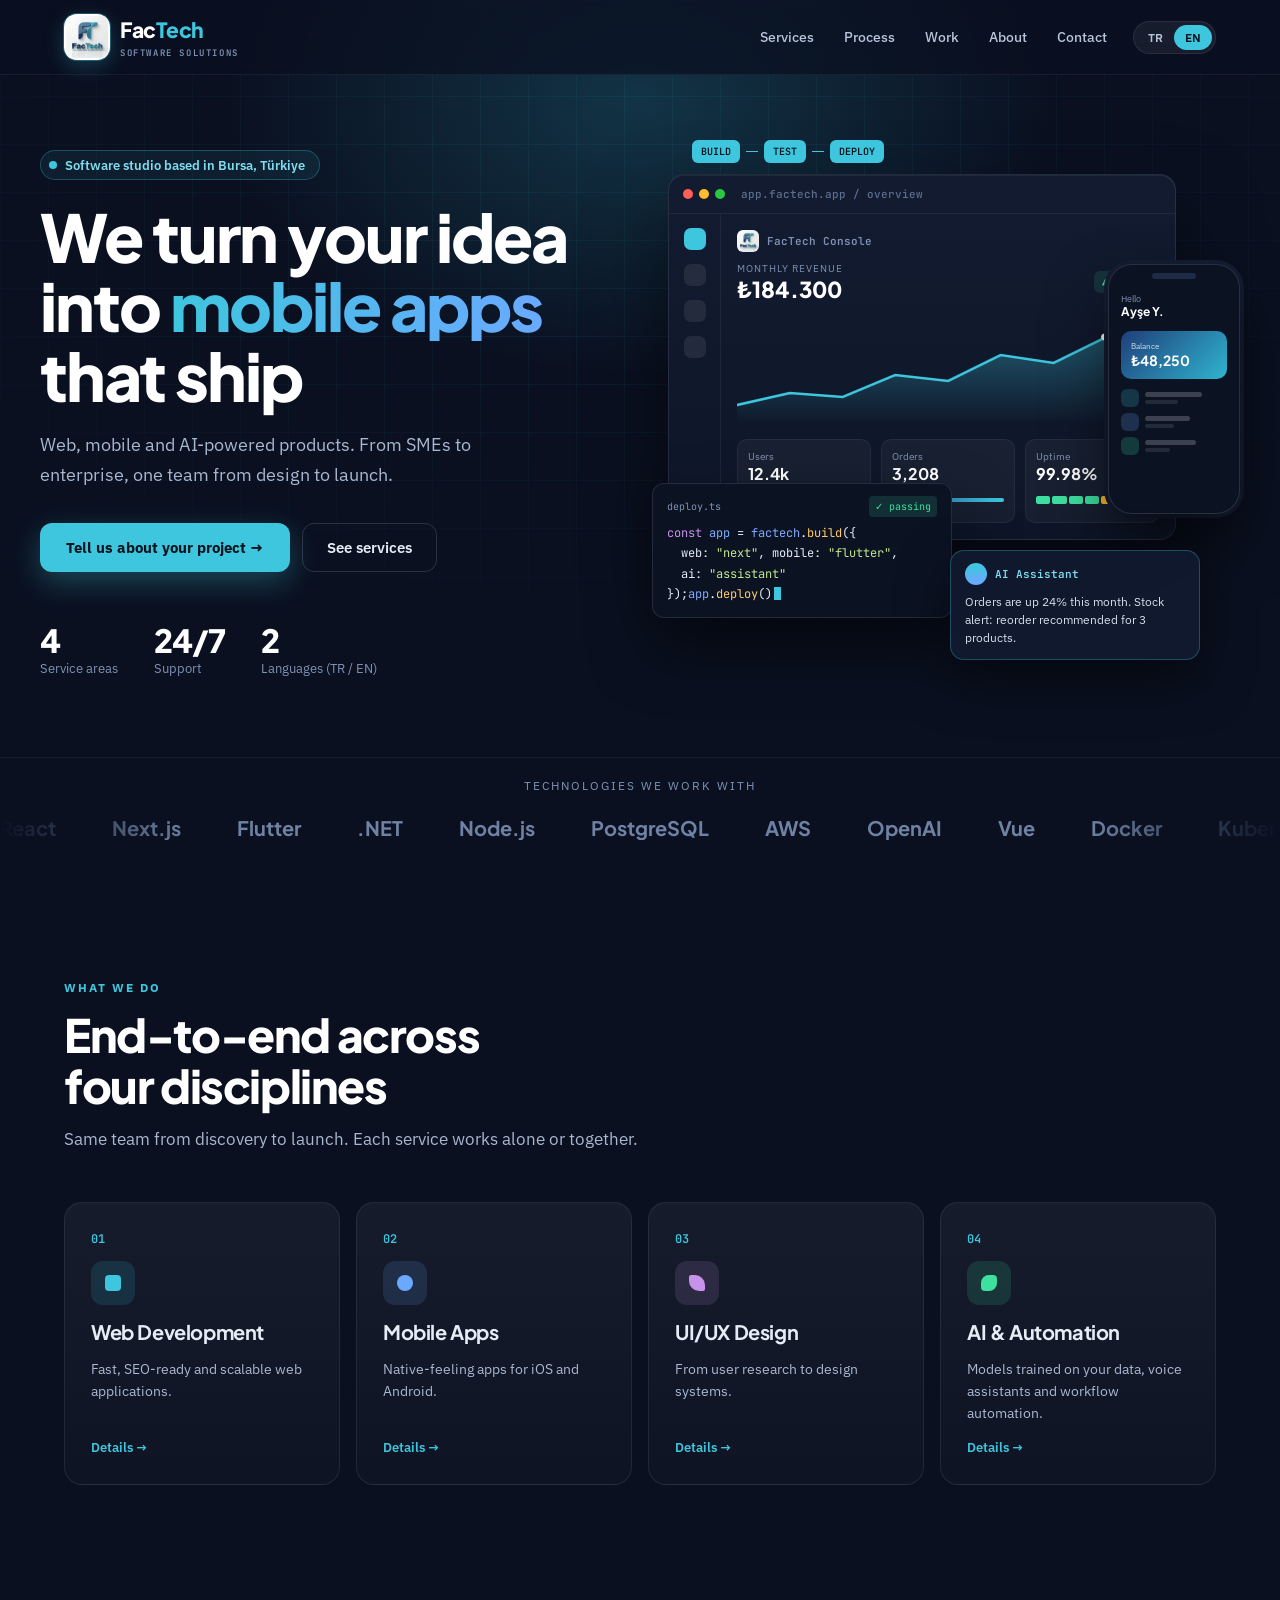
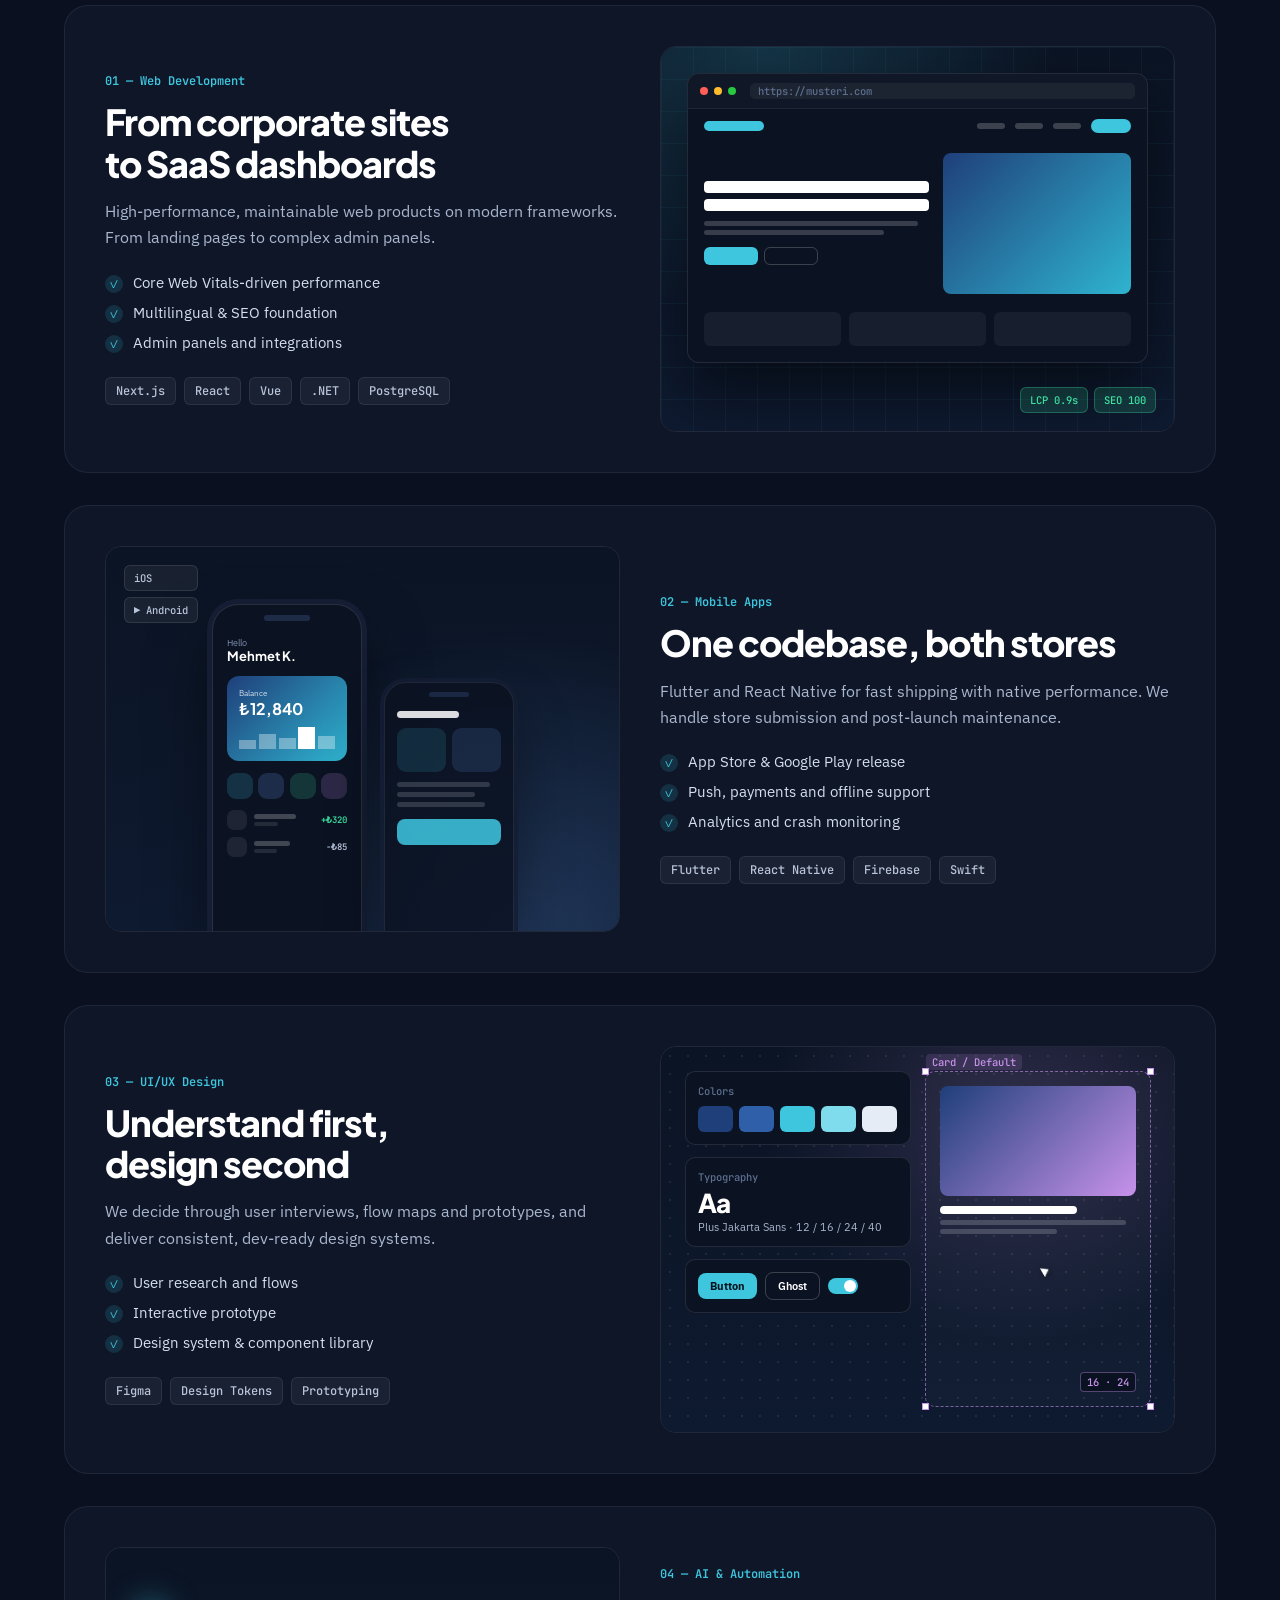
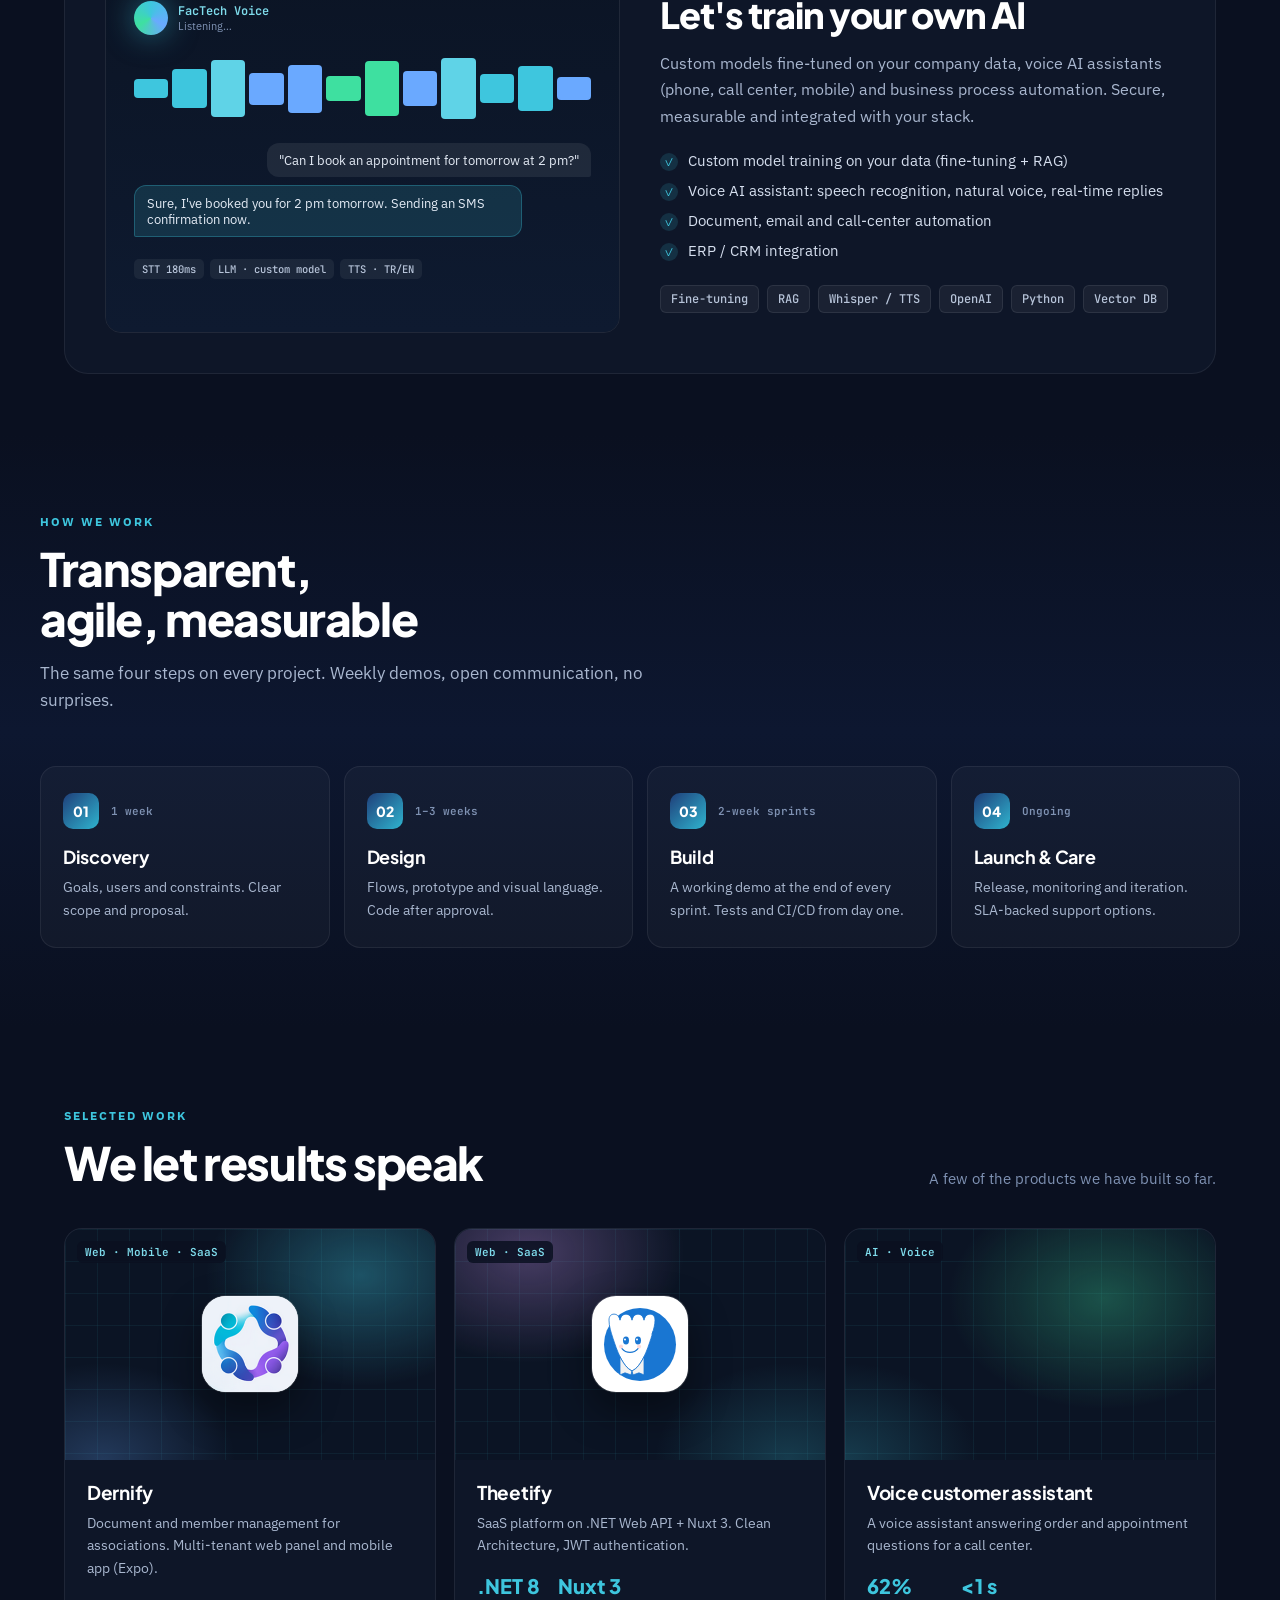
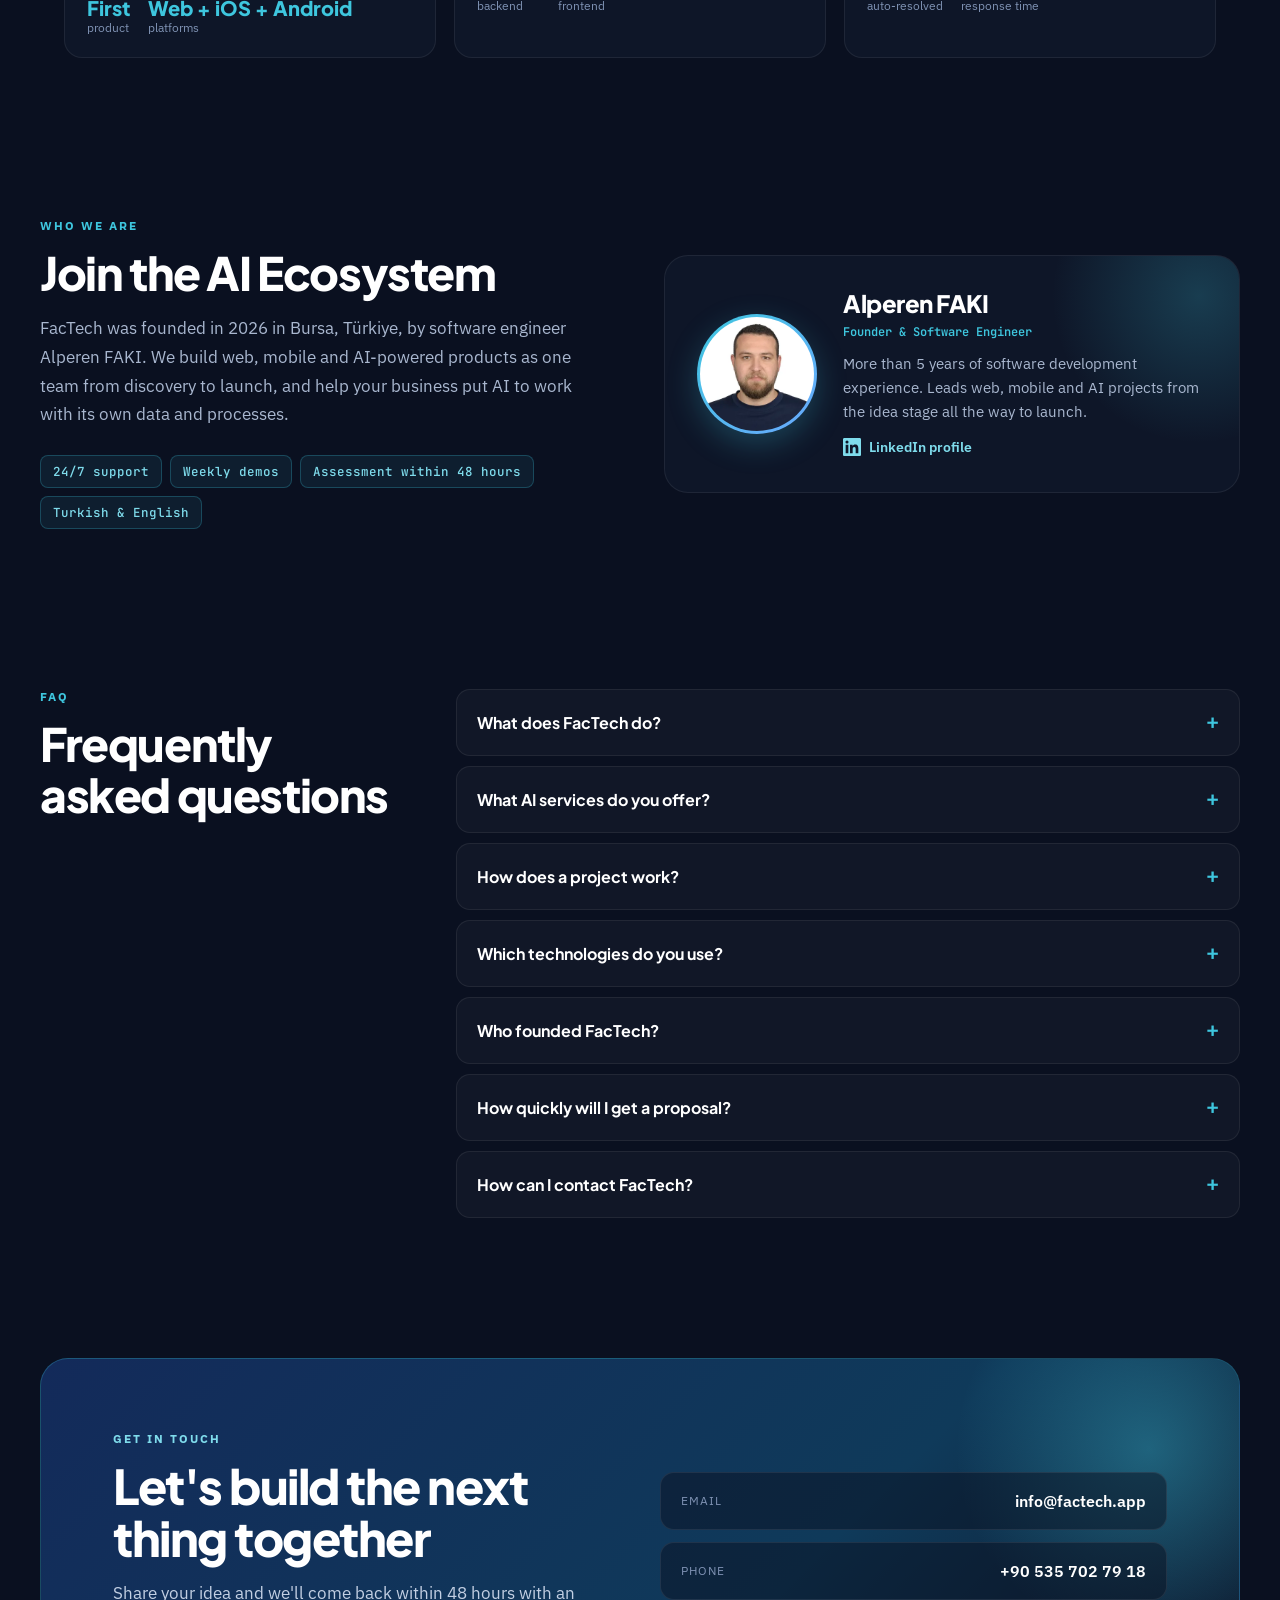
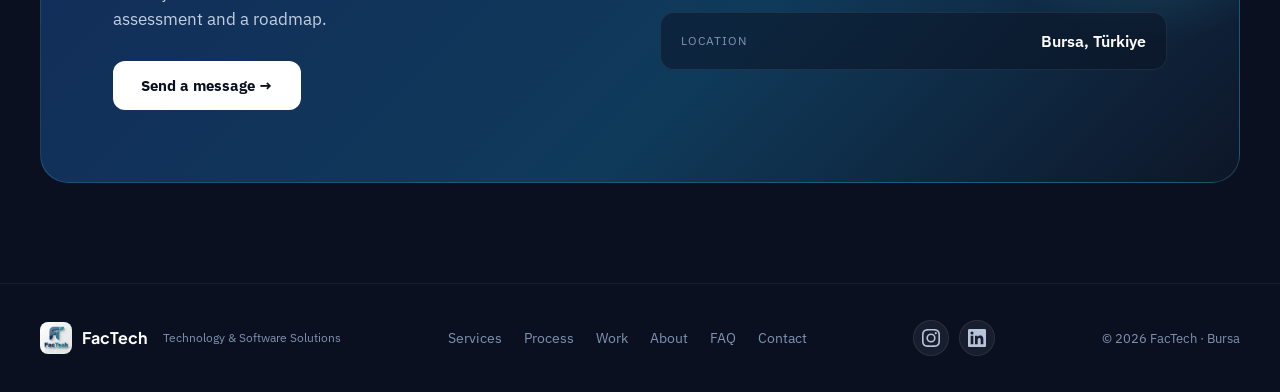
==== commit 9ad3c528: "feat: project logos, SEO/AEO audit fixes - Dernify and Theetify logos on project cards - Shorter tit" ====
--- a/en/index.html
+++ b/en/index.html
@@ -3,8 +3,8 @@
 <head>
     <meta charset="UTF-8">
     <meta name="viewport" content="width=device-width, initial-scale=1.0">
-    <title>FacTech | Software Studio in Bursa – Web, Mobile &amp; AI Solutions</title>
-    <meta name="description" content="FacTech is a software studio in Bursa, Türkiye building web apps, iOS and Android apps, UI/UX design and AI solutions: custom model training, voice assistants and automation.">
+    <title>FacTech | Software Company in Bursa – Web, Mobile &amp; AI</title>
+    <meta name="description" content="FacTech is a software company in Bursa, Türkiye building web apps, iOS and Android apps, UI/UX design and AI solutions like voice assistants.">
     <meta name="robots" content="index, follow, max-image-preview:large, max-snippet:-1">
     <meta name="author" content="FacTech">
     <meta name="theme-color" content="#0a1020">
@@ -39,7 +39,9 @@
 
     <link rel="preconnect" href="https://fonts.googleapis.com">
     <link rel="preconnect" href="https://fonts.gstatic.com" crossorigin>
-    <link href="https://fonts.googleapis.com/css2?family=IBM+Plex+Sans:wght@400;500;600&family=JetBrains+Mono:wght@400;500;600&family=Plus+Jakarta+Sans:wght@500;600;700;800&display=swap" rel="stylesheet">
+    <link rel="preload" as="style" href="https://fonts.googleapis.com/css2?family=IBM+Plex+Sans:wght@400;500;600&family=JetBrains+Mono:wght@400;500;600&family=Plus+Jakarta+Sans:wght@500;600;700;800&display=swap">
+    <link rel="stylesheet" href="https://fonts.googleapis.com/css2?family=IBM+Plex+Sans:wght@400;500;600&family=JetBrains+Mono:wght@400;500;600&family=Plus+Jakarta+Sans:wght@500;600;700;800&display=swap" media="print" onload="this.media='all'">
+    <noscript><link rel="stylesheet" href="https://fonts.googleapis.com/css2?family=IBM+Plex+Sans:wght@400;500;600&family=JetBrains+Mono:wght@400;500;600&family=Plus+Jakarta+Sans:wght@500;600;700;800&display=swap"></noscript>
     <link rel="stylesheet" href="/assets/css/site.css">
     <script>document.documentElement.classList.add('js');</script>
 
@@ -54,11 +56,12 @@
       ],
       "@id": "https://factech.app/#organization",
       "name": "FacTech",
-      "alternateName": "FacTech Technology & Software Solutions",
+      "alternateName": ["FacTech Technology & Software Solutions", "FacTech Bursa"],
+      "disambiguatingDescription": "FacTech (factech.app) is a software studio based in Bursa, Türkiye. It is not affiliated with Factech Automation Solutions of India.",
       "url": "https://factech.app/",
       "logo": "https://factech.app/logo.jpeg",
       "image": "https://factech.app/og-image.png",
-      "description": "FacTech is a software studio based in Bursa, Türkiye. It builds web applications, mobile apps, UI/UX designs and AI & automation solutions.",
+      "description": "FacTech is a software company (software studio) based in Bursa, Türkiye. It builds web applications, mobile apps, UI/UX designs and AI & automation solutions.",
       "foundingDate": "2026",
       "founder": {
         "@id": "https://factech.app/#founder"
@@ -168,8 +171,8 @@
       "@type": "WebPage",
       "@id": "https://factech.app/en/#webpage",
       "url": "https://factech.app/en/",
-      "name": "FacTech | Software Studio in Bursa – Web, Mobile & AI Solutions",
-      "description": "FacTech is a software studio in Bursa, Türkiye building web apps, iOS and Android apps, UI/UX design and AI solutions: custom model training, voice assistants and automation.",
+      "name": "FacTech | Software Company in Bursa – Web, Mobile & AI",
+      "description": "FacTech is a software company in Bursa, Türkiye building web apps, iOS and Android apps, UI/UX design and AI solutions like voice assistants.",
       "inLanguage": "en",
       "isPartOf": {
         "@id": "https://factech.app/#website"
@@ -189,7 +192,7 @@
           "name": "What does FacTech do?",
           "acceptedAnswer": {
             "@type": "Answer",
-            "text": "FacTech is a software studio based in Bursa, Türkiye. It builds web applications, iOS and Android mobile apps, UI/UX designs and AI & automation solutions, working as one team from design to launch for SMEs and enterprises alike."
+            "text": "FacTech is a software company (software studio) based in Bursa, Türkiye. It builds web applications, iOS and Android mobile apps, UI/UX designs and AI & automation solutions, working as one team from design to launch for SMEs and enterprises alike."
           }
         },
         {
@@ -253,7 +256,7 @@
 <div style="min-height: 100vh; overflow-x: clip; position: relative;">
 <header style="position: fixed; top: 0px; left: 0px; right: 0px; z-index: 50; backdrop-filter: blur(18px); background: rgba(10, 16, 32, 0.72); border-bottom: 1px solid rgba(255, 255, 255, 0.06);">
   <nav aria-label="Main menu" style="max-width: 1200px; margin: 0px auto; padding: 14px 24px; display: flex; align-items: center; justify-content: space-between; gap: 16px;">
-    <a href="#home" aria-label="FacTech" style="display: flex; align-items: center; gap: 10px; color: rgb(255, 255, 255);">
+    <a href="#home" style="display: flex; align-items: center; gap: 10px; color: rgb(255, 255, 255);">
       <span style="position: relative; width: 46px; height: 46px; border-radius: 13px; background: rgb(255, 255, 255); padding: 2px; box-shadow: rgba(62, 198, 222, 0.35) 0px 0px 0px 1px, rgba(62, 198, 222, 0.25) 0px 6px 20px; overflow: hidden; display: block; flex: 0 0 auto;"><img src="/assets/img/logo-mark.jpg" alt="" width="128" height="128" style="width: 100%; height: 100%; display: block;"></span>
       <span style="display: flex; flex-direction: column; line-height: 1;"><span style="font: 800 21px &quot;Plus Jakarta Sans&quot;, sans-serif; letter-spacing: -0.5px; color: rgb(255, 255, 255);">Fac<span style="color: rgb(62, 198, 222);">Tech</span></span><span style="font: 600 9px &quot;JetBrains Mono&quot;, monospace; letter-spacing: 1.6px; text-transform: uppercase; color: rgb(127, 146, 179); margin-top: 4px;">Software Solutions</span></span>
     </a>
@@ -276,7 +279,7 @@
       <div style="display: inline-flex; align-items: center; gap: 8px; padding: 6px 14px 6px 8px; border-radius: 999px; border: 1px solid rgba(62, 198, 222, 0.3); background: rgba(62, 198, 222, 0.08); font-size: 12.5px; font-weight: 600; color: rgb(127, 220, 236); animation: 0.8s ease 0.1s 1 normal both running ftFade;">
         <span style="width: 8px; height: 8px; border-radius: 50%; background: rgb(62, 198, 222); animation: 2s ease 0s infinite normal none running ftPulse;"></span>Software studio based in Bursa, Türkiye
       </div>
-      <h1 style="font: 800 clamp(38px, 5.4vw, 66px) / 1.05 &quot;Plus Jakarta Sans&quot;, sans-serif; letter-spacing: -2px; margin: 22px 0px 20px; color: rgb(255, 255, 255); text-wrap: balance; animation: 0.8s ease 0.25s 1 normal both running ftFade;">We turn your idea into <span style="display: inline-grid; vertical-align: bottom; perspective: 600px; text-align: left;"><span class="rot-sizer" aria-hidden="true" data-text="AI solutions" style="grid-area: 1 / 1; visibility: hidden; white-space: nowrap;"></span><span id="rotWord" data-words="[&quot;web apps&quot;,&quot;mobile apps&quot;,&quot;AI solutions&quot;,&quot;software&quot;]" style="grid-area: 1 / 1; white-space: nowrap; background: linear-gradient(90deg, rgb(62, 198, 222), rgb(106, 169, 255)) text; color: transparent; animation: 0.6s cubic-bezier(0.2, 0.7, 0.2, 1) 0s 1 normal both running ftWordIn; transform-origin: center bottom;">web apps</span></span><br>that ship</h1>
+      <h1 style="font: 800 clamp(38px, 5.4vw, 66px) / 1.05 &quot;Plus Jakarta Sans&quot;, sans-serif; letter-spacing: -2px; margin: 22px 0px 20px; color: rgb(255, 255, 255); text-wrap: balance; animation: 0.8s ease 0.25s 1 normal both running ftFade;">We turn your idea into <span style="display: inline-grid; vertical-align: bottom; perspective: 600px; text-align: left;"><span class="rot-sizer" aria-hidden="true" data-text="AI solutions" style="grid-area: 1 / 1; visibility: hidden; white-space: nowrap;"></span><span id="rotWord" data-words="[&quot;web apps&quot;,&quot;mobile apps&quot;,&quot;AI solutions&quot;,&quot;software&quot;]" style="grid-area: 1 / 1; white-space: nowrap; background: linear-gradient(90deg, rgb(62, 198, 222), rgb(106, 169, 255)) text; color: transparent; animation: 0.6s cubic-bezier(0.2, 0.7, 0.2, 1) 0s 1 normal both running ftWordIn; transform-origin: center bottom;">web apps</span></span> <br>that ship</h1>
       <p style="font-size: 18px; line-height: 1.65; color: rgb(169, 183, 207); max-width: 520px; margin: 0px 0px 34px; text-wrap: pretty; animation: 0.8s ease 0.4s 1 normal both running ftFade;">Web, mobile and AI-powered products. From SMEs to enterprise, one team from design to launch.</p>
       <div style="display: flex; gap: 12px; flex-wrap: wrap; animation: 0.8s ease 0.55s 1 normal both running ftFade;">
         <a href="#contact" class="scp1" style="display: inline-flex; align-items: center; gap: 8px; padding: 14px 26px; border-radius: 12px; background: rgb(62, 198, 222); color: rgb(6, 20, 31); font-weight: 700; font-size: 15px; box-shadow: rgba(62, 198, 222, 0.3) 0px 10px 30px; transition: transform 0.2s;">Tell us about your project →</a>
@@ -327,7 +330,7 @@
 
       
       <div style="position: absolute; left: -16px; bottom: 56px; width: min(300px, 70%); border-radius: 12px; background: rgb(11, 18, 34); border: 1px solid rgba(255, 255, 255, 0.1); box-shadow: rgba(0, 0, 0, 0.5) 0px 30px 60px; padding: 12px 14px; font: 12px / 1.7 &quot;JetBrains Mono&quot;, monospace; animation: 8s ease-in-out -3s infinite normal none running ftFloat;">
-        <div style="display: flex; gap: 8px; align-items: center; margin-bottom: 6px;"><span style="font-size: 10px; color: rgb(93, 111, 143);">deploy.ts</span><span style="margin-left: auto; font-size: 10px; padding: 2px 6px; border-radius: 4px; background: rgba(62, 224, 160, 0.14); color: rgb(62, 224, 160);">✓ passing</span></div>
+        <div style="display: flex; gap: 8px; align-items: center; margin-bottom: 6px;"><span style="font-size: 10px; color: rgb(127, 146, 179);">deploy.ts</span><span style="margin-left: auto; font-size: 10px; padding: 2px 6px; border-radius: 4px; background: rgba(62, 224, 160, 0.14); color: rgb(62, 224, 160);">✓ passing</span></div>
         <div style="white-space: nowrap; overflow: hidden; width: 0px; animation: 1s steps(30) 1.4s 1 normal forwards running ftType;"><span style="color: rgb(199, 146, 234);">const</span> <span style="color: rgb(130, 170, 255);">app</span> = <span style="color: rgb(130, 170, 255);">factech</span>.<span style="color: rgb(255, 203, 107);">build</span>({</div>
         <div style="white-space: nowrap; overflow: hidden; width: 0px; animation: 0.9s steps(26) 2.4s 1 normal forwards running ftType;">&nbsp;&nbsp;web: <span style="color: rgb(195, 232, 141);">"next"</span>, mobile: <span style="color: rgb(195, 232, 141);">"flutter"</span>,</div>
         <div style="white-space: nowrap; overflow: hidden; width: 0px; animation: 0.8s steps(22) 3.3s 1 normal forwards running ftType;">&nbsp;&nbsp;ai: <span style="color: rgb(195, 232, 141);">"assistant"</span></div>
@@ -363,7 +366,7 @@
       </div>
     </div></div>
   </div></section><section style="padding: 20px 0px 60px; border-top: 1px solid rgba(255, 255, 255, 0.05);">
-  <div style="text-align: center; font-size: 12px; letter-spacing: 2px; text-transform: uppercase; color: rgb(93, 111, 143); margin-bottom: 22px;">Technologies we work with</div>
+  <div style="text-align: center; font-size: 12px; letter-spacing: 2px; text-transform: uppercase; color: rgb(127, 146, 179); margin-bottom: 22px;">Technologies we work with</div>
   <div style="overflow: hidden; mask-image: linear-gradient(90deg, transparent, rgb(0, 0, 0) 15%, rgb(0, 0, 0) 85%, transparent);">
     <div style="display: flex; gap: 56px; width: max-content; animation: 30s linear 0s infinite normal none running ftMarquee; font: 700 20px &quot;Plus Jakarta Sans&quot;, sans-serif; color: rgb(111, 130, 163); white-space: nowrap;">
       <span>React</span><span>Next.js</span><span>Flutter</span><span>.NET</span><span>Node.js</span><span>PostgreSQL</span><span>AWS</span><span>OpenAI</span><span>Vue</span><span>Docker</span><span>Kubernetes</span><span>Figma</span>
@@ -636,7 +639,7 @@
         <div data-reveal="" style="position: relative; padding: 26px 22px; border-radius: 16px; background: rgba(255, 255, 255, 0.03); border: 1px solid rgba(255, 255, 255, 0.07);">
           <div style="display: flex; align-items: center; gap: 12px; margin-bottom: 16px;">
             <span style="width: 36px; height: 36px; border-radius: 10px; background: linear-gradient(135deg, rgb(31, 63, 122), rgb(47, 180, 207)); display: grid; place-items: center; font: 800 14px &quot;Plus Jakarta Sans&quot;, sans-serif; color: rgb(255, 255, 255);">01</span>
-            <span style="font: 600 11px &quot;JetBrains Mono&quot;, monospace; color: rgb(93, 111, 143);">1 week</span>
+            <span style="font: 600 11px &quot;JetBrains Mono&quot;, monospace; color: rgb(127, 146, 179);">1 week</span>
           </div>
           <h3 style="font: 700 18px &quot;Plus Jakarta Sans&quot;, sans-serif; color: rgb(255, 255, 255); margin: 0px 0px 8px; letter-spacing: -0.3px;">Discovery</h3>
           <p style="font-size: 14px; line-height: 1.6; color: rgb(169, 183, 207); margin: 0px;">Goals, users and constraints. Clear scope and proposal.</p>
@@ -645,7 +648,7 @@
         <div data-reveal="" style="position: relative; padding: 26px 22px; border-radius: 16px; background: rgba(255, 255, 255, 0.03); border: 1px solid rgba(255, 255, 255, 0.07);">
           <div style="display: flex; align-items: center; gap: 12px; margin-bottom: 16px;">
             <span style="width: 36px; height: 36px; border-radius: 10px; background: linear-gradient(135deg, rgb(31, 63, 122), rgb(47, 180, 207)); display: grid; place-items: center; font: 800 14px &quot;Plus Jakarta Sans&quot;, sans-serif; color: rgb(255, 255, 255);">02</span>
-            <span style="font: 600 11px &quot;JetBrains Mono&quot;, monospace; color: rgb(93, 111, 143);">1–3 weeks</span>
+            <span style="font: 600 11px &quot;JetBrains Mono&quot;, monospace; color: rgb(127, 146, 179);">1–3 weeks</span>
           </div>
           <h3 style="font: 700 18px &quot;Plus Jakarta Sans&quot;, sans-serif; color: rgb(255, 255, 255); margin: 0px 0px 8px; letter-spacing: -0.3px;">Design</h3>
           <p style="font-size: 14px; line-height: 1.6; color: rgb(169, 183, 207); margin: 0px;">Flows, prototype and visual language. Code after approval.</p>
@@ -654,7 +657,7 @@
         <div data-reveal="" style="position: relative; padding: 26px 22px; border-radius: 16px; background: rgba(255, 255, 255, 0.03); border: 1px solid rgba(255, 255, 255, 0.07);">
           <div style="display: flex; align-items: center; gap: 12px; margin-bottom: 16px;">
             <span style="width: 36px; height: 36px; border-radius: 10px; background: linear-gradient(135deg, rgb(31, 63, 122), rgb(47, 180, 207)); display: grid; place-items: center; font: 800 14px &quot;Plus Jakarta Sans&quot;, sans-serif; color: rgb(255, 255, 255);">03</span>
-            <span style="font: 600 11px &quot;JetBrains Mono&quot;, monospace; color: rgb(93, 111, 143);">2-week sprints</span>
+            <span style="font: 600 11px &quot;JetBrains Mono&quot;, monospace; color: rgb(127, 146, 179);">2-week sprints</span>
           </div>
           <h3 style="font: 700 18px &quot;Plus Jakarta Sans&quot;, sans-serif; color: rgb(255, 255, 255); margin: 0px 0px 8px; letter-spacing: -0.3px;">Build</h3>
           <p style="font-size: 14px; line-height: 1.6; color: rgb(169, 183, 207); margin: 0px;">A working demo at the end of every sprint. Tests and CI/CD from day one.</p>
@@ -663,7 +666,7 @@
         <div data-reveal="" style="position: relative; padding: 26px 22px; border-radius: 16px; background: rgba(255, 255, 255, 0.03); border: 1px solid rgba(255, 255, 255, 0.07);">
           <div style="display: flex; align-items: center; gap: 12px; margin-bottom: 16px;">
             <span style="width: 36px; height: 36px; border-radius: 10px; background: linear-gradient(135deg, rgb(31, 63, 122), rgb(47, 180, 207)); display: grid; place-items: center; font: 800 14px &quot;Plus Jakarta Sans&quot;, sans-serif; color: rgb(255, 255, 255);">04</span>
-            <span style="font: 600 11px &quot;JetBrains Mono&quot;, monospace; color: rgb(93, 111, 143);">Ongoing</span>
+            <span style="font: 600 11px &quot;JetBrains Mono&quot;, monospace; color: rgb(127, 146, 179);">Ongoing</span>
           </div>
           <h3 style="font: 700 18px &quot;Plus Jakarta Sans&quot;, sans-serif; color: rgb(255, 255, 255); margin: 0px 0px 8px; letter-spacing: -0.3px;">Launch &amp; Care</h3>
           <p style="font-size: 14px; line-height: 1.6; color: rgb(169, 183, 207); margin: 0px;">Release, monitoring and iteration. SLA-backed support options.</p>
@@ -682,7 +685,7 @@
     
       <div data-reveal="" class="scp4" style="border-radius: 18px; overflow: hidden; background: rgb(14, 22, 40); border: 1px solid rgba(255, 255, 255, 0.07);">
         <div style="aspect-ratio: 16 / 10; position: relative;">
-          <div class="case-visual case-visual--1" aria-hidden="true"></div>
+          <div class="case-visual case-visual--1"><span class="case-logo"><img src="/assets/img/projects/dernify.png" alt="Dernify logo" width="180" height="180" loading="lazy" decoding="async"></span></div>
           <span style="position: absolute; top: 12px; left: 12px; font: 600 11px &quot;JetBrains Mono&quot;, monospace; padding: 4px 8px; border-radius: 6px; background: rgba(10, 16, 32, 0.85); color: rgb(127, 220, 236); pointer-events: none;">Web · Mobile · SaaS</span>
         </div>
         <div style="padding: 20px 22px 22px;">
@@ -697,7 +700,7 @@
     
       <div data-reveal="" class="scp4" style="border-radius: 18px; overflow: hidden; background: rgb(14, 22, 40); border: 1px solid rgba(255, 255, 255, 0.07);">
         <div style="aspect-ratio: 16 / 10; position: relative;">
-          <div class="case-visual case-visual--2" aria-hidden="true"></div>
+          <div class="case-visual case-visual--2"><span class="case-logo"><img src="/assets/img/projects/theetify.svg" alt="Theetify logo" width="180" height="180" loading="lazy" decoding="async"></span></div>
           <span style="position: absolute; top: 12px; left: 12px; font: 600 11px &quot;JetBrains Mono&quot;, monospace; padding: 4px 8px; border-radius: 6px; background: rgba(10, 16, 32, 0.85); color: rgb(127, 220, 236); pointer-events: none;">Web · SaaS</span>
         </div>
         <div style="padding: 20px 22px 22px;">
@@ -756,7 +759,7 @@
 <div class="ft-faq-list">
 <details class="ft-faq-item">
 <summary>What does FacTech do?</summary>
-<p>FacTech is a software studio based in Bursa, Türkiye. It builds web applications, iOS and Android mobile apps, UI/UX designs and AI &amp; automation solutions, working as one team from design to launch for SMEs and enterprises alike.</p>
+<p>FacTech is a software company (software studio) based in Bursa, Türkiye. It builds web applications, iOS and Android mobile apps, UI/UX designs and AI &amp; automation solutions, working as one team from design to launch for SMEs and enterprises alike.</p>
 </details>
 <details class="ft-faq-item">
 <summary>What AI services do you offer?</summary>
@@ -804,9 +807,9 @@
   </div></section></main>
 <footer style="border-top: 1px solid rgba(255, 255, 255, 0.06); padding: 36px 24px;">
   <div style="max-width: 1200px; margin: 0px auto; display: flex; justify-content: space-between; align-items: center; gap: 20px; flex-wrap: wrap;">
-    <div style="display: flex; align-items: center; gap: 10px;"><img src="/assets/img/logo-mark.jpg" alt="" width="32" height="32" style="width: 32px; height: 32px; border-radius: 8px; object-fit: cover; background: rgb(255, 255, 255);"><span style="font: 700 16px &quot;Plus Jakarta Sans&quot;, sans-serif; color: rgb(255, 255, 255);">FacTech</span><span style="font-size: 12px; color: rgb(93, 111, 143); margin-left: 6px;">Technology &amp; Software Solutions</span></div>
+    <div style="display: flex; align-items: center; gap: 10px;"><img src="/assets/img/logo-mark.jpg" alt="" width="32" height="32" style="width: 32px; height: 32px; border-radius: 8px; object-fit: cover; background: rgb(255, 255, 255);"><span style="font: 700 16px &quot;Plus Jakarta Sans&quot;, sans-serif; color: rgb(255, 255, 255);">FacTech</span><span style="font-size: 12px; color: rgb(127, 146, 179); margin-left: 6px;">Technology &amp; Software Solutions</span></div>
     <div style="display: flex; gap: 22px; font-size: 13.5px;"><a href="#services" class="scp7" style="color: rgb(127, 146, 179);">Services</a><a href="#process" class="scp7" style="color: rgb(127, 146, 179);">Process</a><a href="#work" class="scp7" style="color: rgb(127, 146, 179);">Work</a><a href="#about" class="scp7" style="color: rgb(127, 146, 179);">About</a><a href="#faq" class="scp7" style="color: rgb(127, 146, 179);">FAQ</a><a href="#contact" class="scp7" style="color: rgb(127, 146, 179);">Contact</a></div>
-    <ul class="ft-social" aria-label="Social media"><li><a href="https://www.instagram.com/factech.app/" target="_blank" rel="noopener" aria-label="FacTech on Instagram"><svg viewBox="0 0 24 24" width="18" height="18" aria-hidden="true" focusable="false"><path fill="currentColor" d="M12 2.16c3.2 0 3.58.01 4.85.07 1.17.05 1.8.25 2.23.41.56.22.96.48 1.38.9.42.42.68.82.9 1.38.16.42.36 1.06.41 2.23.06 1.27.07 1.65.07 4.85s-.01 3.58-.07 4.85c-.05 1.17-.25 1.8-.41 2.23-.22.56-.48.96-.9 1.38-.42.42-.82.68-1.38.9-.42.16-1.06.36-2.23.41-1.27.06-1.65.07-4.85.07s-3.58-.01-4.85-.07c-1.17-.05-1.8-.25-2.23-.41a3.72 3.72 0 0 1-1.38-.9 3.72 3.72 0 0 1-.9-1.38c-.16-.42-.36-1.06-.41-2.23C2.17 15.58 2.16 15.2 2.16 12s.01-3.58.07-4.85c.05-1.17.25-1.8.41-2.23.22-.56.48-.96.9-1.38.42-.42.82-.68 1.38-.9.42-.16 1.06-.36 2.23-.41C8.42 2.17 8.8 2.16 12 2.16M12 0C8.74 0 8.33.01 7.05.07 5.78.13 4.9.33 4.14.63a5.88 5.88 0 0 0-2.13 1.38A5.88 5.88 0 0 0 .63 4.14C.33 4.9.13 5.78.07 7.05.01 8.33 0 8.74 0 12s.01 3.67.07 4.95c.06 1.27.26 2.15.56 2.91.31.79.72 1.46 1.38 2.13a5.88 5.88 0 0 0 2.13 1.38c.76.3 1.64.5 2.91.56C8.33 23.99 8.74 24 12 24s3.67-.01 4.95-.07c1.27-.06 2.15-.26 2.91-.56a5.88 5.88 0 0 0 2.13-1.38 5.88 5.88 0 0 0 1.38-2.13c.3-.76.5-1.64.56-2.91.06-1.28.07-1.69.07-4.95s-.01-3.67-.07-4.95c-.06-1.27-.26-2.15-.56-2.91a5.88 5.88 0 0 0-1.38-2.13A5.88 5.88 0 0 0 19.86.63C19.1.33 18.22.13 16.95.07 15.67.01 15.26 0 12 0zm0 5.84a6.16 6.16 0 1 0 0 12.32 6.16 6.16 0 0 0 0-12.32zM12 16a4 4 0 1 1 0-8 4 4 0 0 1 0 8zm6.4-11.85a1.44 1.44 0 1 0 0 2.88 1.44 1.44 0 0 0 0-2.88z"/></svg></a></li><li><a href="https://www.linkedin.com/in/alperen-faki/" target="_blank" rel="noopener" aria-label="Alperen FAKI on LinkedIn"><svg viewBox="0 0 24 24" width="18" height="18" aria-hidden="true" focusable="false"><path fill="currentColor" d="M20.45 20.45h-3.56v-5.57c0-1.33-.02-3.04-1.85-3.04-1.85 0-2.14 1.45-2.14 2.94v5.67H9.35V9h3.41v1.56h.05c.48-.9 1.64-1.85 3.37-1.85 3.6 0 4.27 2.37 4.27 5.46v6.28zM5.34 7.43a2.06 2.06 0 1 1 0-4.13 2.06 2.06 0 0 1 0 4.13zM7.12 20.45H3.56V9h3.56v11.45zM22.22 0H1.77C.79 0 0 .77 0 1.73v20.54C0 23.23.79 24 1.77 24h20.45c.98 0 1.78-.77 1.78-1.73V1.73C24 .77 23.2 0 22.22 0z"/></svg></a></li></ul><div style="font-size: 12.5px; color: rgb(93, 111, 143);">© 2026 FacTech · Bursa</div>
+    <ul class="ft-social" aria-label="Social media"><li><a href="https://www.instagram.com/factech.app/" target="_blank" rel="noopener" aria-label="FacTech on Instagram"><svg viewBox="0 0 24 24" width="18" height="18" aria-hidden="true" focusable="false"><path fill="currentColor" d="M12 2.16c3.2 0 3.58.01 4.85.07 1.17.05 1.8.25 2.23.41.56.22.96.48 1.38.9.42.42.68.82.9 1.38.16.42.36 1.06.41 2.23.06 1.27.07 1.65.07 4.85s-.01 3.58-.07 4.85c-.05 1.17-.25 1.8-.41 2.23-.22.56-.48.96-.9 1.38-.42.42-.82.68-1.38.9-.42.16-1.06.36-2.23.41-1.27.06-1.65.07-4.85.07s-3.58-.01-4.85-.07c-1.17-.05-1.8-.25-2.23-.41a3.72 3.72 0 0 1-1.38-.9 3.72 3.72 0 0 1-.9-1.38c-.16-.42-.36-1.06-.41-2.23C2.17 15.58 2.16 15.2 2.16 12s.01-3.58.07-4.85c.05-1.17.25-1.8.41-2.23.22-.56.48-.96.9-1.38.42-.42.82-.68 1.38-.9.42-.16 1.06-.36 2.23-.41C8.42 2.17 8.8 2.16 12 2.16M12 0C8.74 0 8.33.01 7.05.07 5.78.13 4.9.33 4.14.63a5.88 5.88 0 0 0-2.13 1.38A5.88 5.88 0 0 0 .63 4.14C.33 4.9.13 5.78.07 7.05.01 8.33 0 8.74 0 12s.01 3.67.07 4.95c.06 1.27.26 2.15.56 2.91.31.79.72 1.46 1.38 2.13a5.88 5.88 0 0 0 2.13 1.38c.76.3 1.64.5 2.91.56C8.33 23.99 8.74 24 12 24s3.67-.01 4.95-.07c1.27-.06 2.15-.26 2.91-.56a5.88 5.88 0 0 0 2.13-1.38 5.88 5.88 0 0 0 1.38-2.13c.3-.76.5-1.64.56-2.91.06-1.28.07-1.69.07-4.95s-.01-3.67-.07-4.95c-.06-1.27-.26-2.15-.56-2.91a5.88 5.88 0 0 0-1.38-2.13A5.88 5.88 0 0 0 19.86.63C19.1.33 18.22.13 16.95.07 15.67.01 15.26 0 12 0zm0 5.84a6.16 6.16 0 1 0 0 12.32 6.16 6.16 0 0 0 0-12.32zM12 16a4 4 0 1 1 0-8 4 4 0 0 1 0 8zm6.4-11.85a1.44 1.44 0 1 0 0 2.88 1.44 1.44 0 0 0 0-2.88z"/></svg></a></li><li><a href="https://www.linkedin.com/in/alperen-faki/" target="_blank" rel="noopener" aria-label="Alperen FAKI on LinkedIn"><svg viewBox="0 0 24 24" width="18" height="18" aria-hidden="true" focusable="false"><path fill="currentColor" d="M20.45 20.45h-3.56v-5.57c0-1.33-.02-3.04-1.85-3.04-1.85 0-2.14 1.45-2.14 2.94v5.67H9.35V9h3.41v1.56h.05c.48-.9 1.64-1.85 3.37-1.85 3.6 0 4.27 2.37 4.27 5.46v6.28zM5.34 7.43a2.06 2.06 0 1 1 0-4.13 2.06 2.06 0 0 1 0 4.13zM7.12 20.45H3.56V9h3.56v11.45zM22.22 0H1.77C.79 0 0 .77 0 1.73v20.54C0 23.23.79 24 1.77 24h20.45c.98 0 1.78-.77 1.78-1.73V1.73C24 .77 23.2 0 22.22 0z"/></svg></a></li></ul><div style="font-size: 12.5px; color: rgb(127, 146, 179);">© 2026 FacTech · Bursa</div>
   </div></footer>
 </div>
 <script src="/assets/js/site.js" defer></script>
--- a/assets/css/site.css
+++ b/assets/css/site.css
@@ -109,3 +109,8 @@
   *,*::before,*::after{animation-duration:.01ms!important;animation-iteration-count:1!important;transition-duration:.01ms!important}
   .js [data-reveal]{opacity:1;transform:none}
 }
+
+/* project logos on case cards */
+.case-logo{position:absolute;z-index:1;left:50%;top:50%;transform:translate(-50%,-50%);width:96px;height:96px;border-radius:24px;background:#fff;display:grid;place-items:center;box-shadow:0 0 0 1px rgba(255,255,255,.12),0 18px 40px rgba(0,0,0,.45);overflow:hidden}
+.case-logo img{width:100%;height:100%;object-fit:contain;display:block}
+.case-visual--2 .case-logo img{width:84%;height:84%}
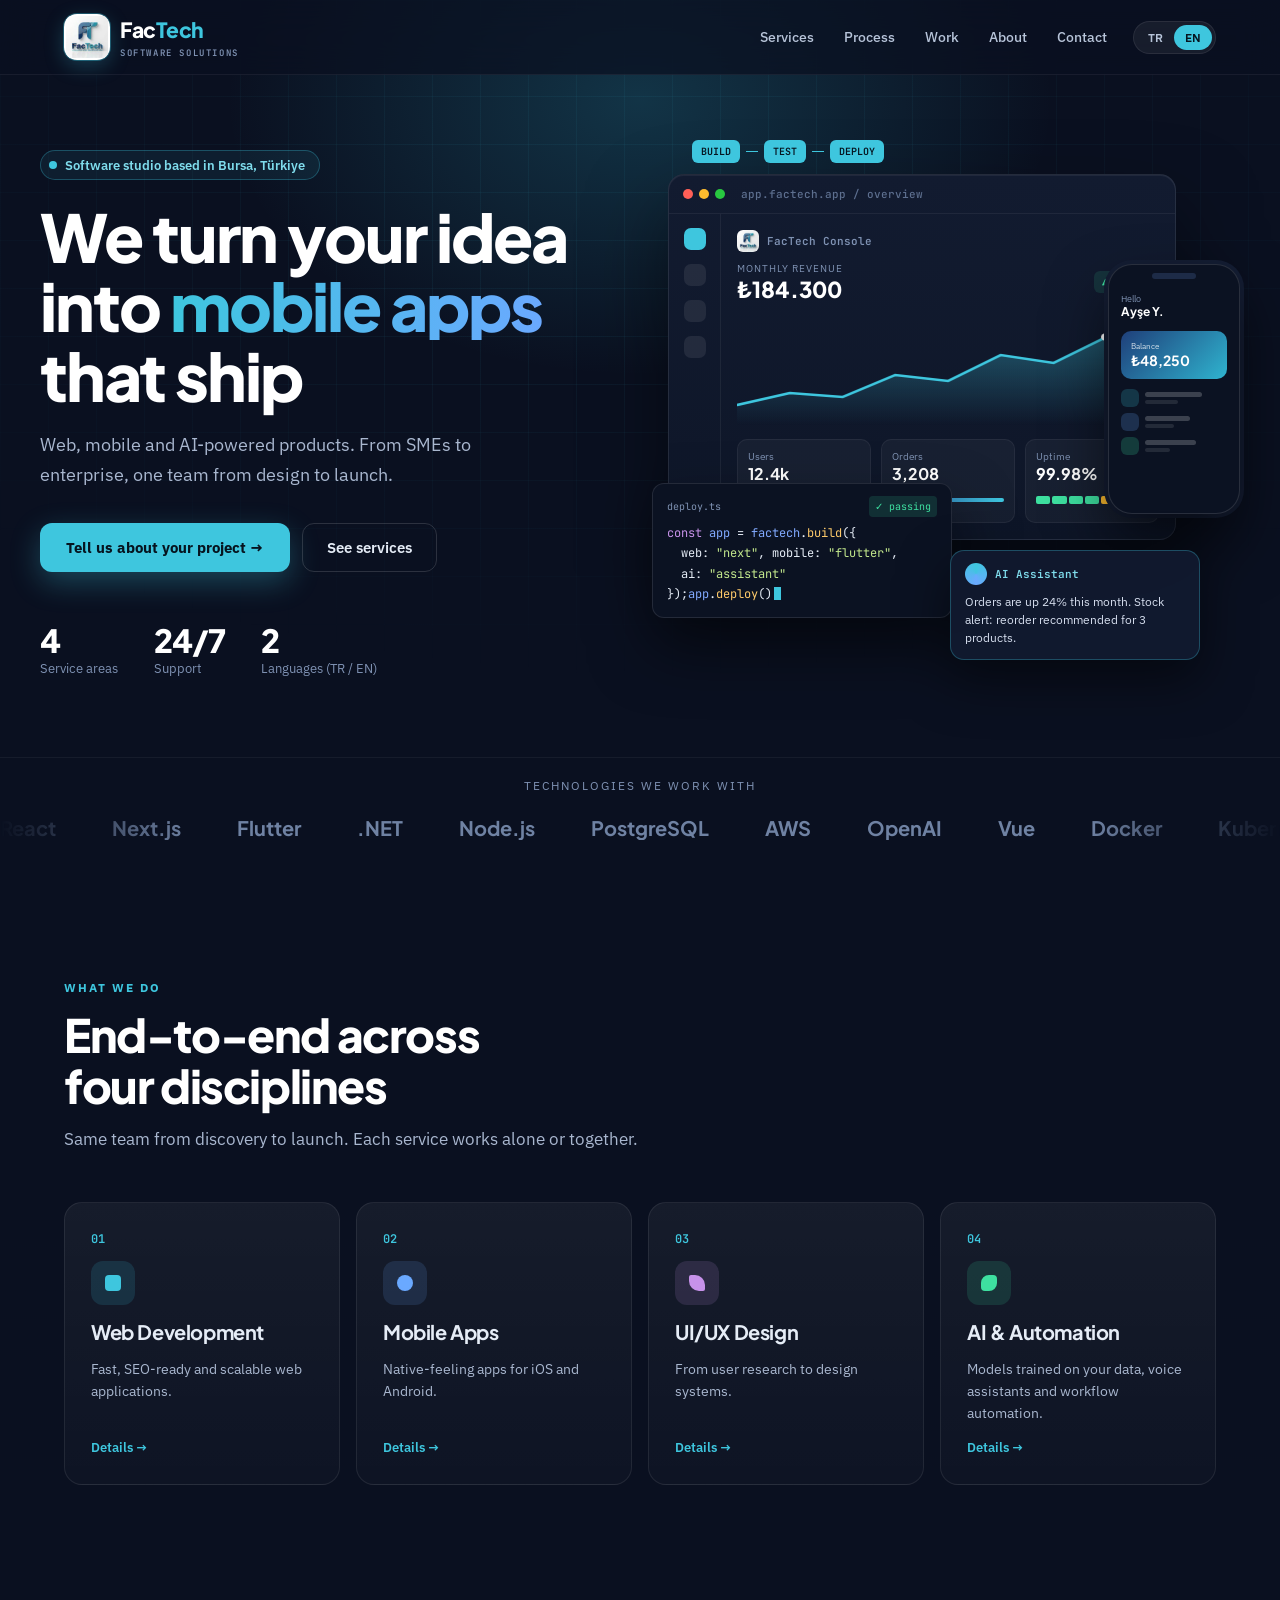
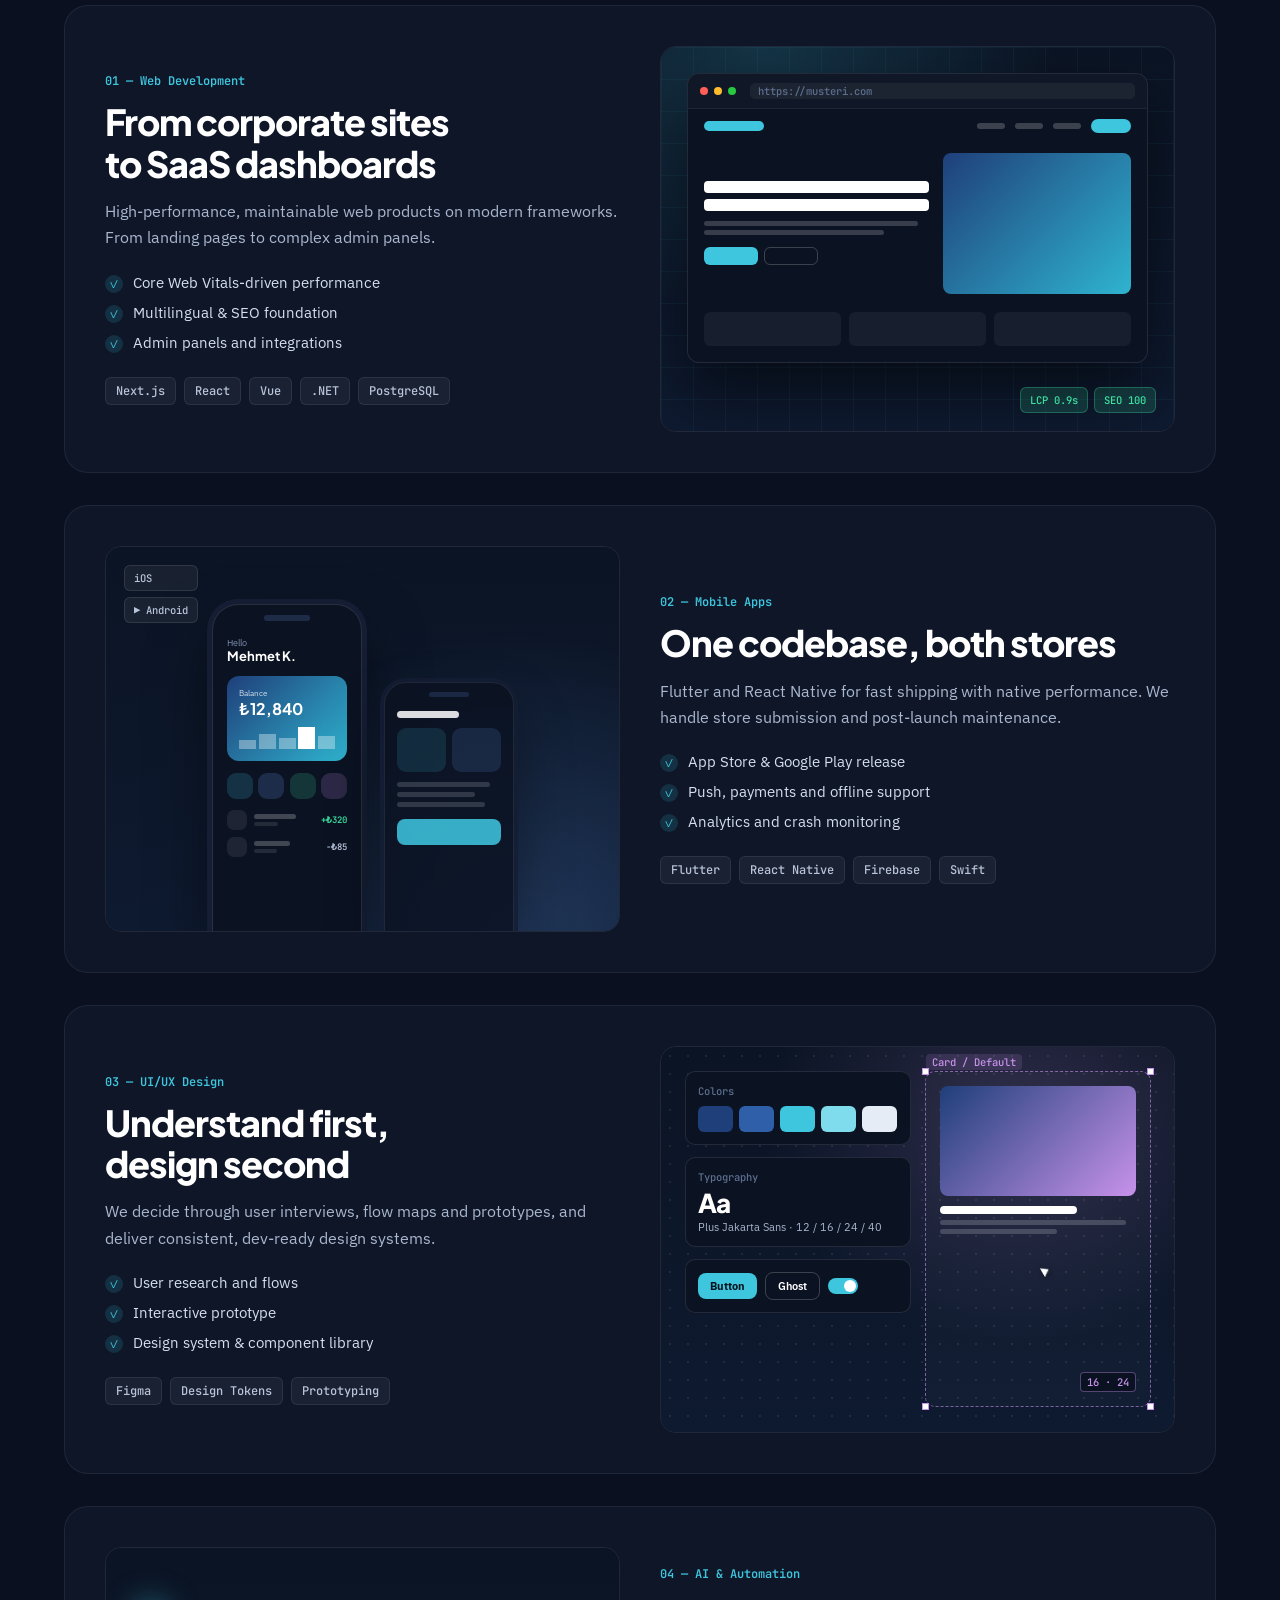
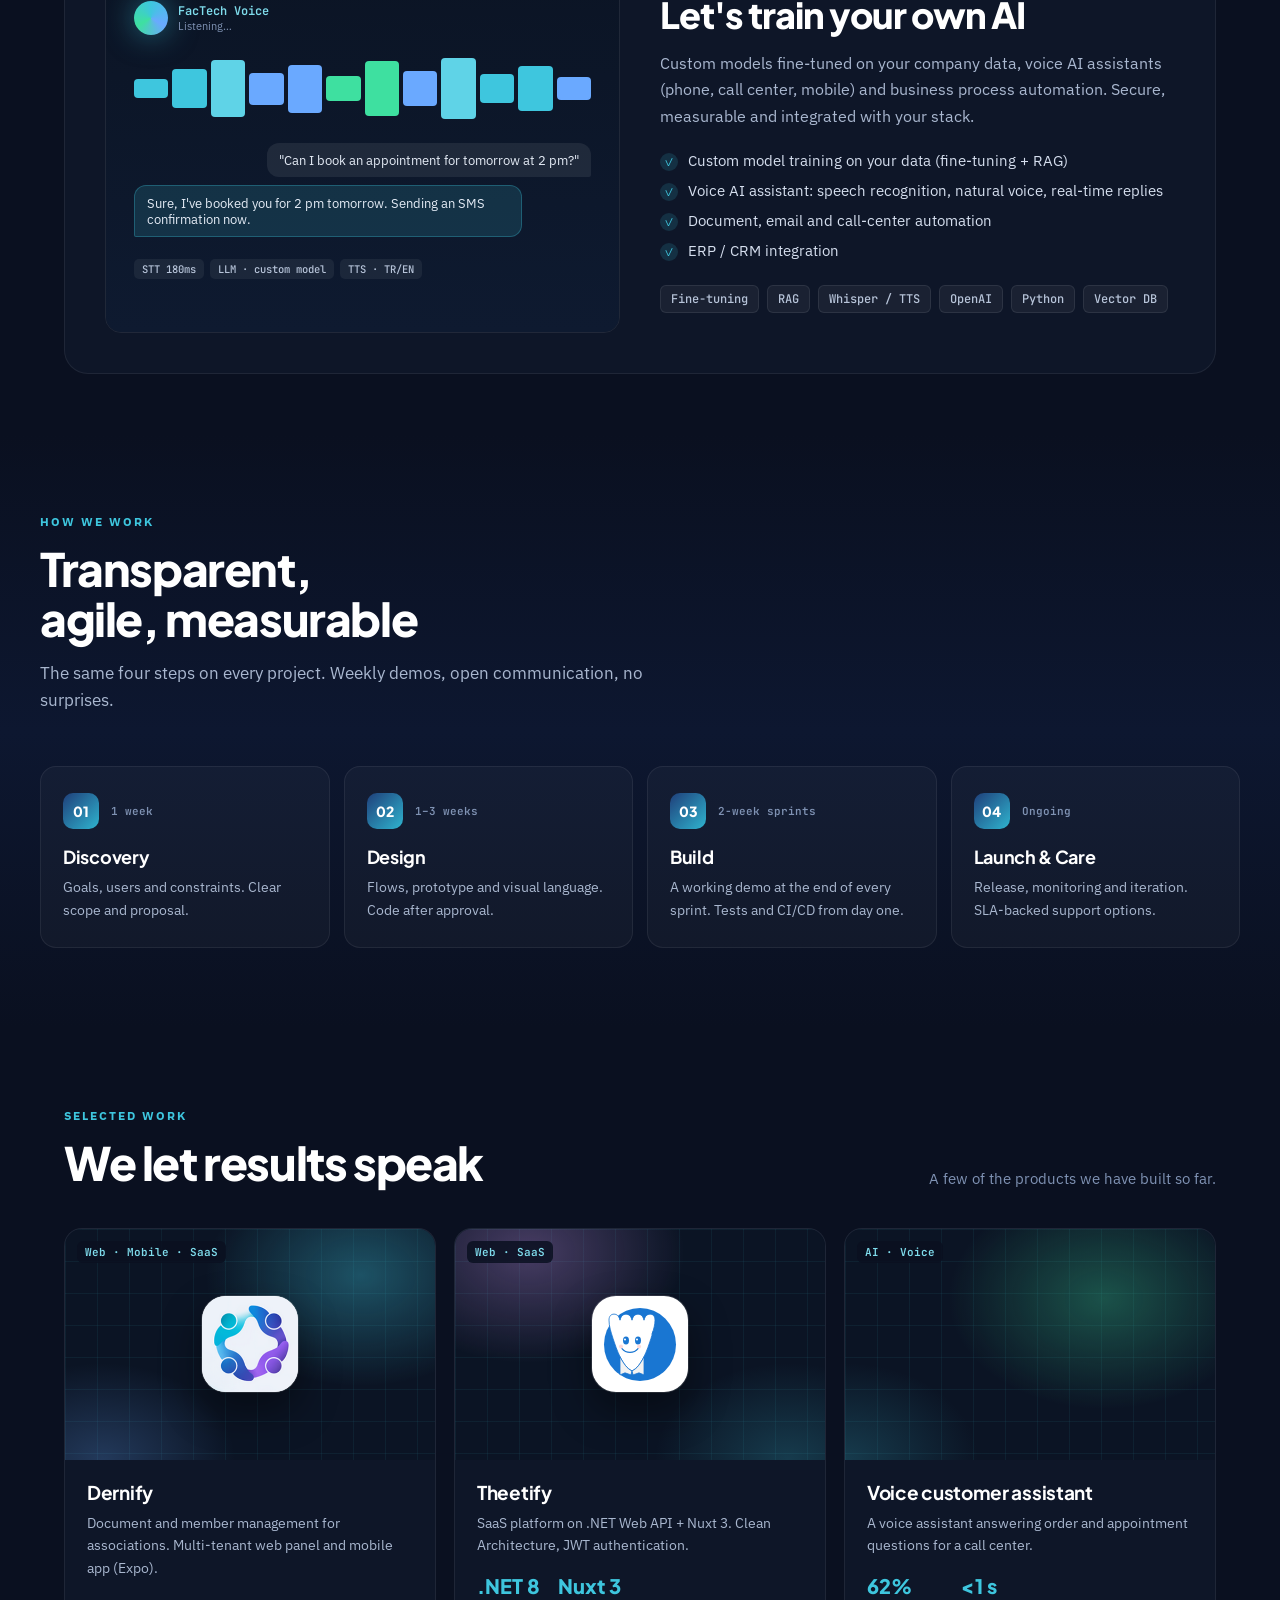
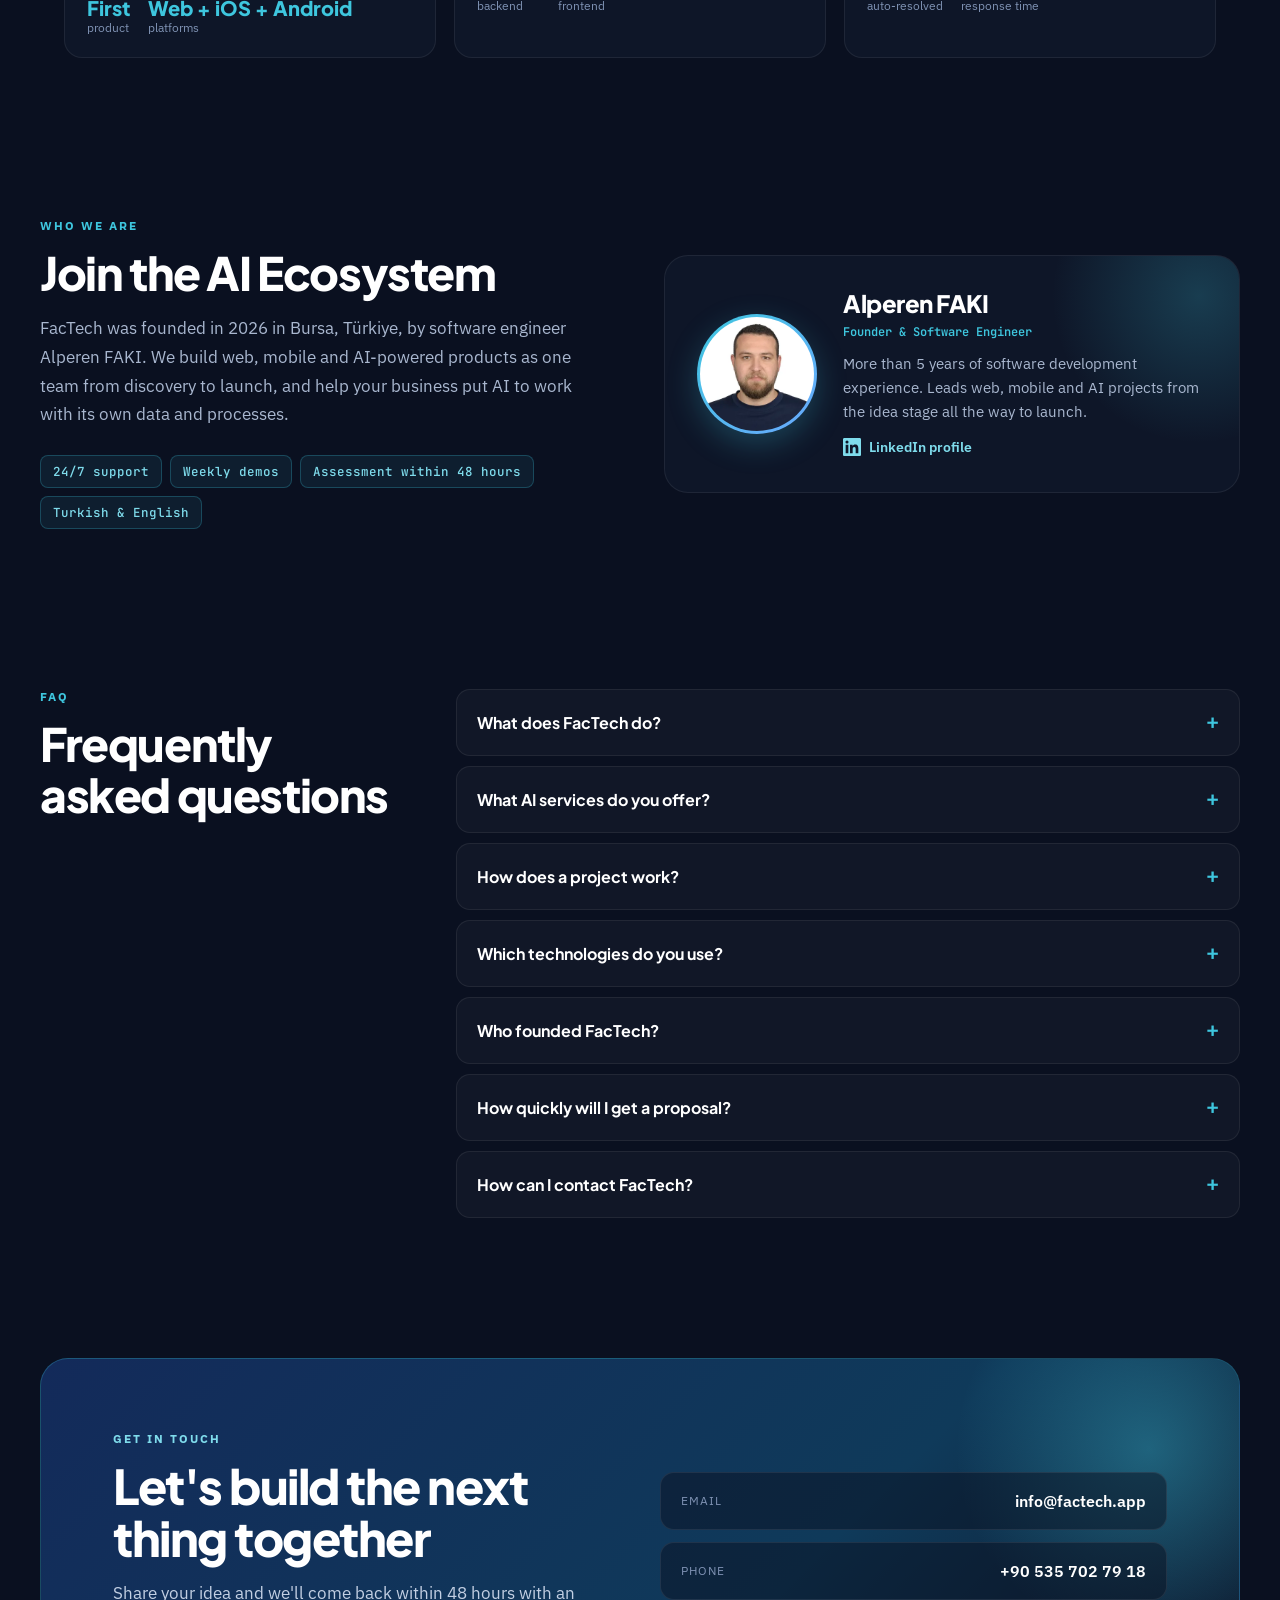
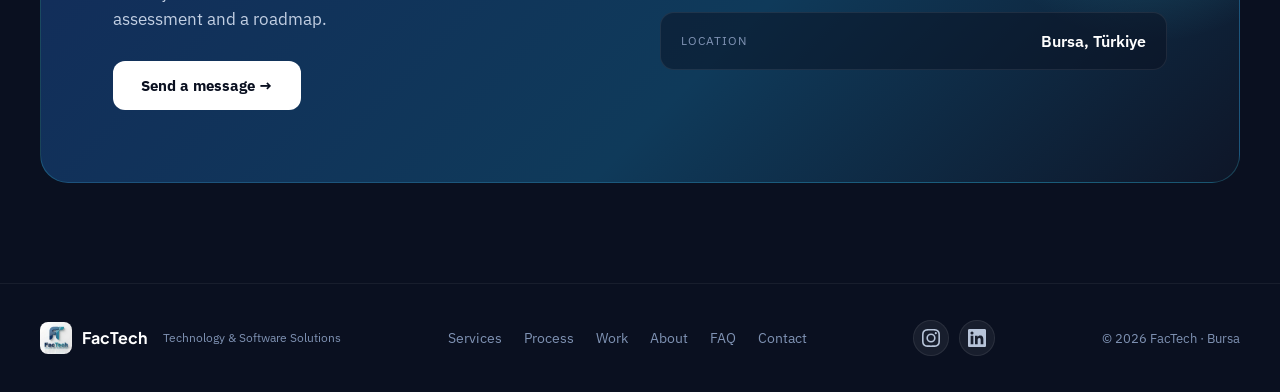
==== commit 62553fa9: "feat : Add Comment" ====
--- a/en/index.html
+++ b/en/index.html
@@ -250,6 +250,8 @@
     </script>
 
     <script defer src="/_vercel/insights/script.js"></script>
+    <!-- SiteRadar ziyaretçi istatistikleri (cookie yok, IP saklanmaz) -->
+    <script defer src="https://siteradar-tracker.alperenfaki.workers.dev/t.js" data-k="k_721G5GlCAZNpk3jALiKY5Q"></script>
 </head>
 <body>
 <a href="#main" class="skip-link">Skip to content</a>
